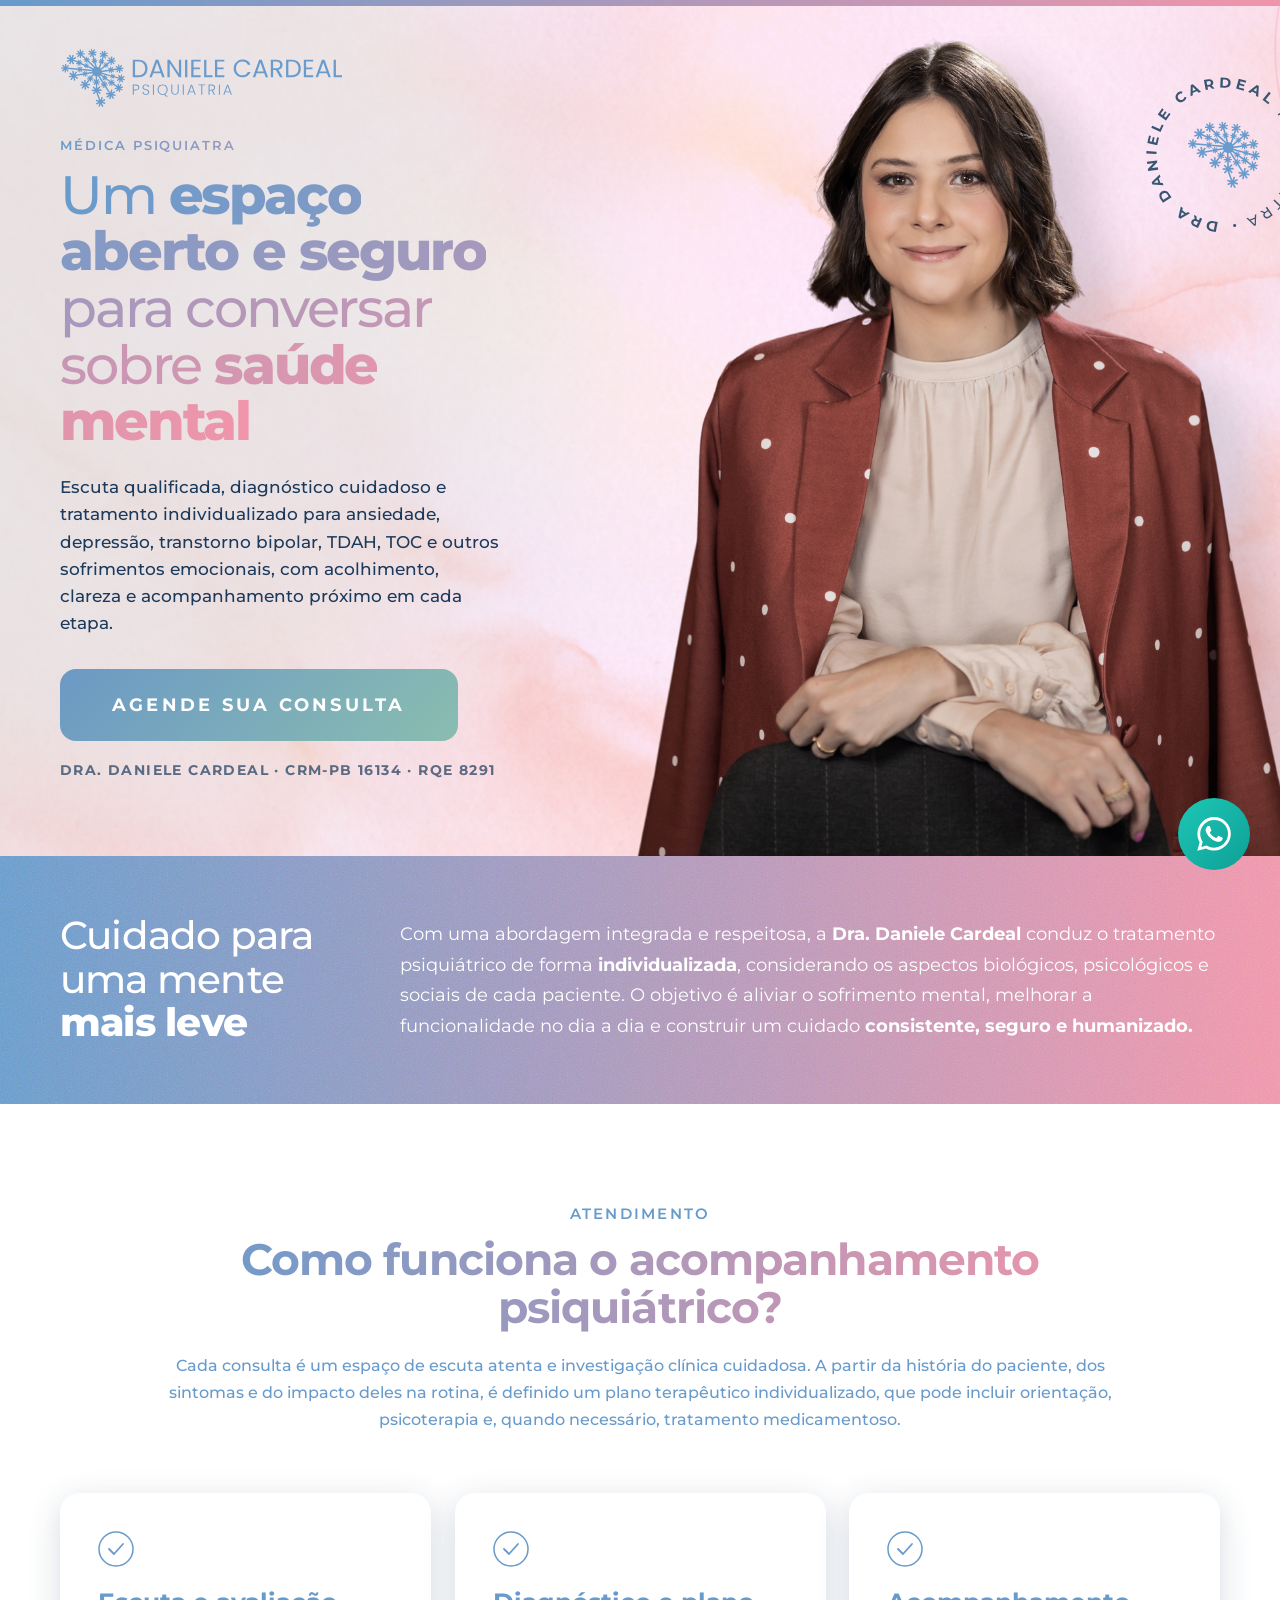
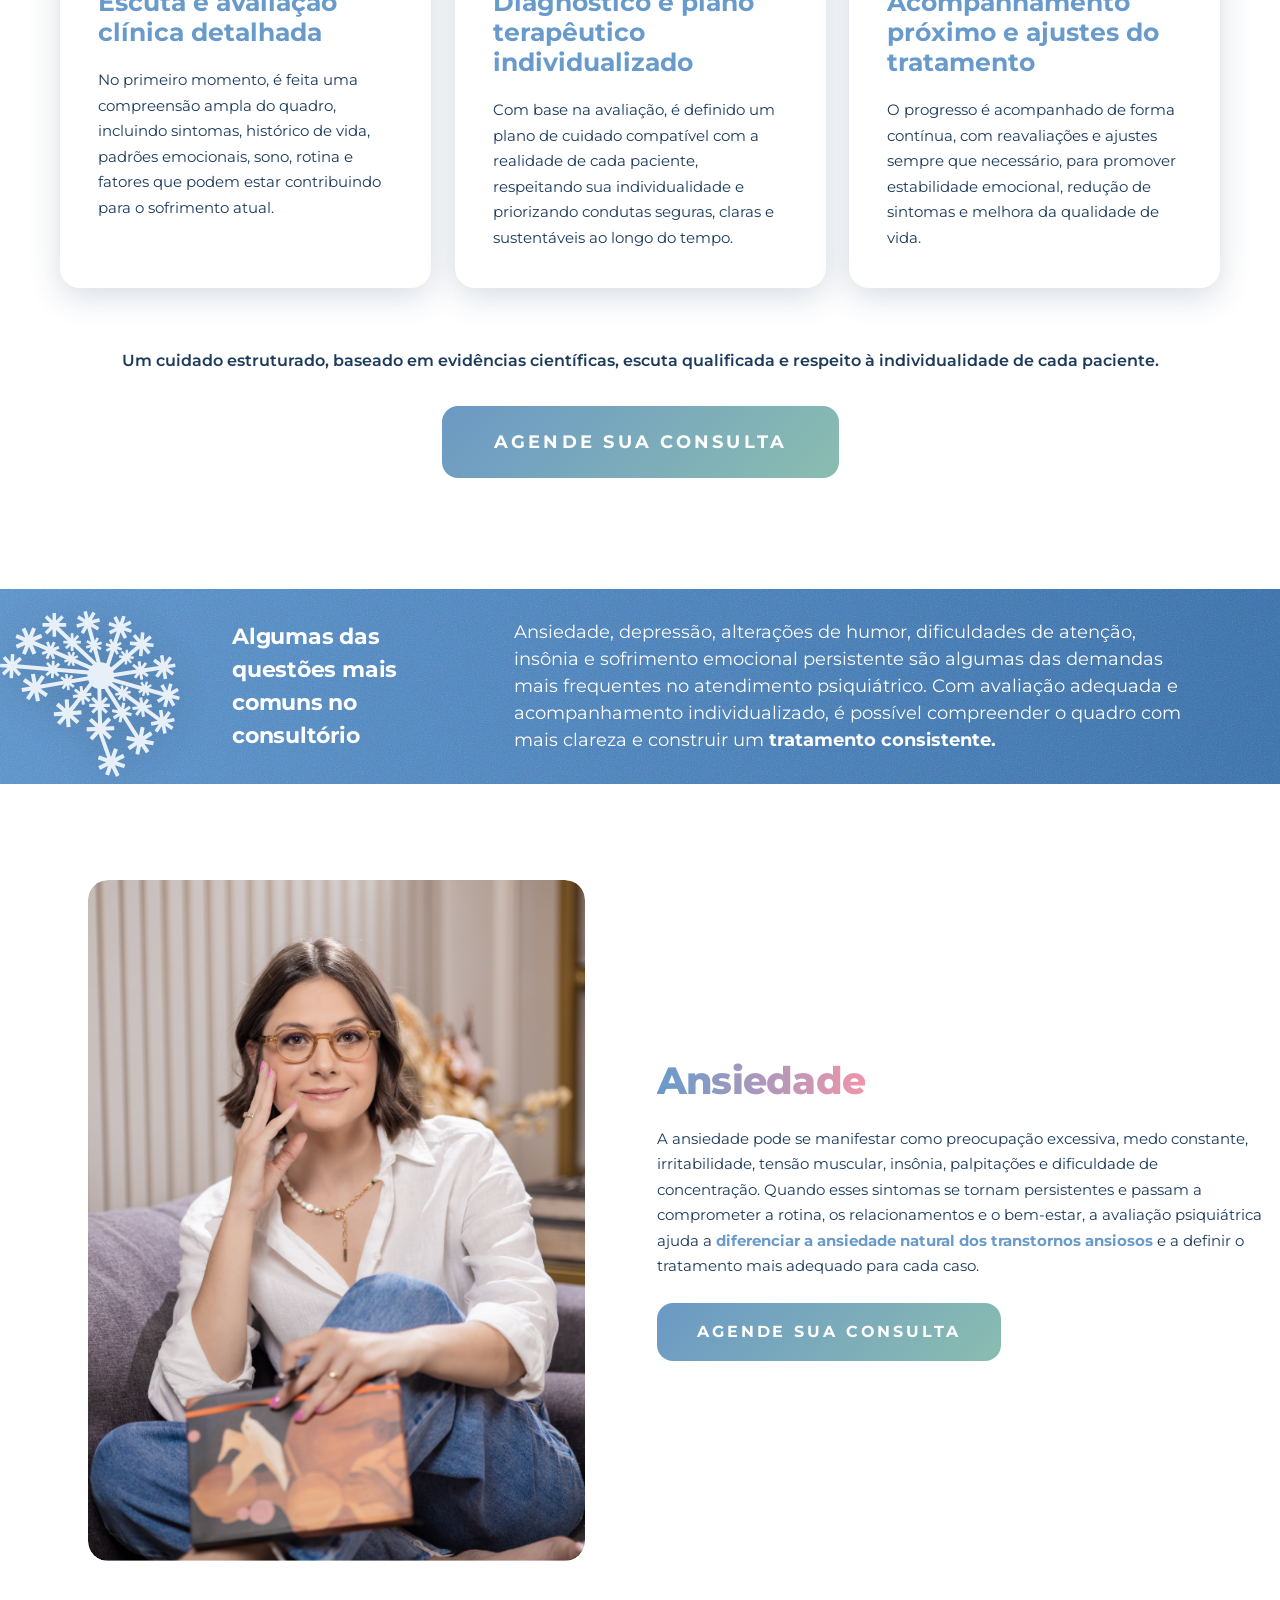
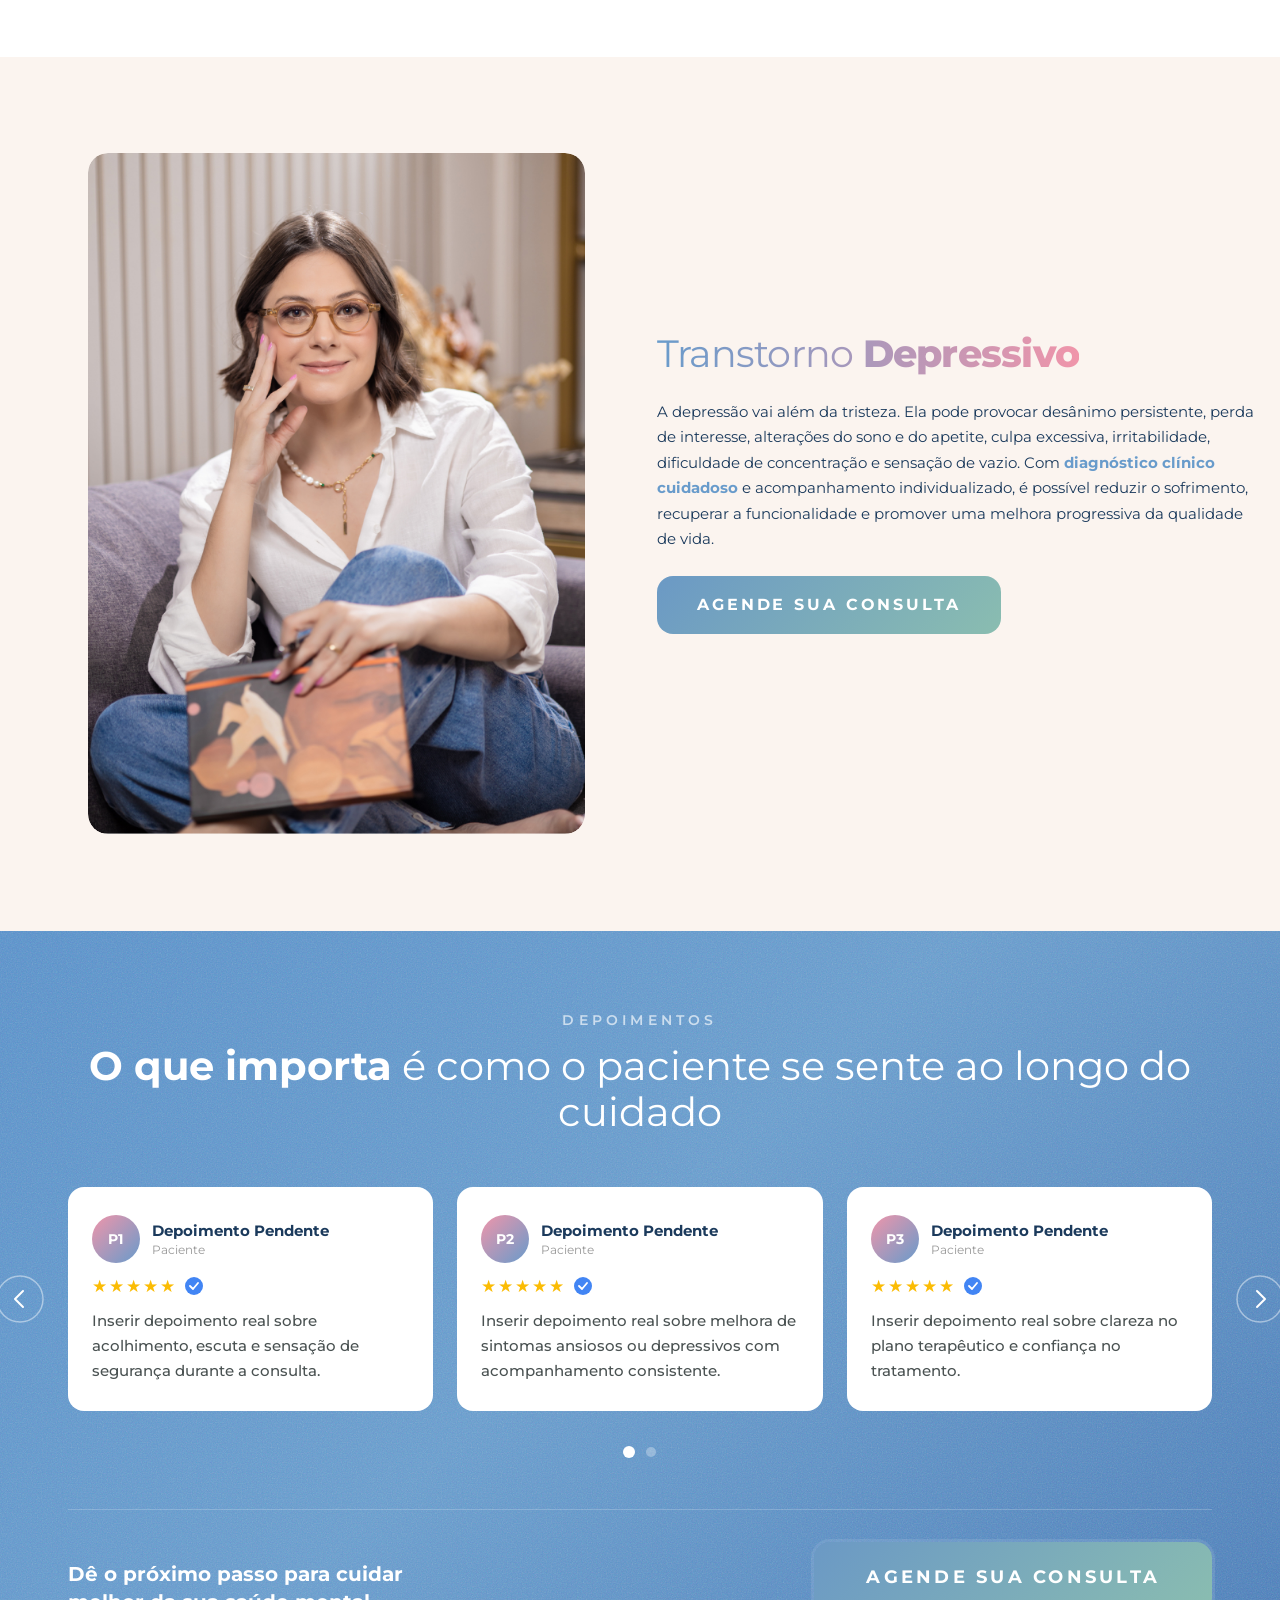
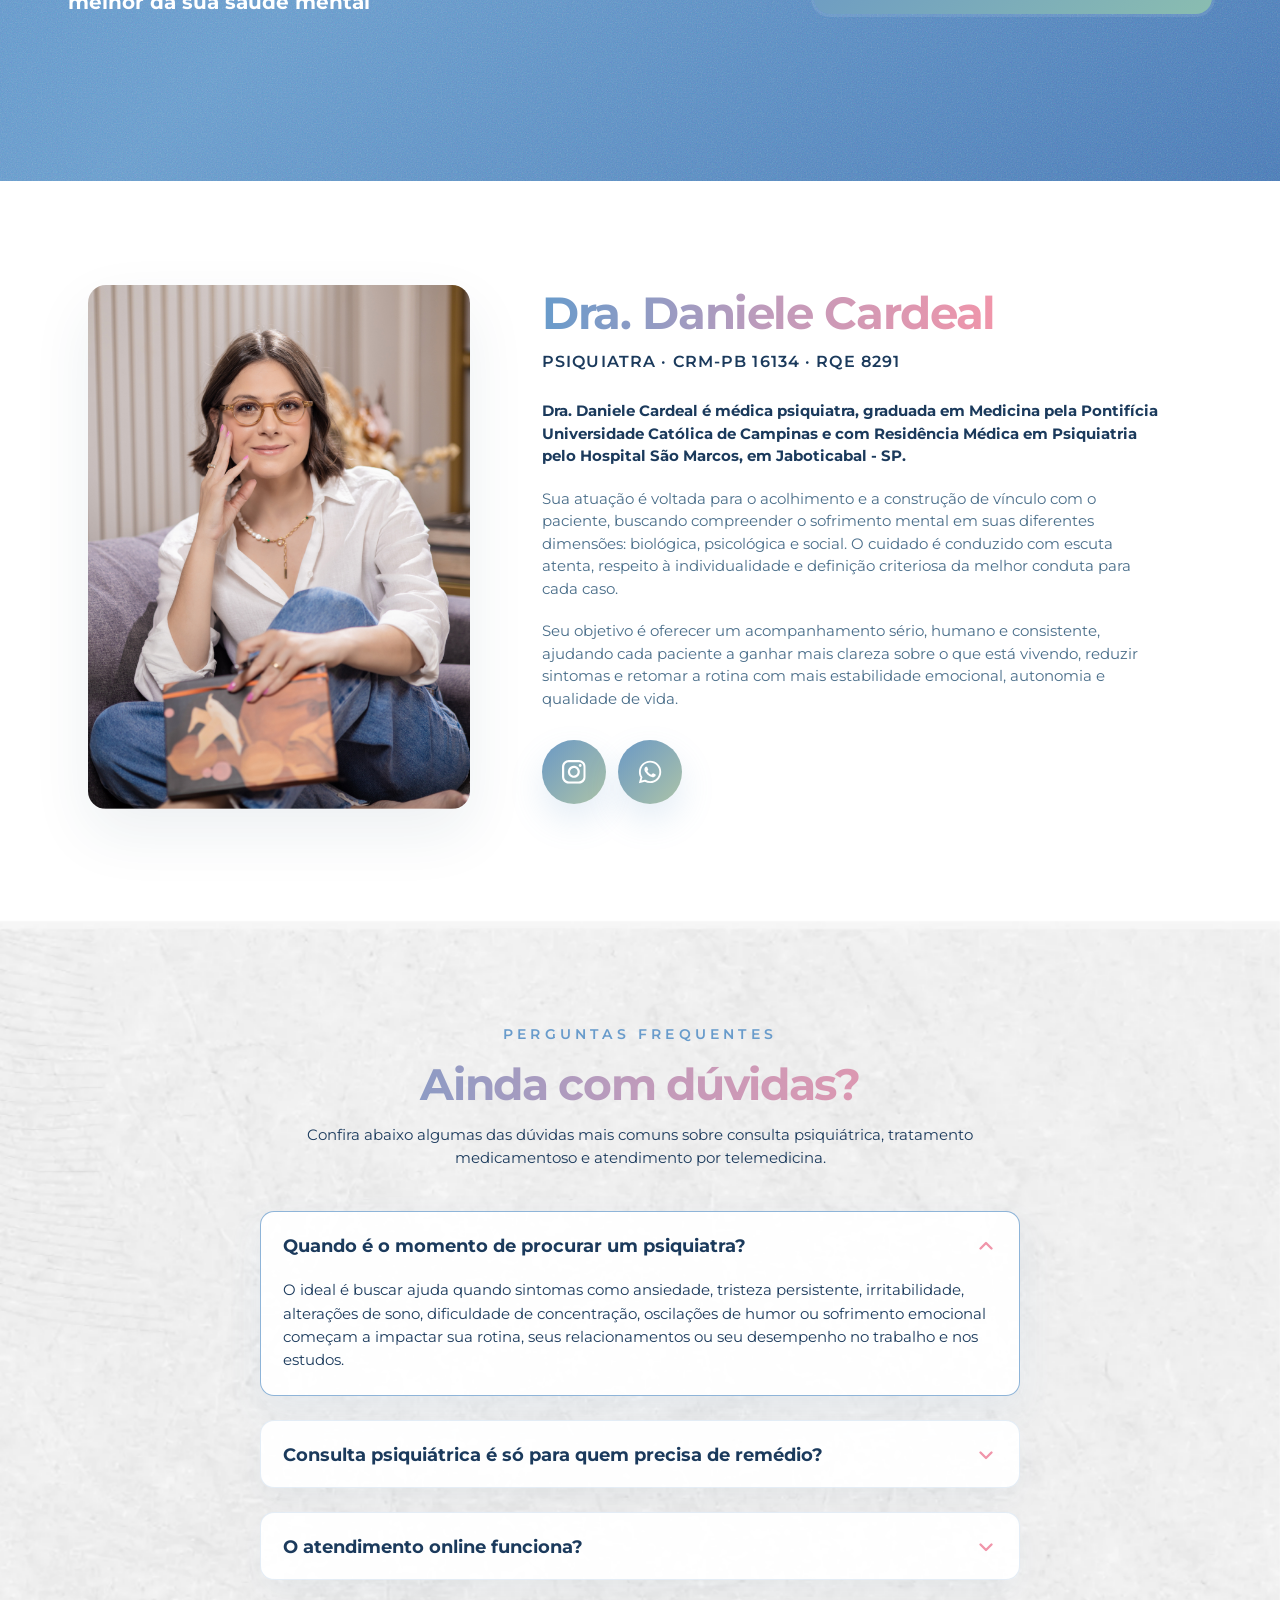
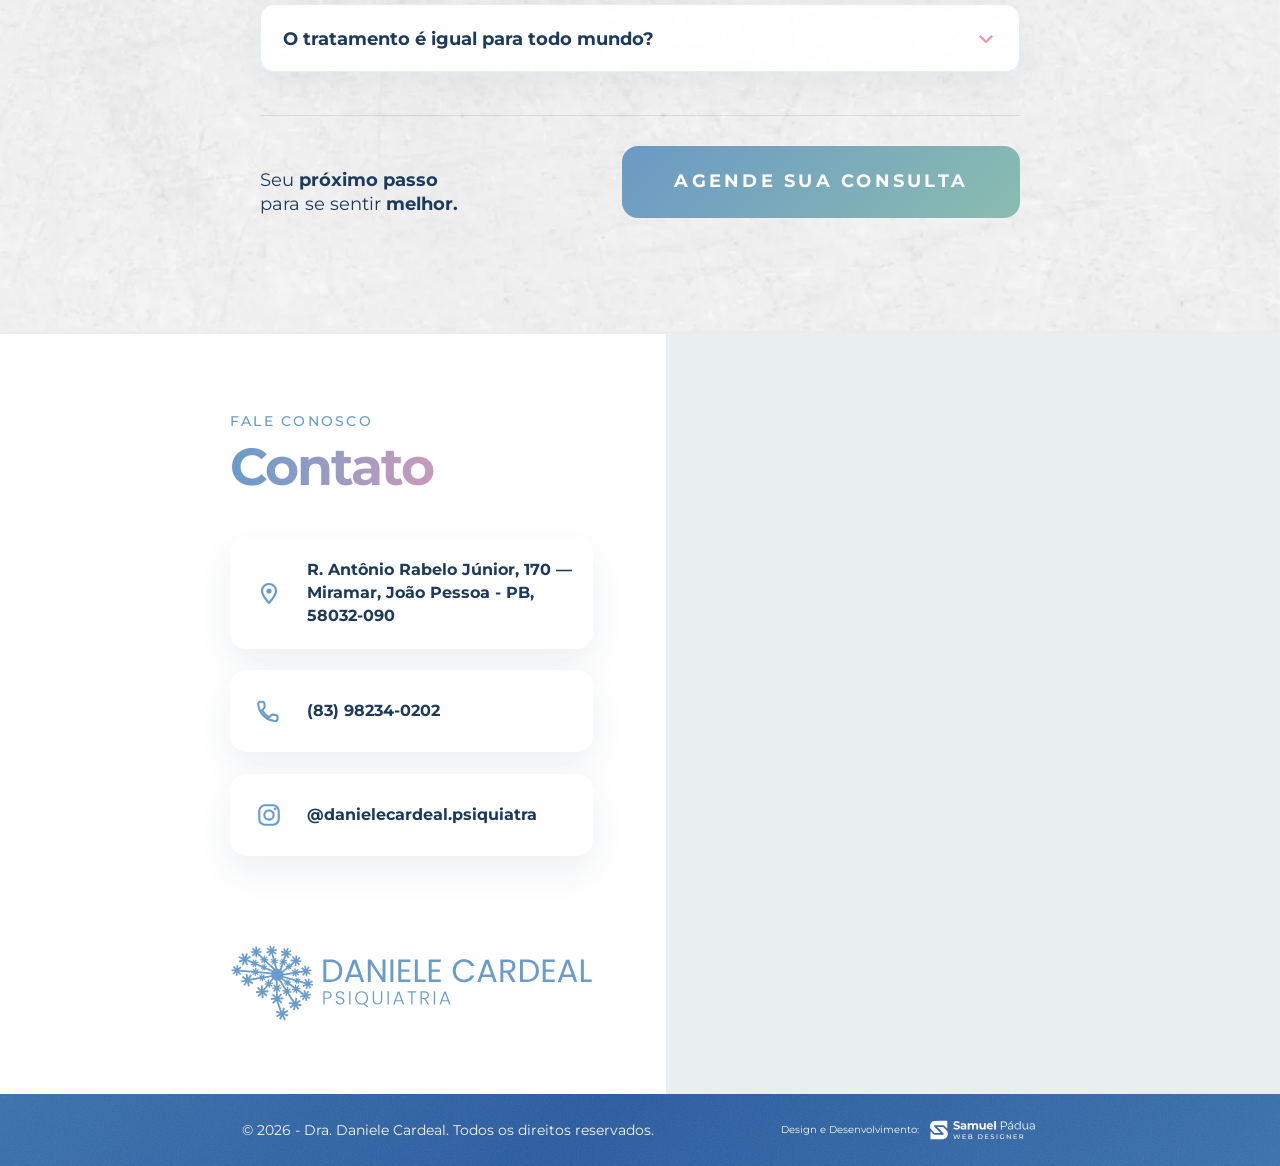
==== index.html @ ac4277a4 "fix: intro title — Cuidado para uma mente mais leve (3 linhas)" ====
<!DOCTYPE html>
<html lang="pt-BR">
<head>
  <meta charset="UTF-8">
  <meta name="viewport" content="width=device-width, initial-scale=1.0">
  <title>Dra. Daniele Cardeal | Psiquiatra em João Pessoa e Telemedicina para todo o Brasil</title>
  <meta name="description" content="Psiquiatra com atendimento presencial em João Pessoa - PB e telemedicina para todo o Brasil. Tratamento individualizado para ansiedade, depressão, transtorno bipolar, TDAH, TOC e outros sofrimentos emocionais.">
  <meta name="robots" content="index,follow">
  <link rel="canonical" href="https://danielepsiquiatra.com.br/">
  <meta property="og:locale" content="pt_BR">
  <meta property="og:type" content="website">
  <meta property="og:url" content="https://danielepsiquiatra.com.br/">
  <meta property="og:site_name" content="Dra. Daniele Cardeal">
  <meta property="og:title" content="Dra. Daniele Cardeal - Psiquiatra em João Pessoa e Telemedicina">
  <meta property="og:description" content="Psiquiatra com atendimento presencial em João Pessoa - PB e telemedicina para todo o Brasil. Tratamento individualizado para ansiedade, depressão, transtorno bipolar, TDAH, TOC e outros sofrimentos emocionais.">
  <meta name="twitter:card" content="summary_large_image">
  <meta name="twitter:title" content="Dra. Daniele Cardeal | Psiquiatra em João Pessoa e Telemedicina para todo o Brasil">
  <meta name="twitter:description" content="Psiquiatra com atendimento presencial em João Pessoa - PB e telemedicina para todo o Brasil. Tratamento individualizado para ansiedade, depressão e outros sofrimentos emocionais.">
  <script type="application/ld+json">
    {
      "@context": "https://schema.org",
      "@graph": [
        {
          "@type": "MedicalBusiness",
          "@id": "#business",
          "name": "Dra. Daniele Cardeal — Psiquiatra",
          "telephone": "+55-83-98234-0202",
          "priceRange": "$$",
          "address": {
            "@type": "PostalAddress",
            "streetAddress": "R. Antônio Rabelo Júnior, 170",
            "addressLocality": "João Pessoa",
            "addressRegion": "PB",
            "postalCode": "58032-090",
            "addressCountry": "BR"
          },
          "sameAs": [
            "https://www.instagram.com/danielecardeal.psiquiatra/"
          ]
        },
        {
          "@type": "Physician",
          "@id": "#physician",
          "name": "Dra. Daniele Cardeal",
          "medicalSpecialty": "Psychiatry",
          "description": "Médica psiquiatra com atendimento presencial em João Pessoa - PB e telemedicina para todo o Brasil. Tratamento individualizado para ansiedade, depressão, transtorno bipolar, TDAH, TOC e outros sofrimentos emocionais.",
          "identifier": {
            "@type": "PropertyValue",
            "propertyID": "CRM",
            "value": "CRM-PB 16134 / RQE 8291"
          },
          "worksFor": {
            "@id": "#business"
          }
        },
        {
          "@type": "FAQPage",
          "@id": "#faq",
          "mainEntity": [
            {
              "@type": "Question",
              "name": "Quando é o momento de procurar um psiquiatra?",
              "acceptedAnswer": {
                "@type": "Answer",
                "text": "O ideal é buscar ajuda quando sintomas como ansiedade, tristeza persistente, irritabilidade, alterações de sono, dificuldade de concentração, oscilações de humor ou sofrimento emocional começam a impactar sua rotina, seus relacionamentos ou seu desempenho no trabalho e nos estudos."
              }
            },
            {
              "@type": "Question",
              "name": "Consulta psiquiátrica é só para quem precisa de remédio?",
              "acceptedAnswer": {
                "@type": "Answer",
                "text": "Não. A consulta psiquiátrica serve para avaliar o quadro de forma ampla, orientar, esclarecer dúvidas, definir hipóteses diagnósticas e indicar o melhor plano terapêutico. Em alguns casos, a medicação é recomendada. Em outros, o cuidado pode envolver principalmente acompanhamento clínico e psicoterapia."
              }
            },
            {
              "@type": "Question",
              "name": "O atendimento online funciona?",
              "acceptedAnswer": {
                "@type": "Answer",
                "text": "Sim. A telemedicina permite acompanhamento psiquiátrico com segurança, praticidade e continuidade de cuidado para pacientes de todo o Brasil, sempre respeitando critérios clínicos, éticos e regulatórios."
              }
            },
            {
              "@type": "Question",
              "name": "O tratamento é igual para todo mundo?",
              "acceptedAnswer": {
                "@type": "Answer",
                "text": "Não. Cada pessoa tem uma história, sintomas, rotina e necessidades diferentes. Por isso, o tratamento precisa ser individualizado, com avaliação cuidadosa e ajustes ao longo do acompanhamento."
              }
            }
          ]
        }
      ]
    }
  </script>
  <link rel="icon" type="image/svg+xml" href="stamp-iso.svg">
  <link rel="preconnect" href="https://fonts.googleapis.com">
  <link rel="preconnect" href="https://fonts.gstatic.com" crossorigin>
  <link rel="preload" href="https://fonts.googleapis.com/css2?family=Montserrat:wght@400;500;600;700;800&display=swap" as="style" onload="this.onload=null;this.rel='stylesheet'">
  <noscript><link rel="stylesheet" href="https://fonts.googleapis.com/css2?family=Montserrat:wght@400;500;600;700;800&display=swap"></noscript>
  <link rel="stylesheet" href="style.css">
</head>
<body>

  <!-- Borda superior gradiente -->
  <div class="top-bar"></div>

  <!-- ======================== HERO ======================== -->
  <section class="hero">
    <div class="hero-bg"></div>

    <div class="hero-inner">
      <!-- Logo -->
      <header class="hero-header">
        <img src="logo.svg" class="logo" alt="Dra. Daniele Cardeal Psiquiatra">
      </header>

      <!-- Conteúdo principal -->
      <div class="hero-content">

        <!-- Coluna esquerda: texto + CTA -->
        <div class="hero-left">
          <p class="hero-tagline">Médica psiquiatra</p>
          <h1>
            <span class="gradient-text">Um <strong>espaço aberto e seguro</strong> para conversar sobre <strong>saúde mental</strong></span>
          </h1>

          <p class="subtext">
            Escuta qualificada, diagnóstico cuidadoso e tratamento individualizado para ansiedade, depressão, transtorno bipolar, TDAH, TOC e outros sofrimentos emocionais, com acolhimento, clareza e acompanhamento próximo em cada etapa.
          </p>

          <a href="https://wa.me/5583982340202" class="btn-cta" target="_blank" rel="noopener">
            Agende sua consulta
          </a>

          <p class="crefito">DRA. DANIELE CARDEAL &middot; CRM-PB 16134 &middot; RQE 8291</p>
        </div>

        <!-- Coluna direita: foto -->
        <div class="hero-right">
          <div class="stamp-wrapper">
            <img src="stamp-txt.svg" class="stamp-txt" alt="">
            <img src="stamp-iso.svg" class="stamp-iso" alt="">
          </div>
          <picture>
            <img src="dra-daniele.png" class="doctor-img" alt="Dra. Daniele Cardeal Psiquiatra">
          </picture>
        </div>

      </div>
    </div>
  </section>
  <!-- ======================== /HERO ======================== -->

  <!-- ======================== INTRO BLOCK ======================== -->
  <section class="intro-block">
    <div class="intro-inner">

      <div class="intro-left">
        <h2>Cuidado para<br>uma mente<br><strong>mais leve</strong></h2>
      </div>

      <div class="intro-right">
        <p>
          Com uma abordagem integrada e respeitosa, a <strong>Dra. Daniele Cardeal</strong> conduz o tratamento psiquiátrico de forma <strong>individualizada</strong>, considerando os aspectos biológicos, psicológicos e sociais de cada paciente. O objetivo é aliviar o sofrimento mental, melhorar a funcionalidade no dia a dia e construir um cuidado <strong>consistente, seguro e humanizado.</strong>
        </p>
      </div>

    </div>
  </section>
  <!-- ======================== /INTRO BLOCK ======================== -->

  <!-- ======================== TREATMENT BLOCK ======================== -->
  <section class="treatment-block">
    <div class="treatment-inner">

      <div class="treatment-header">
        <span class="tagline">Atendimento</span>
        <h2 class="treatment-title">Como funciona o acompanhamento psiquiátrico?</h2>
        <p class="treatment-desc">Cada consulta é um espaço de escuta atenta e investigação clínica cuidadosa. A partir da história do paciente, dos sintomas e do impacto deles na rotina, é definido um plano terapêutico individualizado, que pode incluir orientação, psicoterapia e, quando necessário, tratamento medicamentoso.</p>
      </div>

      <div class="cards-grid">

        <div class="card">
          <div class="card-icon">
            <svg width="36" height="36" viewBox="0 0 36 36" fill="none" xmlns="http://www.w3.org/2000/svg">
              <circle cx="18" cy="18" r="17" stroke="#689BCB" stroke-width="1.5"/>
              <path d="M11 18l5 5 9-10" stroke="#689BCB" stroke-width="1.8" stroke-linecap="round" stroke-linejoin="round"/>
            </svg>
          </div>
          <h3>Escuta e avaliação clínica detalhada</h3>
          <p>No primeiro momento, é feita uma compreensão ampla do quadro, incluindo sintomas, histórico de vida, padrões emocionais, sono, rotina e fatores que podem estar contribuindo para o sofrimento atual.</p>
        </div>

        <div class="card">
          <div class="card-icon">
            <svg width="36" height="36" viewBox="0 0 36 36" fill="none" xmlns="http://www.w3.org/2000/svg">
              <circle cx="18" cy="18" r="17" stroke="#689BCB" stroke-width="1.5"/>
              <path d="M11 18l5 5 9-10" stroke="#689BCB" stroke-width="1.8" stroke-linecap="round" stroke-linejoin="round"/>
            </svg>
          </div>
          <h3>Diagnóstico e plano terapêutico individualizado</h3>
          <p>Com base na avaliação, é definido um plano de cuidado compatível com a realidade de cada paciente, respeitando sua individualidade e priorizando condutas seguras, claras e sustentáveis ao longo do tempo.</p>
        </div>

        <div class="card">
          <div class="card-icon">
            <svg width="36" height="36" viewBox="0 0 36 36" fill="none" xmlns="http://www.w3.org/2000/svg">
              <circle cx="18" cy="18" r="17" stroke="#689BCB" stroke-width="1.5"/>
              <path d="M11 18l5 5 9-10" stroke="#689BCB" stroke-width="1.8" stroke-linecap="round" stroke-linejoin="round"/>
            </svg>
          </div>
          <h3>Acompanhamento próximo e ajustes do tratamento</h3>
          <p>O progresso é acompanhado de forma contínua, com reavaliações e ajustes sempre que necessário, para promover estabilidade emocional, redução de sintomas e melhora da qualidade de vida.</p>
        </div>

      </div>

      <div class="treatment-footer">
        <p>Um cuidado estruturado, baseado em evidências científicas, escuta qualificada e respeito à individualidade de cada paciente.</p>
        <a href="https://wa.me/5583982340202" class="btn-cta btn-cta--center" target="_blank" rel="noopener">
          Agende sua consulta
        </a>
      </div>

    </div>
  </section>
  <!-- ======================== /TREATMENT BLOCK ======================== -->

  <!-- ======================== PROBLEMS BLOCK ======================== -->
  <section class="problems-block">
    <div class="problems-grain"></div>

    <div class="problems-inner">
      <div class="problems-img-col">
        <img src="stamp-iso.svg" class="problems-stamp" alt="Dra. Daniele Cardeal Psiquiatra">
      </div>

      <h2 class="problems-headline">Algumas das<br>questões mais<br>comuns no consultório</h2>

      <p class="problems-body">Ansiedade, depressão, alterações de humor, dificuldades de atenção, insônia e sofrimento emocional persistente são algumas das demandas mais frequentes no atendimento psiquiátrico. Com avaliação adequada e acompanhamento individualizado, é possível compreender o quadro com mais clareza e construir um <strong>tratamento consistente.</strong></p>
    </div>
  </section>
  <!-- ======================== /PROBLEMS BLOCK ======================== -->

  <!-- ======================== ANSIEDADE BLOCK ======================== -->
  <section class="condition-block">
    <div class="condition-inner">

      <div class="condition-media">
        <picture>
          <img src="quem-sou-eu.jpg" class="condition-img" alt="Tratamento para Ansiedade">
        </picture>
      </div>

      <div class="condition-text">
        <h2 class="condition-title"><strong>Ansiedade</strong></h2>
        <p class="condition-body">A ansiedade pode se manifestar como preocupação excessiva, medo constante, irritabilidade, tensão muscular, insônia, palpitações e dificuldade de concentração. Quando esses sintomas se tornam persistentes e passam a comprometer a rotina, os relacionamentos e o bem-estar, a avaliação psiquiátrica ajuda a <strong>diferenciar a ansiedade natural dos transtornos ansiosos</strong> e a definir o tratamento mais adequado para cada caso.</p>
        <a href="https://wa.me/5583982340202" class="btn-cta btn-cta--center" target="_blank" rel="noopener">
          Agende sua consulta
        </a>
      </div>

    </div>
  </section>
  <!-- ======================== /ANSIEDADE BLOCK ======================== -->

  <!-- ======================== DEPRESSÃO BLOCK ======================== -->
  <section class="condition-block condition-block--gray">
    <div class="condition-inner">

      <div class="condition-media">
        <picture>
          <img src="quem-sou-eu.jpg" class="condition-img" alt="Tratamento para Depressão">
        </picture>
      </div>

      <div class="condition-text">
        <h2 class="condition-title">Transtorno <strong>Depressivo</strong></h2>
        <p class="condition-body">A depressão vai além da tristeza. Ela pode provocar desânimo persistente, perda de interesse, alterações do sono e do apetite, culpa excessiva, irritabilidade, dificuldade de concentração e sensação de vazio. Com <strong>diagnóstico clínico cuidadoso</strong> e acompanhamento individualizado, é possível reduzir o sofrimento, recuperar a funcionalidade e promover uma melhora progressiva da qualidade de vida.</p>
        <a href="https://wa.me/5583982340202" class="btn-cta" target="_blank" rel="noopener">
          Agende sua consulta
        </a>
      </div>

    </div>
  </section>
  <!-- ======================== /DEPRESSÃO BLOCK ======================== -->

  <!-- ======================== REVIEWS BLOCK ======================== -->
  <section class="reviews-block">
    <div class="reviews-grain"></div>
    <div class="reviews-inner">

      <div class="reviews-header">
        <span class="reviews-tagline">Depoimentos</span>
        <h2 class="reviews-title"><strong>O que importa</strong> é como o paciente se sente ao longo do cuidado</h2>
      </div>

      <div class="reviews-carousel">
        <button class="carousel-btn carousel-btn--prev" aria-label="Anterior">
          <svg width="48" height="48" viewBox="0 0 48 48" fill="none" xmlns="http://www.w3.org/2000/svg">
            <circle cx="24" cy="24" r="23" stroke="rgba(255,255,255,0.45)" stroke-width="1.5"/>
            <path d="M27 16l-8 8 8 8" stroke="white" stroke-width="2" stroke-linecap="round" stroke-linejoin="round"/>
          </svg>
        </button>

        <div class="carousel-viewport">
          <div class="reviews-track">

            <div class="review-card">
              <div class="rc-header">
                <div class="rc-avatar">P1</div>
                <div class="rc-info">
                  <strong class="rc-name">Depoimento Pendente</strong>
                  <span class="rc-count">Paciente</span>
                </div>
              </div>
              <div class="rc-stars">
                <span class="rc-stars-icons">★★★★★</span>
                <span class="rc-badge"><svg width="10" height="8" viewBox="0 0 10 8" fill="none"><path d="M1 4l3 3 5-6" stroke="white" stroke-width="1.8" stroke-linecap="round" stroke-linejoin="round"/></svg></span>
              </div>
              <p class="rc-text">Inserir depoimento real sobre acolhimento, escuta e sensação de segurança durante a consulta.</p>
            </div>

            <div class="review-card">
              <div class="rc-header">
                <div class="rc-avatar">P2</div>
                <div class="rc-info">
                  <strong class="rc-name">Depoimento Pendente</strong>
                  <span class="rc-count">Paciente</span>
                </div>
              </div>
              <div class="rc-stars">
                <span class="rc-stars-icons">★★★★★</span>
                <span class="rc-badge"><svg width="10" height="8" viewBox="0 0 10 8" fill="none"><path d="M1 4l3 3 5-6" stroke="white" stroke-width="1.8" stroke-linecap="round" stroke-linejoin="round"/></svg></span>
              </div>
              <p class="rc-text">Inserir depoimento real sobre melhora de sintomas ansiosos ou depressivos com acompanhamento consistente.</p>
            </div>

            <div class="review-card">
              <div class="rc-header">
                <div class="rc-avatar">P3</div>
                <div class="rc-info">
                  <strong class="rc-name">Depoimento Pendente</strong>
                  <span class="rc-count">Paciente</span>
                </div>
              </div>
              <div class="rc-stars">
                <span class="rc-stars-icons">★★★★★</span>
                <span class="rc-badge"><svg width="10" height="8" viewBox="0 0 10 8" fill="none"><path d="M1 4l3 3 5-6" stroke="white" stroke-width="1.8" stroke-linecap="round" stroke-linejoin="round"/></svg></span>
              </div>
              <p class="rc-text">Inserir depoimento real sobre clareza no plano terapêutico e confiança no tratamento.</p>
            </div>

            <div class="review-card">
              <div class="rc-header">
                <div class="rc-avatar">P4</div>
                <div class="rc-info">
                  <strong class="rc-name">Depoimento Pendente</strong>
                  <span class="rc-count">Paciente</span>
                </div>
              </div>
              <div class="rc-stars">
                <span class="rc-stars-icons">★★★★★</span>
                <span class="rc-badge"><svg width="10" height="8" viewBox="0 0 10 8" fill="none"><path d="M1 4l3 3 5-6" stroke="white" stroke-width="1.8" stroke-linecap="round" stroke-linejoin="round"/></svg></span>
              </div>
              <p class="rc-text">Inserir depoimento real sobre experiência positiva em telemedicina ou atendimento presencial.</p>
            </div>

          </div>
        </div>

        <button class="carousel-btn carousel-btn--next" aria-label="Próximo">
          <svg width="48" height="48" viewBox="0 0 48 48" fill="none" xmlns="http://www.w3.org/2000/svg">
            <circle cx="24" cy="24" r="23" stroke="rgba(255,255,255,0.45)" stroke-width="1.5"/>
            <path d="M21 16l8 8-8 8" stroke="white" stroke-width="2" stroke-linecap="round" stroke-linejoin="round"/>
          </svg>
        </button>
      </div>

      <div class="reviews-pagination" aria-label="Navegação dos depoimentos"></div>

      <div class="reviews-footer">
        <div class="reviews-divider"></div>
        <div class="reviews-cta-row">
          <p class="reviews-cta-text">Dê o próximo passo para cuidar<br>melhor da sua saúde mental</p>
          <a href="https://wa.me/5583982340202" class="btn-cta" target="_blank" rel="noopener">
            Agende sua consulta
          </a>
        </div>
      </div>

    </div>
  </section>
  <!-- ======================== /REVIEWS BLOCK ======================== -->

  <!-- ======================== PROFILE BLOCK ======================== -->
  <section class="profile-block">
    <div class="profile-inner">
      <div class="profile-media">
        <picture>
          <img src="profile.jpg" alt="Dra. Daniele Cardeal" class="profile-image">
        </picture>
      </div>

      <div class="profile-content">
        <h2 class="profile-title">Dra. Daniele Cardeal</h2>
        <p class="profile-meta">PSIQUIATRA &middot; CRM-PB 16134 &middot; RQE 8291</p>

        <div class="profile-body">
          <p><strong>Dra. Daniele Cardeal é médica psiquiatra, graduada em Medicina pela Pontifícia Universidade Católica de Campinas e com Residência Médica em Psiquiatria pelo Hospital São Marcos, em Jaboticabal - SP.</strong></p>

          <p>Sua atuação é voltada para o acolhimento e a construção de vínculo com o paciente, buscando compreender o sofrimento mental em suas diferentes dimensões: biológica, psicológica e social. O cuidado é conduzido com escuta atenta, respeito à individualidade e definição criteriosa da melhor conduta para cada caso.</p>

          <p>Seu objetivo é oferecer um acompanhamento sério, humano e consistente, ajudando cada paciente a ganhar mais clareza sobre o que está vivendo, reduzir sintomas e retomar a rotina com mais estabilidade emocional, autonomia e qualidade de vida.</p>
        </div>

        <div class="profile-socials" aria-label="Redes sociais da Dra. Daniele Cardeal">
          <a href="https://www.instagram.com/danielecardeal.psiquiatra/" class="profile-social-btn" target="_blank" rel="noopener" aria-label="Instagram da Dra. Daniele Cardeal">
            <img src="ig-icon.svg" alt="" class="profile-social-icon" aria-hidden="true">
          </a>

          <a href="https://wa.me/5583982340202" class="profile-social-btn" target="_blank" rel="noopener" aria-label="WhatsApp da Dra. Daniele Cardeal">
            <img src="wpp-icon.svg" alt="" class="profile-social-icon" aria-hidden="true">
          </a>
        </div>
      </div>
    </div>
  </section>
  <!-- ======================== /PROFILE BLOCK ======================== -->

  <!-- ======================== FAQ BLOCK ======================== -->
  <section class="faq-block">
    <div class="faq-inner">
      <div class="faq-header">
        <span class="faq-tagline">Perguntas Frequentes</span>
        <h2 class="faq-title">Ainda com dúvidas?</h2>
        <p class="faq-subtitle">Confira abaixo algumas das dúvidas mais comuns sobre consulta psiquiátrica, tratamento medicamentoso e atendimento por telemedicina.</p>
      </div>

      <div class="faq-list">
        <article class="faq-item is-open">
          <button class="faq-question" type="button" aria-expanded="true">
            <span>Quando é o momento de procurar um psiquiatra?</span>
            <span class="faq-icon" aria-hidden="true">
              <svg width="22" height="22" viewBox="0 0 22 22" fill="none" xmlns="http://www.w3.org/2000/svg">
                <path d="M5.5 8.5L11 14L16.5 8.5" stroke="currentColor" stroke-width="2.4" stroke-linecap="round" stroke-linejoin="round"/>
              </svg>
            </span>
          </button>
          <div class="faq-answer">
            <p>O ideal é buscar ajuda quando sintomas como ansiedade, tristeza persistente, irritabilidade, alterações de sono, dificuldade de concentração, oscilações de humor ou sofrimento emocional começam a impactar sua rotina, seus relacionamentos ou seu desempenho no trabalho e nos estudos.</p>
          </div>
        </article>

        <article class="faq-item">
          <button class="faq-question" type="button" aria-expanded="false">
            <span>Consulta psiquiátrica é só para quem precisa de remédio?</span>
            <span class="faq-icon" aria-hidden="true">
              <svg width="22" height="22" viewBox="0 0 22 22" fill="none" xmlns="http://www.w3.org/2000/svg">
                <path d="M5.5 8.5L11 14L16.5 8.5" stroke="currentColor" stroke-width="2.4" stroke-linecap="round" stroke-linejoin="round"/>
              </svg>
            </span>
          </button>
          <div class="faq-answer">
            <p>Não. A consulta psiquiátrica serve para avaliar o quadro de forma ampla, orientar, esclarecer dúvidas, definir hipóteses diagnósticas e indicar o melhor plano terapêutico. Em alguns casos, a medicação é recomendada. Em outros, o cuidado pode envolver principalmente acompanhamento clínico e psicoterapia.</p>
          </div>
        </article>

        <article class="faq-item">
          <button class="faq-question" type="button" aria-expanded="false">
            <span>O atendimento online funciona?</span>
            <span class="faq-icon" aria-hidden="true">
              <svg width="22" height="22" viewBox="0 0 22 22" fill="none" xmlns="http://www.w3.org/2000/svg">
                <path d="M5.5 8.5L11 14L16.5 8.5" stroke="currentColor" stroke-width="2.4" stroke-linecap="round" stroke-linejoin="round"/>
              </svg>
            </span>
          </button>
          <div class="faq-answer">
            <p>Sim. A telemedicina permite acompanhamento psiquiátrico com segurança, praticidade e continuidade de cuidado para pacientes de todo o Brasil, sempre respeitando critérios clínicos, éticos e regulatórios.</p>
          </div>
        </article>

        <article class="faq-item">
          <button class="faq-question" type="button" aria-expanded="false">
            <span>O tratamento é igual para todo mundo?</span>
            <span class="faq-icon" aria-hidden="true">
              <svg width="22" height="22" viewBox="0 0 22 22" fill="none" xmlns="http://www.w3.org/2000/svg">
                <path d="M5.5 8.5L11 14L16.5 8.5" stroke="currentColor" stroke-width="2.4" stroke-linecap="round" stroke-linejoin="round"/>
              </svg>
            </span>
          </button>
          <div class="faq-answer">
            <p>Não. Cada pessoa tem uma história, sintomas, rotina e necessidades diferentes. Por isso, o tratamento precisa ser individualizado, com avaliação cuidadosa e ajustes ao longo do acompanhamento.</p>
          </div>
        </article>
      </div>

      <div class="faq-footer">
        <div class="faq-divider"></div>
        <div class="faq-cta-row">
          <p class="faq-cta-text"><span class="faq-cta-line">Seu <strong>próximo passo</strong></span><span class="faq-cta-line">para se sentir <strong>melhor.</strong></span></p>
          <a href="https://wa.me/5583982340202" class="btn-cta" target="_blank" rel="noopener">
            Agende sua consulta
          </a>
        </div>
      </div>
    </div>
  </section>
  <!-- ======================== /FAQ BLOCK ======================== -->

  <!-- ======================== CONTACT BLOCK ======================== -->
  <section class="contact-block">
    <div class="contact-inner">
      <div class="contact-panel">
        <div class="contact-header">
          <span class="contact-tagline">Fale Conosco</span>
          <h2 class="contact-title">Contato</h2>
        </div>

        <div class="contact-cards">
          <a href="https://maps.google.com/?q=R.+Ant%C3%B4nio+Rabelo+J%C3%BAnior,+170,+Miramar,+Jo%C3%A3o+Pessoa+-+PB" class="contact-card contact-card--featured" target="_blank" rel="noopener" aria-label="Abrir endereço no mapa">
            <span class="contact-card-icon" aria-hidden="true">
              <svg width="28" height="28" viewBox="0 0 28 28" fill="none" xmlns="http://www.w3.org/2000/svg">
                <path d="M14 24C17.5 19.7 21 16.5 21 11.8C21 7.9 17.9 5 14 5C10.1 5 7 7.9 7 11.8C7 16.5 10.5 19.7 14 24Z" stroke="currentColor" stroke-width="2.2" stroke-linejoin="round"/>
                <circle cx="14" cy="12" r="2.6" fill="currentColor"/>
              </svg>
            </span>
            <span class="contact-card-text">R. Antônio Rabelo Júnior, 170 — Miramar, João Pessoa - PB, 58032-090</span>
          </a>

          <a href="https://wa.me/5583982340202" class="contact-card" target="_blank" rel="noopener" aria-label="Falar no WhatsApp">
            <span class="contact-card-icon" aria-hidden="true">
              <svg width="28" height="28" viewBox="0 0 28 28" fill="none" xmlns="http://www.w3.org/2000/svg">
                <path d="M20.7149 17.9587L17.9699 17.6454C17.3107 17.57 16.6624 17.7971 16.1849 18.263L14.1966 20.2514C11.1382 18.6952 8.62822 16.1966 7.07201 13.1267L9.07199 11.1267C9.53782 10.6608 9.76491 10.0126 9.68949 9.35339L9.37616 6.6317C9.24782 5.55628 8.34782 4.75 7.26074 4.75H5.38907C4.18574 4.75 3.18574 5.75 3.26074 6.95339C3.83066 16.1267 11.173 23.4574 20.3349 24.0273C21.5382 24.1027 22.5382 23.1027 22.5382 21.8993V20.0277C22.55 18.9523 21.7907 18.0871 20.7149 17.9587Z" stroke="currentColor" stroke-width="2.1" stroke-linejoin="round"/>
              </svg>
            </span>
            <span class="contact-card-text">(83) 98234-0202</span>
          </a>

          <a href="https://www.instagram.com/danielecardeal.psiquiatra/" class="contact-card" target="_blank" rel="noopener" aria-label="Abrir Instagram">
            <span class="contact-card-icon" aria-hidden="true">
              <svg width="28" height="28" viewBox="0 0 28 28" fill="none" xmlns="http://www.w3.org/2000/svg">
                <rect x="4.25" y="4.25" width="19.5" height="19.5" rx="5.75" stroke="currentColor" stroke-width="2.1"/>
                <circle cx="14" cy="14" r="4.65" stroke="currentColor" stroke-width="2.1"/>
                <circle cx="20.2" cy="7.8" r="1.4" fill="currentColor"/>
              </svg>
            </span>
            <span class="contact-card-text">@danielecardeal.psiquiatra</span>
          </a>
        </div>

        <div class="contact-brand">
          <img src="logo.svg" alt="Dra. Daniele Cardeal Psiquiatra" class="contact-logo">
        </div>
      </div>

      <div class="contact-map-wrap">
        <iframe
          class="contact-map"
          title="Mapa do consultório da Dra. Daniele Cardeal"
          loading="lazy"
          referrerpolicy="no-referrer-when-downgrade"
          src="https://www.google.com/maps?q=R.+Ant%C3%B4nio+Rabelo+J%C3%BAnior,+170,+Miramar,+Jo%C3%A3o+Pessoa,+PB&z=17&output=embed">
        </iframe>
      </div>
    </div>
  </section>
  <!-- ======================== /CONTACT BLOCK ======================== -->

  <!-- ======================== FOOTER ======================== -->
  <footer class="site-footer">
    <div class="site-footer-grain"></div>
    <div class="site-footer-inner">
      <p class="site-footer-copy">© <span id="footer-year"></span> - Dra. Daniele Cardeal. Todos os direitos reservados.</p>

      <a href="https://samuelpadua.com.br/" class="site-footer-credit" target="_blank" rel="noopener" aria-label="Design e Desenvolvimento por Samuel Pádua Web Designer">
        <span class="site-footer-credit-text">Design e Desenvolvimento:</span>
        <img src="logo-samuel.svg" alt="Samuel Pádua Web Designer" class="site-footer-credit-logo">
      </a>
    </div>
  </footer>
  <!-- ======================== /FOOTER ======================== -->

  <!-- WhatsApp flutuante -->
  <a href="https://wa.me/5583982340202" class="whatsapp-float" target="_blank" rel="noopener" aria-label="Fale pelo WhatsApp">
    <span class="wpp-badge">Fale comigo agora!</span>
    <svg width="30" height="30" viewBox="0 0 57 57" fill="none" xmlns="http://www.w3.org/2000/svg">
      <path fill-rule="evenodd" clip-rule="evenodd" d="M47.4216 9.51921C42.4222 4.51401 35.7735 1.75635 28.6904 1.75342C14.0949 1.75342 2.21626 13.6317 2.21039 28.2311C2.20844 32.8981 3.42761 37.4539 5.74495 41.4695L1.98828 55.1909L16.0257 51.5086C19.8936 53.6185 24.2481 54.7304 28.6796 54.7317H28.6907C43.2846 54.7317 55.1645 42.8524 55.1701 28.2523C55.173 21.1767 52.4212 14.5241 47.4216 9.51921ZM28.6904 50.2598H28.6813C24.7322 50.2581 20.8591 49.1968 17.4794 47.1919L16.6761 46.7148L8.34605 48.9L10.5695 40.7784L10.046 39.9457C7.84279 36.4415 6.67939 32.3913 6.68135 28.2328C6.68592 16.0981 16.5593 6.22568 28.6992 6.22568C34.5779 6.22763 40.1039 8.51986 44.2592 12.68C48.4144 16.8401 50.7014 22.3698 50.6994 28.2507C50.6942 40.3863 40.8215 50.2598 28.6904 50.2598ZM40.7628 33.7761C40.1013 33.4448 36.8482 31.8446 36.2416 31.6235C35.6356 31.4027 35.194 31.2928 34.7533 31.9549C34.312 32.617 33.0443 34.1075 32.6581 34.5488C32.2719 34.9904 31.8864 35.0459 31.2246 34.7145C30.5629 34.3834 28.4311 33.6845 25.9037 31.4304C23.937 29.676 22.6092 27.5094 22.223 26.8473C21.8375 26.1845 22.2198 25.861 22.5133 25.497C23.2296 24.6075 23.9468 23.6751 24.1673 23.2338C24.3881 22.7922 24.2775 22.4057 24.1118 22.0746C23.9468 21.7436 22.6236 18.4869 22.0724 17.1617C21.5348 15.8721 20.9898 16.0463 20.5834 16.026C20.1979 16.0068 19.7566 16.0029 19.3154 16.0029C18.8744 16.0029 18.1575 16.1682 17.5508 16.831C16.9445 17.4934 15.2355 19.0939 15.2355 22.3505C15.2355 25.6072 17.6063 28.7533 17.937 29.1949C18.2677 29.6365 22.6027 36.3195 29.2396 39.1851C30.8182 39.8674 32.0505 40.2741 33.0116 40.5791C34.5968 41.0827 36.0387 41.0116 37.1789 40.8413C38.4503 40.6512 41.0932 39.2406 41.645 37.6952C42.1962 36.1496 42.1962 34.825 42.0305 34.5488C41.8655 34.2729 41.4242 34.1075 40.7628 33.7761Z" fill="white"/>
    </svg>
  </a>

  <script>
    (function () {
      var track = document.querySelector('.reviews-track');
      if (!track) return;
      var originalCards = Array.from(track.querySelectorAll('.review-card')).map(function (card) {
        return card.cloneNode(true);
      });
      var viewport = track.closest('.carousel-viewport');
      var pagination = document.querySelector('.reviews-pagination');
      var prevBtn = document.querySelector('.carousel-btn--prev');
      var nextBtn = document.querySelector('.carousel-btn--next');
      var total = originalCards.length;
      var perView = 3;
      var gap = 24;
      var cloneCount = Math.min(perView, total);
      var autoPlayDelay = 8000;
      var current = 0;
      var virtualIndex = cloneCount;
      var cardWidth = 0;
      var renderedCards = [];
      var pageStops = [];
      var autoPlayId = null;
      var transitionMs = 420;

      function getMaxIndex() { return Math.max(0, total - perView); }
      function getPerView() {
        var w = window.innerWidth;
        if (w <= 680) return 1;
        if (w <= 1080) return 2;
        return 3;
      }
      function normalizeIndex(index) { return ((index % total) + total) % total; }
      function rebuildTrack() {
        track.innerHTML = '';
        originalCards.slice(total - cloneCount).forEach(function (c) { track.appendChild(c.cloneNode(true)); });
        originalCards.forEach(function (c) { track.appendChild(c.cloneNode(true)); });
        originalCards.slice(0, cloneCount).forEach(function (c) { track.appendChild(c.cloneNode(true)); });
        renderedCards = Array.from(track.querySelectorAll('.review-card'));
      }
      function buildPageStops() {
        var max = getMaxIndex(); pageStops = [];
        for (var i = 0; i <= max; i += perView) pageStops.push(i);
        if (!pageStops.length || pageStops[pageStops.length - 1] !== max) pageStops.push(max);
      }
      function renderPagination() {
        if (!pagination) return; pagination.innerHTML = '';
        pageStops.forEach(function (stop, idx) {
          var dot = document.createElement('button');
          dot.type = 'button'; dot.className = 'reviews-dot';
          dot.setAttribute('aria-label', 'Ir para o grupo ' + (idx + 1) + ' de depoimentos');
          dot.addEventListener('click', function () { goTo(stop); restartAutoPlay(); });
          pagination.appendChild(dot);
        });
      }
      function updatePagination() {
        if (!pagination) return;
        var dots = Array.from(pagination.querySelectorAll('.reviews-dot')), activeIndex = 0;
        pageStops.forEach(function (s, i) { if (current >= s) activeIndex = i; });
        dots.forEach(function (d, i) { var a = i === activeIndex; d.classList.toggle('is-active', a); d.setAttribute('aria-pressed', a ? 'true' : 'false'); });
      }
      function stopAutoPlay() { if (autoPlayId) { window.clearInterval(autoPlayId); autoPlayId = null; } }
      function startAutoPlay() { if (total <= perView) return; stopAutoPlay(); autoPlayId = window.setInterval(function () { stepBy(1); }, autoPlayDelay); }
      function restartAutoPlay() { startAutoPlay(); }
      function updateControls() { prevBtn.style.opacity = '1'; prevBtn.style.pointerEvents = 'auto'; nextBtn.style.opacity = '1'; nextBtn.style.pointerEvents = 'auto'; }
      function applyTransform(animate) {
        track.style.transition = animate === false ? 'none' : 'transform ' + transitionMs + 'ms cubic-bezier(0.4, 0, 0.2, 1)';
        track.style.transform = 'translateX(-' + (virtualIndex * (cardWidth + gap)) + 'px)';
      }
      function snapToCurrent() { virtualIndex = current + cloneCount; applyTransform(false); }
      function init() {
        perView = Math.min(getPerView(), total); cloneCount = Math.min(perView, total);
        current = normalizeIndex(current); rebuildTrack();
        cardWidth = (viewport.offsetWidth - gap * (perView - 1)) / perView;
        renderedCards.forEach(function (c) { c.style.width = cardWidth + 'px'; c.style.flex = '0 0 ' + cardWidth + 'px'; });
        buildPageStops(); renderPagination(); snapToCurrent(); updateControls(); updatePagination(); startAutoPlay();
      }
      function goTo(index, animate) { current = normalizeIndex(index); virtualIndex = current + cloneCount; applyTransform(animate); updateControls(); updatePagination(); }
      function stepBy(delta) { current = normalizeIndex(current + delta); virtualIndex += delta; applyTransform(true); updateControls(); updatePagination(); }
      prevBtn.addEventListener('click', function () { stepBy(-1); restartAutoPlay(); });
      nextBtn.addEventListener('click', function () { stepBy(1); restartAutoPlay(); });
      track.addEventListener('transitionend', function () { if (virtualIndex < cloneCount || virtualIndex >= total + cloneCount) snapToCurrent(); });
      window.addEventListener('resize', init);
      track.addEventListener('mouseenter', stopAutoPlay);
      track.addEventListener('mouseleave', startAutoPlay);
      var touchStartX = 0, touchStartY = 0, isDragging = false;
      viewport.addEventListener('touchstart', function (e) { touchStartX = e.touches[0].clientX; touchStartY = e.touches[0].clientY; isDragging = true; stopAutoPlay(); }, { passive: true });
      viewport.addEventListener('touchend', function (e) {
        if (!isDragging) return; isDragging = false;
        var dx = e.changedTouches[0].clientX - touchStartX, dy = e.changedTouches[0].clientY - touchStartY;
        if (Math.abs(dx) > Math.abs(dy) && Math.abs(dx) > 40) stepBy(dx < 0 ? 1 : -1);
        restartAutoPlay();
      }, { passive: true });
      init();
    })();

    (function () {
      var items = Array.from(document.querySelectorAll('.faq-item'));
      if (!items.length) return;
      function setOpenState(item, shouldOpen) {
        var button = item.querySelector('.faq-question');
        item.classList.toggle('is-open', shouldOpen);
        button.setAttribute('aria-expanded', shouldOpen ? 'true' : 'false');
      }
      items.forEach(function (item) {
        item.querySelector('.faq-question').addEventListener('click', function () {
          var willOpen = !item.classList.contains('is-open');
          items.forEach(function (i) { setOpenState(i, false); });
          setOpenState(item, willOpen);
        });
      });
    })();

    (function () {
      var revealGroups = [
        { selector: '.intro-left', effect: 'left' },
        { selector: '.intro-right', effect: 'right' },
        { selector: '.treatment-header', effect: 'up' },
        { selector: '.cards-grid .card', effect: 'zoom', stagger: 90 },
        { selector: '.treatment-footer', effect: 'up', delay: 140 },
        { selector: '.problems-img-col', effect: 'left' },
        { selector: '.problems-headline', effect: 'up', delay: 60 },
        { selector: '.problems-body', effect: 'right', delay: 120 },
        { selector: '.reviews-header', effect: 'up' },
        { selector: '.reviews-carousel', effect: 'zoom', delay: 80 },
        { selector: '.reviews-pagination', effect: 'up', delay: 140 },
        { selector: '.reviews-footer', effect: 'up', delay: 180 },
        { selector: '.profile-media', effect: 'left' },
        { selector: '.profile-content', effect: 'right', delay: 70 },
        { selector: '.faq-header', effect: 'up' },
        { selector: '.faq-item', effect: 'up', stagger: 80 },
        { selector: '.faq-footer', effect: 'up', delay: 140 },
        { selector: '.contact-header', effect: 'up' },
        { selector: '.contact-cards .contact-card', effect: 'zoom', stagger: 90 },
        { selector: '.contact-brand', effect: 'up', delay: 150 },
        { selector: '.contact-map-wrap', effect: 'right', delay: 80 },
        { selector: '.site-footer-inner', effect: 'up' }
      ];
      var elements = [];
      var prefersReducedMotion = window.matchMedia('(prefers-reduced-motion: reduce)').matches;

      function registerReveal(node, effect, delay) {
        if (!node || node.classList.contains('reveal-item')) return;
        node.classList.add('reveal-item');
        node.setAttribute('data-reveal', effect || 'up');
        node.style.setProperty('--reveal-delay', (delay || 0) + 'ms');
        elements.push(node);
      }

      revealGroups.forEach(function (group) {
        Array.from(document.querySelectorAll(group.selector)).forEach(function (node, index) {
          registerReveal(node, group.effect, (group.delay || 0) + ((group.stagger || 0) * index));
        });
      });

      Array.from(document.querySelectorAll('.condition-block')).forEach(function (block, index) {
        registerReveal(block.querySelector('.condition-media'), index % 2 === 0 ? 'left' : 'right', 0);
        registerReveal(block.querySelector('.condition-text'), index % 2 === 0 ? 'right' : 'left', 70);
      });

      if (!elements.length) return;

      if (prefersReducedMotion || !('IntersectionObserver' in window)) {
        elements.forEach(function (el) { el.classList.add('is-visible'); });
        return;
      }

      window.requestAnimationFrame(function () {
        window.requestAnimationFrame(function () {
          var observer = new IntersectionObserver(function (entries) {
            entries.forEach(function (entry) {
              if (!entry.isIntersecting) return;
              entry.target.classList.add('is-visible');
              observer.unobserve(entry.target);
            });
          }, { threshold: 0.16, rootMargin: '0px 0px -10% 0px' });

          elements.forEach(function (el) { observer.observe(el); });

          function revealNearBottom() {
            var scrollBottom = window.scrollY + window.innerHeight;
            var docHeight = document.documentElement.scrollHeight;
            if (docHeight - scrollBottom < 80) {
              elements.forEach(function (el) {
                if (!el.classList.contains('is-visible')) {
                  el.classList.add('is-visible');
                  observer.unobserve(el);
                }
              });
            }
          }
          window.addEventListener('scroll', revealNearBottom, { passive: true });
          revealNearBottom();
        });
      });
    })();

    (function () {
      var yearEl = document.getElementById('footer-year');
      if (!yearEl) return;
      yearEl.textContent = new Date().getFullYear();
    })();
  </script>
</body>
</html>
---- style.css ----
﻿/* ===== RESET & BASE ===== */
*, *::before, *::after { box-sizing: border-box; margin: 0; padding: 0; }

:root {
  --dark:       #1B3A5C;
  --primary:    #689BCB;
  --teal:       #F095AA;
  --white:      #FFFFFF;
  --gray-bg:    #EEF4FA;
  --grad-start: #689BCB;
  --grad-end:   #F095AA;
  --gradient:   linear-gradient(to right, #689BCB, #F095AA);
}

html { scroll-behavior: smooth; overflow-x: hidden; }

html {
  scrollbar-color: #689BCB rgba(27, 58, 92, 0.12);
  scrollbar-width: thin;
}

body {
  font-family: 'Montserrat', sans-serif;
  color: var(--dark);
  background: var(--white);
  overflow-x: hidden;
}

body::-webkit-scrollbar {
  width: 12px;
}

body::-webkit-scrollbar-track {
  background: rgba(27, 58, 92, 0.08);
}

body::-webkit-scrollbar-thumb {
  background: linear-gradient(180deg, #F095AA 0%, #689BCB 100%);
  border-radius: 999px;
  border: 2px solid rgba(255, 255, 255, 0.75);
}

body::-webkit-scrollbar-thumb:hover {
  background: linear-gradient(180deg, #E8809A 0%, #4A7AB5 100%);
}

/* ===== SCROLL REVEAL ===== */
.reveal-item {
  --reveal-x: 0px;
  --reveal-y: 28px;
  --reveal-scale: 1;
  --reveal-blur: 0px;
  opacity: 0;
  filter: blur(var(--reveal-blur));
  transform: translate3d(var(--reveal-x), var(--reveal-y), 0) scale(var(--reveal-scale));
  transition:
    opacity 0.8s cubic-bezier(0.22, 1, 0.36, 1),
    transform 0.8s cubic-bezier(0.22, 1, 0.36, 1),
    filter 0.8s cubic-bezier(0.22, 1, 0.36, 1);
  transition-delay: var(--reveal-delay, 0ms);
  will-change: opacity, transform, filter;
}

.reveal-item[data-reveal="left"] {
  --reveal-x: -42px;
  --reveal-y: 0px;
}

.reveal-item[data-reveal="right"] {
  --reveal-x: 42px;
  --reveal-y: 0px;
}

.reveal-item[data-reveal="up"] {
  --reveal-y: 34px;
}

.reveal-item[data-reveal="zoom"] {
  --reveal-y: 20px;
  --reveal-scale: 0.965;
  --reveal-blur: 3px;
}

.reveal-item.is-visible {
  opacity: 1;
  filter: blur(0);
  transform: translate3d(0, 0, 0) scale(1);
}

@media (prefers-reduced-motion: reduce) {
  html {
    scroll-behavior: auto;
  }

  .reveal-item {
    opacity: 1;
    filter: none;
    transform: none;
    transition: none;
    will-change: auto;
  }
}

/* ===== TOP BAR ===== */
.top-bar {
  height: 6px;
  background: linear-gradient(to right, #689BCB, #F095AA);
  width: 100%;
}

/* ===== HERO SECTION ===== */
.hero {
  position: relative;
  height: 850px;
  display: flex;
  align-items: stretch;
  overflow: hidden;
}

.hero-bg {
  position: absolute;
  inset: 0;
  background-image: url('bg-hero.jpg');
  background-size: cover;
  background-position: center;
  z-index: 0;
}

.hero-inner {
  position: relative;
  z-index: 1;
  width: 100%;
  max-width: 1280px;
  margin: 0 auto;
  padding: 0 60px;
  display: flex;
  flex-direction: column;
}

/* ===== HEADER / LOGO ===== */
.hero-header {
  padding: 40px 0 0;
  flex: 0 0 auto;
}

.logo {
  height: 64px;
  width: auto;
  display: block;
}

/* ===== HERO CONTENT ===== */
.hero-content {
  display: flex;
  align-items: stretch;
  gap: 40px;
  flex: 1;
}

/* ===== LEFT COLUMN ===== */
.hero-left {
  flex: 0 0 490px;
  display: flex;
  flex-direction: column;
  justify-content: center;
  padding-bottom: 50px;
}

.hero-tagline {
  font-size: 13px;
  font-weight: 600;
  letter-spacing: 0.15em;
  text-transform: uppercase;
  background: var(--gradient);
  -webkit-background-clip: text;
  -webkit-text-fill-color: transparent;
  background-clip: text;
  margin-bottom: 14px;
}

.hero-left h1 {
  font-size: 54px;
  font-weight: 500;
  line-height: 1.05;
  letter-spacing: -0.04em;
  color: var(--dark);
  margin-bottom: 24px;
}

.gradient-text {
  background: var(--gradient);
  -webkit-background-clip: text;
  -webkit-text-fill-color: transparent;
  background-clip: text;
  display: inline;
  font-weight: 500;
}

.gradient-text strong {
  font-weight: 800;
}

.subtext {
  font-size: 17px;
  font-weight: 500;
  line-height: 1.6;
  color: var(--dark);
  max-width: 440px;
  margin-bottom: 32px;
}

.subtext-highlight {
  font-weight: 700;
  color: #689BCB;
}

.btn-cta {
  display: inline-flex;
  align-items: center;
  background: linear-gradient(135deg, #6B99C5, #8ABDB0, #ACC3A8, #8ABDB0, #6B99C5);
  background-size: 400% 400%;
  animation: cta-gradient 10s linear infinite;
  overflow: hidden;
  position: relative;
  color: var(--white);
  font-family: 'Montserrat', sans-serif;
  font-size: 18px;
  font-weight: 700;
  line-height: 1.28;
  letter-spacing: 0.18em;
  text-transform: uppercase;
  text-decoration: none;
  height: 72px;
  padding: 0 52px;
  border-radius: 16px;
  align-self: flex-start;
  transition: opacity 0.25s, transform 0.2s;
  margin-bottom: 20px;
}

.btn-cta::after {
  content: '';
  position: absolute;
  top: -50%;
  left: -80%;
  width: 45%;
  height: 200%;
  background: linear-gradient(
    to right,
    transparent,
    rgba(255, 255, 255, 0.22),
    transparent
  );
  transform: skewX(-18deg);
  animation: btn-shine 5s ease-in-out infinite;
  pointer-events: none;
}

.btn-cta:hover {
  opacity: 0.88;
  transform: translateY(-2px);
}

.crefito {
  font-size: 14px;
  font-weight: 700;
  letter-spacing: 0.1em;
  color: var(--dark);
  text-transform: uppercase;
  opacity: 0.7;
}

/* ===== RIGHT COLUMN ===== */
.hero-right {
  flex: 1;
  align-self: stretch;
  position: relative;
  display: flex;
  align-items: flex-end;
  justify-content: center;
}

.doctor-img {
  position: absolute;
  bottom: 0;
  left: 50%;
  transform: translateX(-40%);
  z-index: 2;
  height: 820px;
  width: auto;
  display: block;
  object-fit: contain;
  object-position: bottom;
}

/* ===== STAMP ANIMADO ===== */
.stamp-wrapper {
  position: absolute;
  top: -36px;
  right: -85px;
  width: 162px;
  height: 162px;
  z-index: 3;
}

.stamp-txt {
  position: absolute;
  inset: 0;
  width: 162px;
  height: 162px;
  animation: spin-stamp 18s linear infinite;
  transform-origin: center center;
}

.stamp-iso {
  position: absolute;
  top: 50%;
  left: 50%;
  transform: translate(-50%, -50%);
  width: 72px;
  height: 72px;
}

@keyframes cta-gradient {
  0%   { background-position: 0% 0%; }
  50%  { background-position: 100% 100%; }
  100% { background-position: 0% 0%; }
}

@keyframes btn-shine {
  0%        { left: -80%; opacity: 0; }
  10%       { opacity: 1; }
  50%       { left: 130%; opacity: 0; }
  100%      { left: 130%; opacity: 0; }
}

@keyframes spin-stamp {
  from { transform: rotate(0deg); }
  to   { transform: rotate(360deg); }
}

/* ===== INTRO BLOCK ===== */
.intro-block {
  position: relative;
  height: 248px;
  display: flex;
  align-items: center;
  background: linear-gradient(to right, #689BCB 0%, #F095AA 100%);
  overflow: hidden;
}

/* Grain visível sobre o gradient */
.intro-block::after {
  content: '';
  position: absolute;
  inset: 0;
  background-image: url("data:image/svg+xml,%3Csvg xmlns='http://www.w3.org/2000/svg' width='200' height='200'%3E%3Cfilter id='n'%3E%3CfeTurbulence type='fractalNoise' baseFrequency='0.8' numOctaves='4' stitchTiles='stitch'/%3E%3C/filter%3E%3Crect width='200' height='200' filter='url(%23n)'/%3E%3C/svg%3E");
  background-repeat: repeat;
  background-size: 200px 200px;
  mix-blend-mode: soft-light;
  opacity: 0.65;
  pointer-events: none;
  z-index: 2;
}

.intro-inner {
  position: relative;
  z-index: 3;
  width: 100%;
  max-width: 1280px;
  margin: 0 auto;
  padding: 0 60px;
  display: flex;
  align-items: center;
  gap: 60px;
}

.intro-left {
  flex: 0 0 280px;
}

.intro-left h2 {
  font-size: 39px;
  font-weight: 500;
  line-height: 1.12;
  letter-spacing: -0.02em;
  color: var(--white);
}

.intro-left h2 strong {
  font-weight: 800;
  display: block;
}

.intro-right {
  flex: 1;
}

.intro-right p {
  font-size: 18px;
  font-weight: 400;
  line-height: 1.7;
  color: var(--white);
}

.intro-right p strong {
  font-weight: 700;
}

/* Responsivo intro */
@media (max-width: 820px) {
  .intro-block { height: auto; padding: 56px 0; }

  .intro-inner {
    flex-direction: column;
    gap: 28px;
    padding: 0 32px;
  }

  .intro-left { flex: none; width: 100%; }

  .intro-left h2 { font-size: 32px; }

  .intro-right p { font-size: 16px; }
}

@media (max-width: 480px) {
  .intro-block { height: auto; padding: 48px 0; }

  .intro-inner { padding: 0 24px; gap: 20px; }

  .intro-left h2 { font-size: 28px; }

  .intro-right p { font-size: 15px; }
}

/* ===== TREATMENT BLOCK ===== */
.treatment-block {
  background: var(--white);
  padding: 100px 0 90px;
}

.treatment-inner {
  max-width: 1280px;
  margin: 0 auto;
  padding: 0 60px;
  display: flex;
  flex-direction: column;
  align-items: center;
  gap: 60px;
}

/* Header */
.treatment-header {
  text-align: center;
  max-width: 960px;
}

.tagline {
  display: block;
  font-size: 15px;
  font-weight: 600;
  letter-spacing: 0.15em;
  text-transform: uppercase;
  color: #689BCB;
  margin-bottom: 12px;
}

.treatment-title {
  font-size: 44px;
  font-weight: 700;
  line-height: 1.1;
  letter-spacing: -0.02em;
  background: var(--gradient);
  -webkit-background-clip: text;
  -webkit-text-fill-color: transparent;
  background-clip: text;
  margin-bottom: 20px;
}

.treatment-desc {
  font-size: 16px;
  font-weight: 500;
  line-height: 1.7;
  color: var(--primary);
}

/* Cards grid */
.cards-grid {
  display: grid;
  grid-template-columns: repeat(3, 1fr);
  gap: 24px;
  width: 100%;
}

.card {
  background: var(--white);
  border-radius: 20px;
  padding: 36px;
  box-shadow: 0 8px 32px 0 rgba(27, 58, 92, 0.18);
  border: 2px solid transparent;
  transition: border-color 0.3s ease, box-shadow 0.3s ease, transform 0.3s ease;
  display: flex;
  flex-direction: column;
  gap: 20px;
}

.card:hover {
  border-color: #F095AA;
  box-shadow: none;
  transform: translateY(-4px);
}

.card-icon svg {
  display: block;
}

.card h3 {
  font-size: 25px;
  font-weight: 700;
  line-height: 1.2;
  color: var(--primary);
}

.card p {
  font-size: 15px;
  font-weight: 400;
  line-height: 1.7;
  color: var(--dark);
}

/* Footer */
.treatment-footer {
  display: flex;
  flex-direction: column;
  align-items: center;
  gap: 32px;
  text-align: center;
}

.treatment-footer > p {
  font-size: 16px;
  font-weight: 600;
  line-height: 1.65;
  color: var(--dark);
}

.btn-cta--center {
  align-self: center;
}

/* Responsivo treatment */
@media (max-width: 900px) {
  .cards-grid { grid-template-columns: 1fr; gap: 20px; }
  .treatment-title { font-size: 36px; }
  .treatment-block { padding: 72px 0; }
  .treatment-inner { padding: 0 32px; gap: 44px; }
}

@media (max-width: 480px) {
  .treatment-title { font-size: 30px; }
  .treatment-block { padding: 56px 0; }
  .treatment-inner { padding: 0 24px; gap: 36px; }
  .card { padding: 28px; }
}

/* ===== PROBLEMS BLOCK ===== */
.problems-block {
  position: relative;
  height: 195px;
  background: linear-gradient(to right, #5A90C8 0%, #3A6FA8 100%);
  overflow: visible;
  clip-path: inset(-400px 0 0 0); /* permite sangrar acima, clipa abaixo */
  z-index: 2;
}

/* Grain confinado ao bloco */
.problems-grain {
  position: absolute;
  inset: 0;
  background-image: url("data:image/svg+xml,%3Csvg xmlns='http://www.w3.org/2000/svg' width='200' height='200'%3E%3Cfilter id='n'%3E%3CfeTurbulence type='fractalNoise' baseFrequency='0.8' numOctaves='4' stitchTiles='stitch'/%3E%3C/filter%3E%3Crect width='200' height='200' filter='url(%23n)'/%3E%3C/svg%3E");
  background-repeat: repeat;
  background-size: 200px 200px;
  mix-blend-mode: soft-light;
  opacity: 0.65;
  pointer-events: none;
  z-index: 0;
}

.problems-inner {
  position: relative;
  z-index: 1;
  max-width: 1280px;
  margin: 0 auto;
  padding: 0 80px 0 0;
  height: 100%;
  display: flex;
  align-items: center;
  gap: 52px;
}

/* Coluna da imagem */
.problems-img-col {
  flex: 0 0 auto;
  position: relative;
  height: 100%;
  display: flex;
  align-items: flex-end;
}

.problems-img {
  display: block;
  height: 240px;
  width: auto;
  filter: drop-shadow(0 0 30px rgba(104, 155, 203, 0.2));
}

.problems-stamp {
  display: block;
  width: 180px;
  height: 180px;
  object-fit: contain;
  filter: brightness(0) invert(1) drop-shadow(0 4px 20px rgba(0,0,0,0.2));
  opacity: 0.85;
}

/* Headline */
.problems-headline {
  flex: 0 0 230px;
  font-size: 22px;
  font-weight: 700;
  line-height: 1.5;
  color: var(--white);
  letter-spacing: -0.01em;
}

/* Body text */
.problems-body {
  flex: 1;
  font-size: 18px;
  font-weight: 400;
  line-height: 1.5;
  color: var(--white);
}

.problems-body strong {
  font-weight: 700;
}

/* Responsivo problems */
@media (max-width: 900px) {
  .problems-block { height: auto; padding: 48px 0; overflow: hidden; }
  .problems-inner { flex-direction: column; align-items: flex-start; gap: 24px; padding: 0 32px; height: auto; }
  .problems-img-col { display: none; }
  .problems-headline { flex: none; font-size: 20px; }
  .problems-body { font-size: 16px; }
}

@media (max-width: 480px) {
  .problems-block { padding: 40px 0; }
  .problems-inner { padding: 0 24px; gap: 16px; }
  .problems-headline { font-size: 18px; }
  .problems-body { font-size: 15px; }
}

/* ===== RESPONSIVO ===== */

/* Laptop menor / tablet landscape */
@media (max-width: 1100px) {
  .hero-inner { padding: 0 40px; }

  .hero-left {
    flex: 0 0 420px;
  }

  .hero-left h1 {
    font-size: 52px;
  }

  .subtext {
    font-size: 16px;
    max-width: 380px;
  }

  .doctor-img {
    height: 700px;
  }

  .stamp-wrapper { width: 124px; height: 124px; top: -68px; right: -16px; }
  .stamp-txt    { width: 124px; height: 124px; }
  .stamp-iso    { width: 70px;  height: 70px; }
}

/* Tablet portrait */
@media (max-width: 820px) {
  .hero {
    height: auto;
    min-height: 100svh;
  }

  .hero-inner { padding: 0 32px; }

  .hero-content {
    flex-direction: column;
    align-items: flex-start;
    gap: 0;
    padding-bottom: 0;
  }

  .hero-left {
    flex: none;
    width: 100%;
    max-width: 560px;
    padding-bottom: 40px;
    justify-content: flex-start;
    padding-top: 32px;
  }

  .hero-left h1 { font-size: 46px; }

  .subtext { font-size: 15px; max-width: 100%; }

  /* Ancora pelo topo — mostra cabeça + torso, pés cortam embaixo */
  .hero-right {
    width: 100%;
    height: 460px;
    align-self: auto;
    justify-content: center;
    overflow: hidden;
    margin-top: 16px;
  }

  .doctor-img {
    position: absolute;
    top: 0;
    left: 50%;
    transform: translateX(-50%);
    height: 560px;
  }

  .stamp-wrapper { top: 220px; right: 16px; width: 110px; height: 110px; }
  .stamp-txt    { width: 110px; height: 110px; }
  .stamp-iso    { width: 62px; height: 62px; }
}

/* Mobile */
@media (max-width: 480px) {
  .hero-inner { padding: 0 24px; }

  .logo { height: 52px; }

  .hero-left {
    padding-top: 24px;
    padding-bottom: 36px;
  }

  .hero-left h1 { font-size: 36px; }

  .subtext { font-size: 14px; }

  .btn-cta {
    height: 60px;
    padding: 0 24px;
    font-size: 13px;
    letter-spacing: 0.12em;
    align-self: stretch;
    justify-content: center;
    text-align: center;
  }

  /* Ancora pelo topo — mostra cabeça + torso */
  .hero-right {
    height: 380px;
    overflow: hidden;
    margin-top: 12px;
  }

  .doctor-img {
    top: 0;
    bottom: auto;
    height: 460px;
    transform: translateX(-50%);
  }

  .stamp-wrapper { width: 86px; height: 86px; top: 30px; bottom: auto; right: 12px; }
  .stamp-txt    { width: 86px; height: 86px; }
  .stamp-iso    { width: 48px; height: 48px; }

  .whatsapp-float { bottom: 20px; right: 20px; width: 60px; height: 60px; }
}

/* ===== WHATSAPP FLUTUANTE ===== */
@keyframes wpp-pulse {
  0%   { box-shadow: 0 0 0 0 rgba(20, 184, 166, 0.5), 0 0 0 0 rgba(15, 118, 110, 0.28); }
  50%  { box-shadow: 0 0 0 14px rgba(20, 184, 166, 0.14), 0 0 0 28px rgba(15, 118, 110, 0.05); }
  100% { box-shadow: 0 0 0 0 rgba(20, 184, 166, 0), 0 0 0 0 rgba(15, 118, 110, 0); }
}

.whatsapp-float {
  position: fixed;
  bottom: 30px;
  right: 30px;
  width: 72px;
  height: 72px;
  background: linear-gradient(135deg, #1cc7b5, #0f9f97);
  border-radius: 50%;
  display: flex;
  align-items: center;
  justify-content: center;
  z-index: 1000;
  text-decoration: none;
  transition: transform 0.2s;
  animation: wpp-pulse 2.4s ease-out infinite;
}

.whatsapp-float:hover {
  transform: scale(1.05);
  animation: none;
  box-shadow: 0 6px 28px rgba(15, 118, 110, 0.38);
}

.whatsapp-float:hover .wpp-badge {
  opacity: 1;
  transform: translateY(-50%) translateX(0) scale(1);
  pointer-events: auto;
}

.whatsapp-float svg {
  width: 36px;
  height: 36px;
  position: relative;
  z-index: 1;
}

/* Badge balão de chat */
.wpp-badge {
  position: absolute;
  right: calc(100% + 14px);
  top: 50%;
  transform: translateY(-50%) translateX(10px) scale(0.92);
  white-space: nowrap;
  background: #ffffff;
  color: #1B3A5C;
  font-family: 'Montserrat', sans-serif;
  font-size: 13px;
  font-weight: 700;
  letter-spacing: 0.02em;
  padding: 10px 18px;
  border-radius: 50px;
  box-shadow: 0 4px 20px rgba(27, 58, 92, 0.18), 0 1px 4px rgba(0,0,0,0.08);
  opacity: 0;
  pointer-events: none;
  transition: opacity 0.22s ease, transform 0.22s ease;
}

/* Setinha apontando para o botão */
.wpp-badge::after {
  content: '';
  position: absolute;
  top: 50%;
  right: -7px;
  transform: translateY(-50%);
  border-width: 6px 0 6px 8px;
  border-style: solid;
  border-color: transparent transparent transparent #ffffff;
  filter: drop-shadow(2px 0 2px rgba(30,82,80,0.08));
}

/* ===== REVIEWS BLOCK ===== */
.reviews-block {
  position: relative;
  background: linear-gradient(135deg, #5A90C8 0%, #689BCB 45%, #4A7AB5 100%);
  min-height: 850px;
  padding: 80px 0 72px;
  display: flex;
  flex-direction: column;
  overflow: hidden;
}

.reviews-grain {
  position: absolute;
  inset: 0;
  background-image: url("data:image/svg+xml,%3Csvg xmlns='http://www.w3.org/2000/svg' width='200' height='200'%3E%3Cfilter id='n'%3E%3CfeTurbulence type='fractalNoise' baseFrequency='0.8' numOctaves='4' stitchTiles='stitch'/%3E%3C/filter%3E%3Crect width='200' height='200' filter='url(%23n)'/%3E%3C/svg%3E");
  mix-blend-mode: soft-light;
  opacity: 0.65;
  pointer-events: none;
  z-index: 1;
}

.reviews-inner {
  position: relative;
  z-index: 2;
  max-width: 1240px;
  margin: 0 auto;
  width: 100%;
  padding: 0 48px;
  display: flex;
  flex-direction: column;
  gap: 52px;
}

.reviews-header {
  text-align: center;
}

.reviews-tagline {
  display: block;
  font-size: 14px;
  font-weight: 600;
  letter-spacing: 0.3em;
  text-transform: uppercase;
  color: rgba(255, 255, 255, 0.65);
  margin-bottom: 14px;
}

.reviews-title {
  font-size: 40px;
  font-weight: 400;
  color: var(--white);
  line-height: 1.15;
}

.reviews-title strong {
  font-weight: 700;
}

/* Carousel */
.reviews-carousel {
  position: relative;
  width: 100%;
  overflow: visible;
}

.carousel-viewport {
  overflow: hidden;
  width: 100%;
}

.reviews-track {
  display: flex;
  gap: 24px;
}

/* Review card */
.review-card {
  background: var(--white);
  border-radius: 16px;
  padding: 28px 24px;
  display: flex;
  flex-direction: column;
  gap: 14px;
  flex-shrink: 0;
}

.rc-header {
  display: flex;
  align-items: center;
  gap: 12px;
}

.rc-avatar {
  width: 48px;
  height: 48px;
  border-radius: 50%;
  background: linear-gradient(135deg, #F095AA, #689BCB);
  display: flex;
  align-items: center;
  justify-content: center;
  font-size: 14px;
  font-weight: 700;
  color: var(--white);
  flex-shrink: 0;
  overflow: hidden;
}

.rc-avatar img {
  width: 100%;
  height: 100%;
  object-fit: cover;
}

.rc-name {
  font-size: 15px;
  font-weight: 700;
  color: var(--dark);
  display: block;
}

.rc-count {
  font-size: 12px;
  color: #999;
  display: block;
  margin-top: 2px;
}

.rc-stars {
  display: flex;
  align-items: center;
  gap: 8px;
}

.rc-stars-icons {
  color: #FBBC04;
  font-size: 17px;
  letter-spacing: 2px;
  line-height: 1;
}

.rc-badge {
  width: 18px;
  height: 18px;
  border-radius: 50%;
  background: #4285F4;
  display: flex;
  align-items: center;
  justify-content: center;
  flex-shrink: 0;
}

.rc-text {
  font-size: 15px;
  font-weight: 500;
  color: #4A5252;
  line-height: 1.65;
}

/* Carousel buttons */
.carousel-btn {
  position: absolute;
  top: 50%;
  transform: translateY(-50%);
  background: none;
  border: none;
  cursor: pointer;
  padding: 0;
  display: flex;
  align-items: center;
  justify-content: center;
  transition: opacity 0.2s;
  z-index: 2;
  width: 48px;
  height: 48px;
}

.carousel-btn--prev {
  left: -72px;
}

.carousel-btn--next {
  right: -72px;
}

.carousel-btn:hover circle {
  stroke: rgba(255, 255, 255, 0.8);
}

.reviews-pagination {
  display: flex;
  justify-content: center;
  align-items: center;
  gap: 12px;
  margin-top: -16px;
}

.reviews-dot {
  width: 10px;
  height: 10px;
  border-radius: 50%;
  border: none;
  padding: 0;
  cursor: pointer;
  background: rgba(255, 255, 255, 0.3);
  transition: transform 0.22s ease, background-color 0.22s ease, opacity 0.22s ease;
}

.reviews-dot:hover {
  background: rgba(255, 255, 255, 0.6);
}

.reviews-dot.is-active {
  background: var(--white);
  transform: scale(1.2);
}

/* Footer */
.reviews-footer {
  display: flex;
  flex-direction: column;
  gap: 0;
}

.reviews-divider {
  height: 1px;
  background: rgba(255, 255, 255, 0.2);
  margin-bottom: 32px;
}

.reviews-cta-row {
  display: flex;
  align-items: center;
  justify-content: space-between;
}

.reviews-cta-text {
  font-size: 20px;
  font-weight: 700;
  color: var(--white);
  line-height: 1.4;
}

.reviews-footer .btn-cta {
  box-shadow: 0 0 0 3px rgba(255, 255, 255, 0.1);
}

/* ===== RESPONSIVE: REVIEWS ===== */
@media (max-width: 820px) {
  .reviews-block { min-height: unset; padding: 64px 0 56px; }
  .reviews-inner { padding: 0 20px; gap: 36px; }
  .reviews-carousel { padding: 0 44px; }
  .carousel-btn--prev { left: 0; }
  .carousel-btn--next { right: 0; }
  .reviews-pagination { margin-top: -8px; }
  .reviews-title { font-size: 30px; }
  .reviews-cta-row { flex-direction: column; align-items: flex-start; gap: 24px; }
  .reviews-cta-text { font-size: 18px; }
}

@media (max-width: 480px) {
  .reviews-title { font-size: 26px; }
  .reviews-carousel { padding: 0 34px; }
  .reviews-pagination { gap: 10px; }
  .carousel-btn { display: none; }
  .rc-text { text-align: left; }
  .carousel-btn svg { width: 36px; height: 36px; }
}

/* ===== CONDITION BLOCK (HÉRNIA, etc.) ===== */
.condition-block {
  background: var(--white);
  padding: 96px 0;
}

.condition-inner {
  max-width: 1200px;
  margin: 0 auto;
  padding: 0 48px;
  display: grid;
  grid-template-columns: 45% 55%;
  gap: 72px;
  align-items: center;
}

.condition-block--gray {
  background: #FBF4EF;
}

.condition-media {
  position: relative;
  border-radius: 20px;
  overflow: hidden;
  line-height: 0;
  isolation: isolate;
}

.condition-media video,
.condition-media .condition-img {
  width: 100%;
  height: auto;
  display: block;
  border-radius: 20px;
}

.condition-media--video video {
  filter: saturate(0.9) contrast(0.93) brightness(0.97);
}

.condition-media--video::after {
  content: '';
  position: absolute;
  inset: 0;
  border-radius: 20px;
  pointer-events: none;
  opacity: 0.34;
  mix-blend-mode: soft-light;
  background-image:
    url("data:image/svg+xml,%3Csvg xmlns='http://www.w3.org/2000/svg' width='160' height='160' viewBox='0 0 160 160'%3E%3Cfilter id='n'%3E%3CfeTurbulence type='fractalNoise' baseFrequency='1.35' numOctaves='3' stitchTiles='stitch'/%3E%3C/filter%3E%3Crect width='160' height='160' filter='url(%23n)' opacity='1'/%3E%3C/svg%3E");
  background-size: 160px 160px;
}

.condition-text {
  display: flex;
  flex-direction: column;
  align-items: flex-start;
  gap: 24px;
}

.condition-text .btn-cta {
  align-self: flex-start;
  font-size: 16px;
  height: 58px;
  padding: 0 40px;
}

.condition-title {
  font-size: 38px;
  font-weight: 400;
  line-height: 1.1;
  letter-spacing: -0.02em;
  background: linear-gradient(to right, #689BCB, #F095AA);
  -webkit-background-clip: text;
  -webkit-text-fill-color: transparent;
  background-clip: text;
}

.condition-title strong {
  font-weight: 800;
}

.condition-body {
  font-size: 15px;
  font-weight: 400;
  line-height: 1.7;
  color: var(--dark);
}

.condition-body strong {
  color: #689BCB;
}

/* ===== RESPONSIVE: CONDITION BLOCK ===== */
@media (max-width: 820px) {
  .condition-inner {
    grid-template-columns: 1fr;
    gap: 36px;
    padding: 0 28px;
  }

  .condition-block {
    padding: 64px 0;
  }

  .condition-title {
    font-size: 30px;
  }
}

@media (max-width: 480px) {
  .condition-title {
    font-size: 26px;
  }

  .condition-body {
    font-size: 15px;
  }
}

/* ===== PROFILE BLOCK ===== */
.profile-block {
  background: var(--white);
  padding: 104px 0 112px;
}

.profile-inner {
  max-width: 1200px;
  margin: 0 auto;
  padding: 0 48px;
  display: grid;
  grid-template-columns: minmax(320px, 382px) minmax(0, 1fr);
  gap: 72px;
  align-items: center;
}

.profile-media {
  width: 100%;
}

.profile-image {
  width: 100%;
  display: block;
  border-radius: 18px;
  object-fit: cover;
  box-shadow: 0 24px 60px rgba(27, 58, 92, 0.08);
}

.profile-content {
  max-width: 620px;
  display: flex;
  flex-direction: column;
  align-items: flex-start;
}

.profile-title {
  font-size: 45px;
  font-weight: 700;
  line-height: 1.06;
  letter-spacing: -0.03em;
  margin-bottom: 14px;
  background: linear-gradient(90deg, #689BCB 0%, #C09BBB 50%, #F095AA 100%);
  -webkit-background-clip: text;
  -webkit-text-fill-color: transparent;
  background-clip: text;
}

.profile-meta {
  font-size: 16px;
  font-weight: 600;
  line-height: 1.35;
  letter-spacing: 0.07em;
  color: #1B3A5C;
  margin-bottom: 28px;
}

.profile-body {
  display: flex;
  flex-direction: column;
  gap: 20px;
}

.profile-body p {
  margin: 0;
  font-size: 15px;
  font-weight: 400;
  line-height: 1.5;
  color: #4A6E8A;
}

.profile-body strong {
  font-weight: 700;
  color: #1B3A5C;
}

.profile-socials {
  display: flex;
  align-items: center;
  gap: 12px;
  margin-top: 30px;
}

.profile-social-btn {
  width: 64px;
  height: 64px;
  border-radius: 50%;
  background: linear-gradient(135deg, #6B99C5 0%, #ACC3A8 100%);
  display: inline-flex;
  align-items: center;
  justify-content: center;
  text-decoration: none;
  box-shadow: 0 16px 34px rgba(104, 155, 203, 0.18);
  transition: transform 0.22s ease, box-shadow 0.22s ease;
}

.profile-social-btn:hover {
  transform: translateY(-2px);
  box-shadow: 0 20px 40px rgba(104, 155, 203, 0.24);
}

.profile-social-btn--cv {
  width: auto;
  border-radius: 100px;
  padding: 0 32px;
  gap: 8px;
  font-size: 16px;
  font-weight: 700;
  color: #1B3A5C;
  white-space: nowrap;
  letter-spacing: 0.01em;
  background: transparent;
  border: 2px solid #1B3A5C;
  transition: background 0.22s ease, color 0.22s ease, transform 0.22s ease, box-shadow 0.22s ease;
}

.profile-social-btn--cv:hover {
  background: var(--gradient);
  border-color: transparent;
  color: #fff;
}

.profile-social-icon {
  width: 24px;
  height: 24px;
  object-fit: contain;
}

/* ===== RESPONSIVE: PROFILE BLOCK ===== */
@media (max-width: 980px) {
  .profile-block {
    padding: 80px 0 88px;
  }

  .profile-inner {
    grid-template-columns: 1fr;
    gap: 40px;
    padding: 0 28px;
  }

  .profile-media {
    max-width: 420px;
    margin: 0 auto;
  }

  .profile-content {
    max-width: 100%;
  }

  .profile-title {
    font-size: 38px;
  }
}

@media (max-width: 480px) {
  .profile-block {
    padding: 64px 0 72px;
  }

  .profile-inner {
    padding: 0 24px;
    gap: 28px;
  }

  .profile-title {
    font-size: 32px;
    margin-bottom: 12px;
  }

  .profile-meta {
    font-size: 14px;
    margin-bottom: 22px;
  }

  .profile-body {
    gap: 18px;
  }

  .profile-socials {
    flex-wrap: wrap;
    gap: 12px;
    margin-top: 24px;
  }

  .profile-social-btn {
    width: 58px;
    height: 58px;
  }

  .profile-social-btn--cv {
    width: 100%;
    justify-content: center;
    padding: 0 24px;
  }

  .profile-social-btn svg,
  .profile-social-icon {
    width: 22px;
    height: 22px;
  }
}

/* ===== FAQ BLOCK ===== */
.faq-block {
  position: relative;
  background: url("bg-faq.jpg") center/cover no-repeat;
  background-image: image-set(url('bg-faq.webp') type('image/webp'), url('bg-faq.jpg') type('image/jpeg'));
  padding: 104px 0 96px;
}

.faq-inner {
  max-width: 1200px;
  margin: 0 auto;
  padding: 0 48px;
  display: flex;
  flex-direction: column;
  align-items: center;
}

.faq-header {
  text-align: center;
  max-width: 760px;
  margin-bottom: 42px;
}

.faq-tagline {
  display: block;
  font-size: 14px;
  font-weight: 600;
  letter-spacing: 0.3em;
  text-transform: uppercase;
  color: #689BCB;
  margin-bottom: 18px;
}

.faq-title {
  font-size: 44px;
  font-weight: 700;
  line-height: 1.08;
  letter-spacing: -0.03em;
  margin-bottom: 14px;
  background: linear-gradient(90deg, #689BCB 0%, #C09BBB 50%, #F095AA 100%);
  -webkit-background-clip: text;
  -webkit-text-fill-color: transparent;
  background-clip: text;
}

.faq-subtitle {
  margin: 0;
  font-size: 15px;
  font-weight: 400;
  line-height: 1.55;
  color: #1B3A5C;
}

.faq-list {
  width: 100%;
  max-width: 760px;
  display: flex;
  flex-direction: column;
  gap: 24px;
}

.faq-item {
  background: rgba(255, 255, 255, 0.94);
  border: 1px solid rgba(104, 155, 203, 0.18);
  border-radius: 14px;
  box-shadow: 0 12px 32px rgba(27, 58, 92, 0.05);
  overflow: hidden;
  transition: border-color 0.22s ease, box-shadow 0.22s ease;
}

.faq-item.is-open {
  border-color: rgba(104, 155, 203, 0.75);
  box-shadow: 0 14px 36px rgba(104, 155, 203, 0.08);
}

.faq-question {
  width: 100%;
  border: none;
  background: transparent;
  display: flex;
  align-items: center;
  justify-content: space-between;
  gap: 20px;
  text-align: left;
  padding: 22px 22px 20px;
  cursor: pointer;
  font-family: inherit;
  font-size: 18px;
  font-weight: 700;
  line-height: 1.35;
  color: #1B3A5C;
}

.faq-icon {
  color: #F095AA;
  flex-shrink: 0;
  display: inline-flex;
  align-items: center;
  justify-content: center;
  transition: transform 0.22s ease;
}

.faq-item.is-open .faq-icon {
  transform: rotate(180deg);
}

.faq-item:not(.is-open) .faq-icon {
  transform: rotate(0deg);
}

.faq-answer {
  max-height: 0;
  overflow: hidden;
  transition: max-height 0.28s ease;
}

.faq-item.is-open .faq-answer {
  max-height: 220px;
}

.faq-answer p {
  margin: 0;
  padding: 0 22px 24px;
  font-size: 15px;
  font-weight: 400;
  line-height: 1.55;
  color: #1B3A5C;
}

.faq-footer {
  width: 100%;
  max-width: 760px;
  margin-top: 42px;
}

.faq-divider {
  height: 1px;
  background: rgba(27, 58, 92, 0.12);
  margin-bottom: 30px;
}

.faq-cta-row {
  display: flex;
  align-items: center;
  justify-content: space-between;
  gap: 32px;
}

.faq-cta-text {
  margin: 0;
  font-size: 18px;
  font-weight: 400;
  line-height: 1.35;
  color: #1B3A5C;
  max-width: 360px;
  flex: 0 1 360px;
}

.faq-cta-line {
  display: block;
}

.faq-cta-text strong {
  font-weight: 700;
  color: #1B3A5C;
}

.faq-footer .btn-cta {
  min-width: 356px;
  white-space: nowrap;
  text-align: center;
  flex-shrink: 0;
}

/* ===== RESPONSIVE: FAQ BLOCK ===== */
@media (max-width: 900px) {
  .faq-block {
    padding: 80px 0 76px;
  }

  .faq-inner {
    padding: 0 28px;
  }

  .faq-title {
    font-size: 36px;
  }

  .faq-question {
    font-size: 17px;
  }

  .faq-cta-row {
    flex-direction: column;
    align-items: flex-start;
  }

  .faq-cta-text {
    max-width: 100%;
    flex-basis: auto;
  }

  .faq-cta-line {
    display: inline;
  }

  .faq-footer .btn-cta {
    min-width: 0;
    white-space: normal;
  }
}

@media (max-width: 480px) {
  .faq-block {
    padding: 64px 0 64px;
  }

  .faq-inner {
    padding: 0 24px;
  }

  .faq-header {
    margin-bottom: 30px;
  }

  .faq-title {
    font-size: 30px;
  }

  .faq-subtitle {
    font-size: 14px;
  }

  .faq-list {
    gap: 16px;
  }

  .faq-question {
    font-size: 16px;
    padding: 18px 18px 16px;
  }

  .faq-answer p {
    padding: 0 18px 20px;
    font-size: 14px;
  }

  .faq-footer {
    margin-top: 32px;
  }

  .faq-divider {
    margin-bottom: 24px;
  }

  .faq-cta-text {
    font-size: 16px;
  }
}

/* ===== CONTACT BLOCK ===== */
.contact-block {
  background: var(--white);
}

.contact-inner {
  max-width: 100%;
  min-height: 760px;
  display: grid;
  grid-template-columns: minmax(0, 52%) minmax(0, 48%);
  align-items: stretch;
}

.contact-panel {
  padding: 78px 72px 70px min(18vw, 320px);
  display: flex;
  flex-direction: column;
  justify-content: flex-start;
}

.contact-header {
  width: 100%;
  max-width: 524px;
  margin-bottom: 44px;
}

.contact-tagline {
  display: block;
  font-size: 14px;
  font-weight: 500;
  letter-spacing: 0.16em;
  text-transform: uppercase;
  color: #689BCB;
  margin-bottom: 10px;
}

.contact-title {
  font-size: 52px;
  font-weight: 700;
  line-height: 1.02;
  letter-spacing: -0.04em;
  background: linear-gradient(90deg, #689BCB 0%, #C09BBB 50%, #F095AA 100%);
  -webkit-background-clip: text;
  -webkit-text-fill-color: transparent;
  background-clip: text;
}

.contact-cards {
  width: 100%;
  max-width: 524px;
  display: flex;
  flex-direction: column;
  gap: 22px;
}

.contact-card {
  background: var(--white);
  border-radius: 16px;
  padding: 20px 18px;
  display: flex;
  align-items: center;
  gap: 18px;
  min-height: 78px;
  text-decoration: none;
  color: #1B3A5C;
  box-shadow: 0 16px 36px rgba(27, 58, 92, 0.08);
  transition: transform 0.22s ease, box-shadow 0.22s ease, border-color 0.22s ease;
  border: 1.5px solid transparent;
}

.contact-card:hover {
  transform: translateY(-2px);
  box-shadow: none;
  border-color: rgba(104, 155, 203, 0.75);
}

.contact-card-icon {
  width: 40px;
  height: 40px;
  border-radius: 50%;
  display: inline-flex;
  align-items: center;
  justify-content: center;
  color: #689BCB;
  flex-shrink: 0;
  flex: 0 0 40px;
}

.contact-card-icon-img {
  width: 28px;
  height: 28px;
  object-fit: contain;
  filter: brightness(0) saturate(100%) invert(58%) sepia(42%) saturate(700%) hue-rotate(181deg) brightness(95%) contrast(95%);
}

.contact-card-text {
  font-size: 16px;
  font-weight: 700;
  line-height: 1.45;
  color: #1B3A5C;
  max-width: 420px;
}

.contact-brand {
  width: 100%;
  max-width: 524px;
  margin-top: auto;
  padding-top: 72px;
}

.contact-logo {
  width: min(420px, 100%);
  display: block;
}

.contact-map-wrap {
  position: relative;
  min-height: 760px;
  background: #E9EEF0;
  overflow: hidden;
}

.contact-map {
  width: 100%;
  height: 100%;
  border: 0;
  display: block;
  filter: saturate(0.88) contrast(0.94) brightness(1.02);
}

@media (min-width: 1921px) {
  .contact-panel {
    padding-left: clamp(48px, 8vw, 140px);
    padding-right: clamp(56px, 6vw, 120px);
    align-items: flex-end;
  }

  .contact-header,
  .contact-cards,
  .contact-brand {
    max-width: 560px;
  }
}

/* ===== RESPONSIVE: CONTACT BLOCK ===== */
@media (max-width: 1180px) {
  .contact-inner {
    grid-template-columns: 1fr;
    min-height: unset;
  }

  .contact-panel {
    padding: 76px 40px 56px;
  }

  .contact-cards {
    max-width: 680px;
  }

  .contact-card-text {
    max-width: none;
  }

  .contact-brand {
    margin-top: 0;
    padding-top: 48px;
  }

  .contact-logo {
    width: min(360px, 100%);
  }

  .contact-map-wrap {
    min-height: 420px;
  }
}

@media (max-width: 680px) {
  .contact-panel {
    padding: 64px 24px 48px;
  }

  .contact-header {
    margin-bottom: 32px;
  }

  .contact-title {
    font-size: 40px;
  }

  .contact-cards {
    gap: 16px;
  }

  .contact-card {
    padding: 18px 16px;
    min-height: 72px;
    gap: 14px;
  }

  .contact-card-icon {
    width: 34px;
    height: 34px;
  }

  .contact-card-icon-img {
    width: 24px;
    height: 24px;
  }

  .contact-card-text {
    font-size: 15px;
  }

  .contact-brand {
    padding-top: 40px;
  }

  .contact-map-wrap {
    min-height: 340px;
  }
}

/* ===== FOOTER ===== */
.site-footer {
  position: relative;
  min-height: 72px;
  background: linear-gradient(135deg, #3A6FA8 0%, #2B5A9E 45%, #3A6FA8 100%);
  overflow: hidden;
}

.site-footer-grain {
  position: absolute;
  inset: 0;
  background-image: url("data:image/svg+xml,%3Csvg xmlns='http://www.w3.org/2000/svg' width='200' height='200'%3E%3Cfilter id='n'%3E%3CfeTurbulence type='fractalNoise' baseFrequency='0.8' numOctaves='4' stitchTiles='stitch'/%3E%3C/filter%3E%3Crect width='200' height='200' filter='url(%23n)'/%3E%3C/svg%3E");
  mix-blend-mode: soft-light;
  opacity: 0.42;
  pointer-events: none;
}

.site-footer-inner {
  position: relative;
  z-index: 1;
  max-width: 860px;
  min-height: 72px;
  margin: 0 auto;
  padding: 0 32px;
  display: flex;
  align-items: center;
  justify-content: space-between;
  gap: 24px;
}

.site-footer-copy {
  margin: 0;
  font-size: 14px;
  font-weight: 400;
  line-height: 1.3;
  color: rgba(255, 255, 255, 0.95);
}

.site-footer-credit {
  display: inline-flex;
  align-items: center;
  gap: 10px;
  text-decoration: none;
  color: inherit;
}

.site-footer-credit-text {
  font-size: 10px;
  font-weight: 400;
  line-height: 1.4;
  color: rgba(255, 255, 255, 0.95);
  white-space: nowrap;
}

.site-footer-credit-logo {
  height: 22px;
  width: auto;
  display: block;
}

@media (max-width: 760px) {
  .site-footer {
    min-height: unset;
  }

  .site-footer-inner {
    min-height: unset;
    padding: 14px 20px;
    flex-direction: column;
    justify-content: center;
    gap: 10px;
    text-align: center;
  }

  .site-footer-copy {
    font-size: 13px;
  }
}

/* ===== GLOBAL RESPONSIVE REFINEMENTS ===== */
@media (max-width: 820px) {
  .hero-header {
    display: flex;
    justify-content: center;
    padding-top: 28px;
  }

  .hero-content {
    align-items: center;
  }

  .hero-left {
    align-items: center;
    text-align: center;
    margin: 0 auto;
  }

  .subtext,
  .crefito {
    text-align: center;
    margin-left: auto;
    margin-right: auto;
  }

  .hero .btn-cta,
  .condition-text .btn-cta,
  .reviews-footer .btn-cta,
  .faq-footer .btn-cta {
    align-self: center;
    height: 64px;
    padding: 0 32px;
    font-size: 14px;
    letter-spacing: 0.15em;
  }

  .intro-inner,
  .problems-inner {
    align-items: center;
    text-align: center;
  }

  .intro-left,
  .intro-right,
  .problems-headline,
  .problems-body {
    text-align: center;
  }

  .intro-right p,
  .problems-body {
    max-width: 60ch;
  }

  .card {
    align-items: flex-start;
    text-align: left;
  }

  .condition-text {
    align-items: center;
    text-align: center;
  }

  .condition-body {
    max-width: 62ch;
    line-height: 1.65;
  }

  .reviews-cta-row,
  .faq-cta-row {
    align-items: center;
    text-align: center;
  }

  .reviews-block .carousel-btn {
    display: none !important;
  }

  .review-card {
    text-align: left;
    align-items: flex-start;
  }

  .rc-header,
  .rc-stars {
    justify-content: flex-start;
  }

  .rc-info,
  .rc-text {
    text-align: left;
  }

  .reviews-cta-text,
  .faq-cta-text {
    max-width: 30ch;
    text-align: center;
  }

  .profile-content {
    align-items: center;
  }

  .profile-title,
  .profile-meta {
    text-align: center;
  }

  .profile-body {
    width: 100%;
    align-items: center;
  }

  .profile-body p {
    text-align: center;
    max-width: 62ch;
  }

  .profile-socials {
    justify-content: center;
  }

  .faq-question {
    font-size: 16px;
  }

  .contact-panel {
    align-items: center;
    text-align: center;
  }

  .contact-header,
  .contact-cards,
  .contact-brand {
    width: 100%;
    max-width: 680px;
  }

  .contact-logo {
    margin: 0 auto;
  }

  .contact-card {
    text-align: left;
  }

  .contact-card-text {
    text-align: left;
  }
}

@media (max-width: 480px) {
  .logo {
    height: 48px;
  }

  .hero-left {
    padding-top: 10px;
    padding-bottom: 28px;
  }

  .hero-left h1 {
    font-size: 38px;
    line-height: 1;
    letter-spacing: -0.05em;
  }

  .subtext {
    max-width: 31ch;
    font-size: 14px;
    line-height: 1.65;
  }

  .btn-cta {
    height: 60px;
    width: 100%;
    justify-content: center;
    font-size: 13px;
    letter-spacing: 0.12em;
    border-radius: 14px;
    padding: 0 24px;
    margin-bottom: 16px;
  }

  .condition-text .btn-cta,
  .reviews-footer .btn-cta,
  .faq-footer .btn-cta {
    height: 60px;
    font-size: 13px;
    letter-spacing: 0.12em;
    padding: 0 24px;
  }

  .crefito {
    font-size: 12px;
    line-height: 1.45;
  }

  .intro-left h2,
  .treatment-title,
  .problems-headline,
  .condition-title,
  .profile-title,
  .faq-title,
  .contact-title {
    text-align: center;
    margin-left: auto;
    margin-right: auto;
  }

  .intro-left h2 {
    font-size: 30px;
    line-height: 1.08;
  }

  .tagline,
  .reviews-tagline,
  .faq-tagline,
  .contact-tagline {
    font-size: 12px;
    letter-spacing: 0.22em;
    text-align: center;
  }

  .treatment-title {
    font-size: 32px;
    line-height: 1.08;
  }

  .treatment-desc,
  .faq-subtitle {
    max-width: 34ch;
    margin-left: auto;
    margin-right: auto;
    font-size: 14px;
    line-height: 1.65;
    text-align: center;
  }

  .card {
    padding: 24px 22px;
    gap: 16px;
  }

  .card h3 {
    font-size: 22px;
  }

  .card p {
    font-size: 15px;
    line-height: 1.65;
  }

  .problems-headline {
    font-size: 30px;
    line-height: 1.12;
  }

  .problems-body {
    font-size: 15px;
    line-height: 1.65;
  }

  .condition-title {
    font-size: 31px;
    line-height: 1.08;
  }

  .condition-body {
    font-size: 15px;
    line-height: 1.7;
  }

  .reviews-title {
    font-size: 32px;
    line-height: 1.1;
  }

  .reviews-cta-text {
    font-size: 17px;
    line-height: 1.45;
  }

  .profile-title {
    font-size: 34px;
    line-height: 1.08;
  }

  .profile-meta {
    max-width: 28ch;
    font-size: 13px;
    line-height: 1.45;
  }

  .profile-body p { max-width: none; }

  .faq-title {
    font-size: 32px;
    line-height: 1.1;
  }

  .faq-question {
    font-size: 15px;
    line-height: 1.4;
  }

  .faq-cta-text {
    font-size: 15px;
    line-height: 1.5;
  }

  .contact-title {
    font-size: 38px;
    line-height: 1.04;
  }

  .contact-card {
    min-height: 70px;
    padding: 17px 16px;
  }

  .contact-card-text {
    font-size: 15px;
    line-height: 1.45;
  }

  .site-footer-credit {
    justify-content: center;
    flex-wrap: wrap;
  }
}
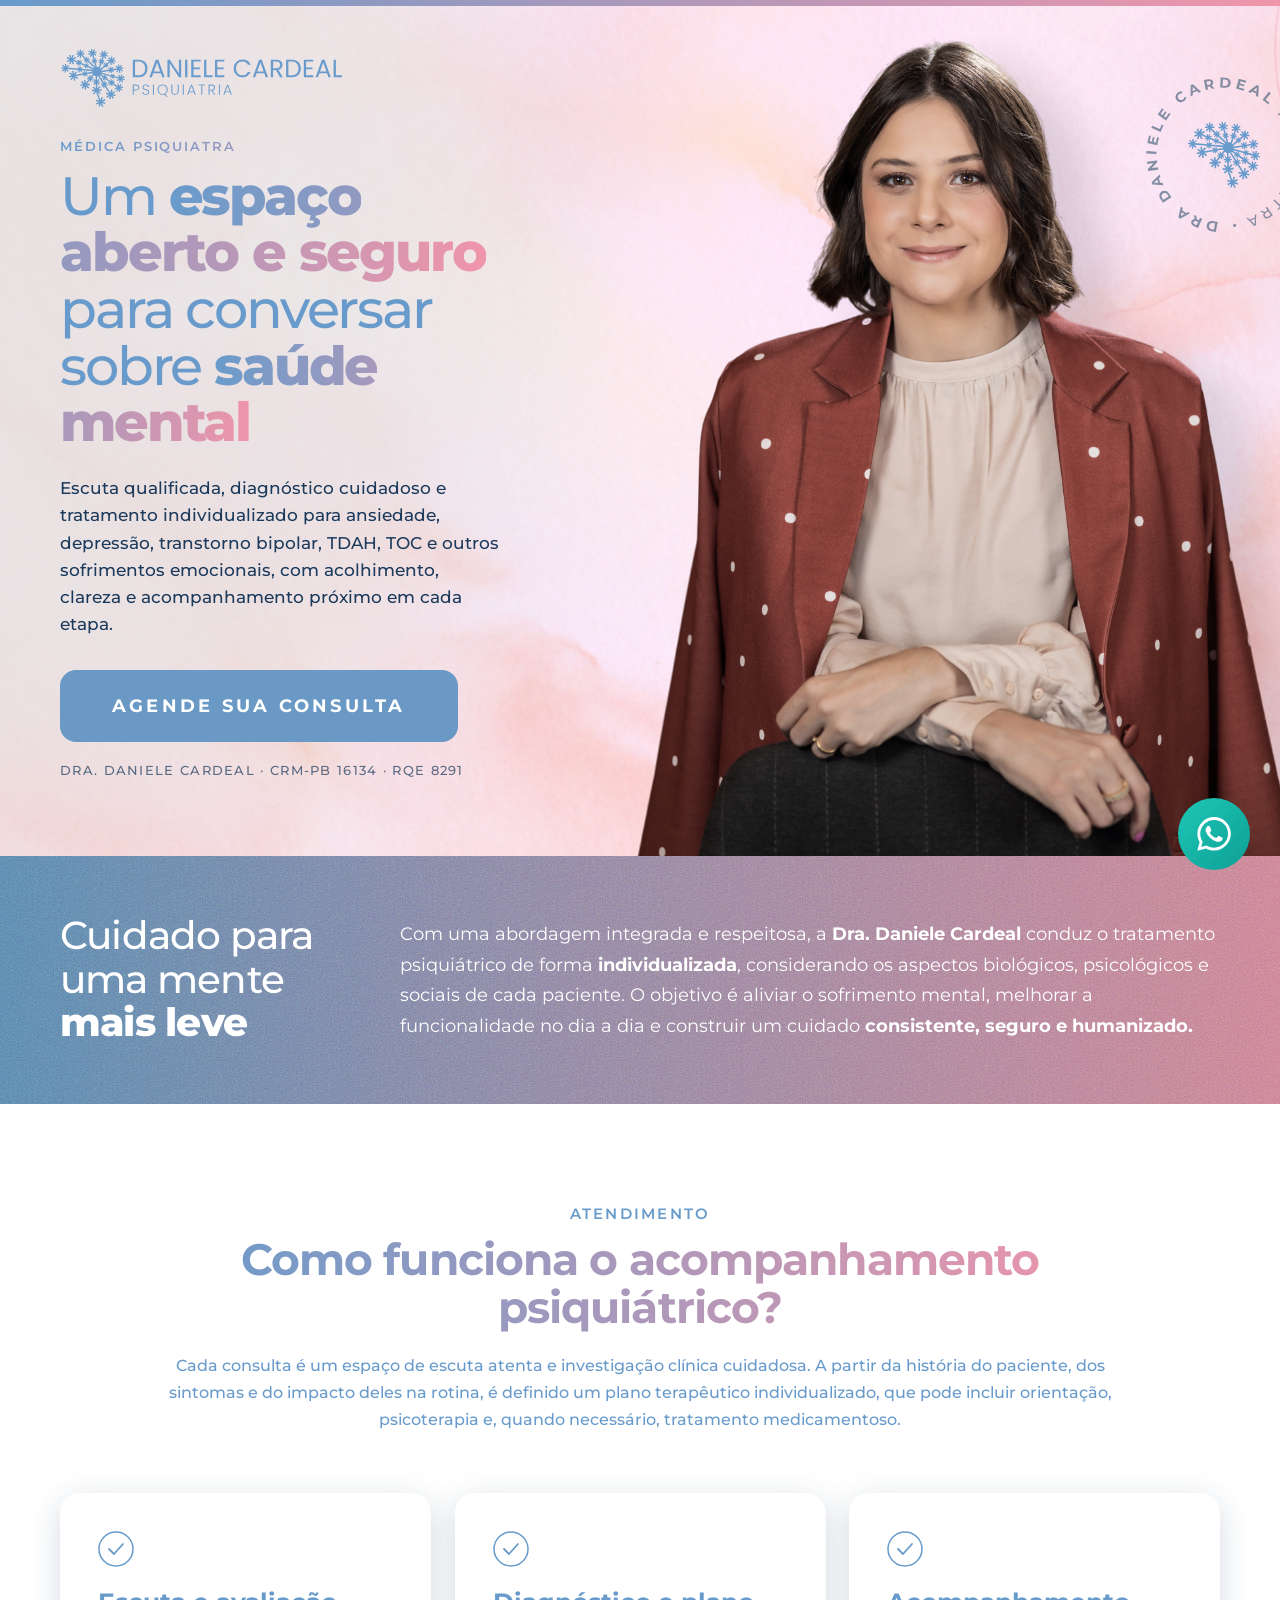
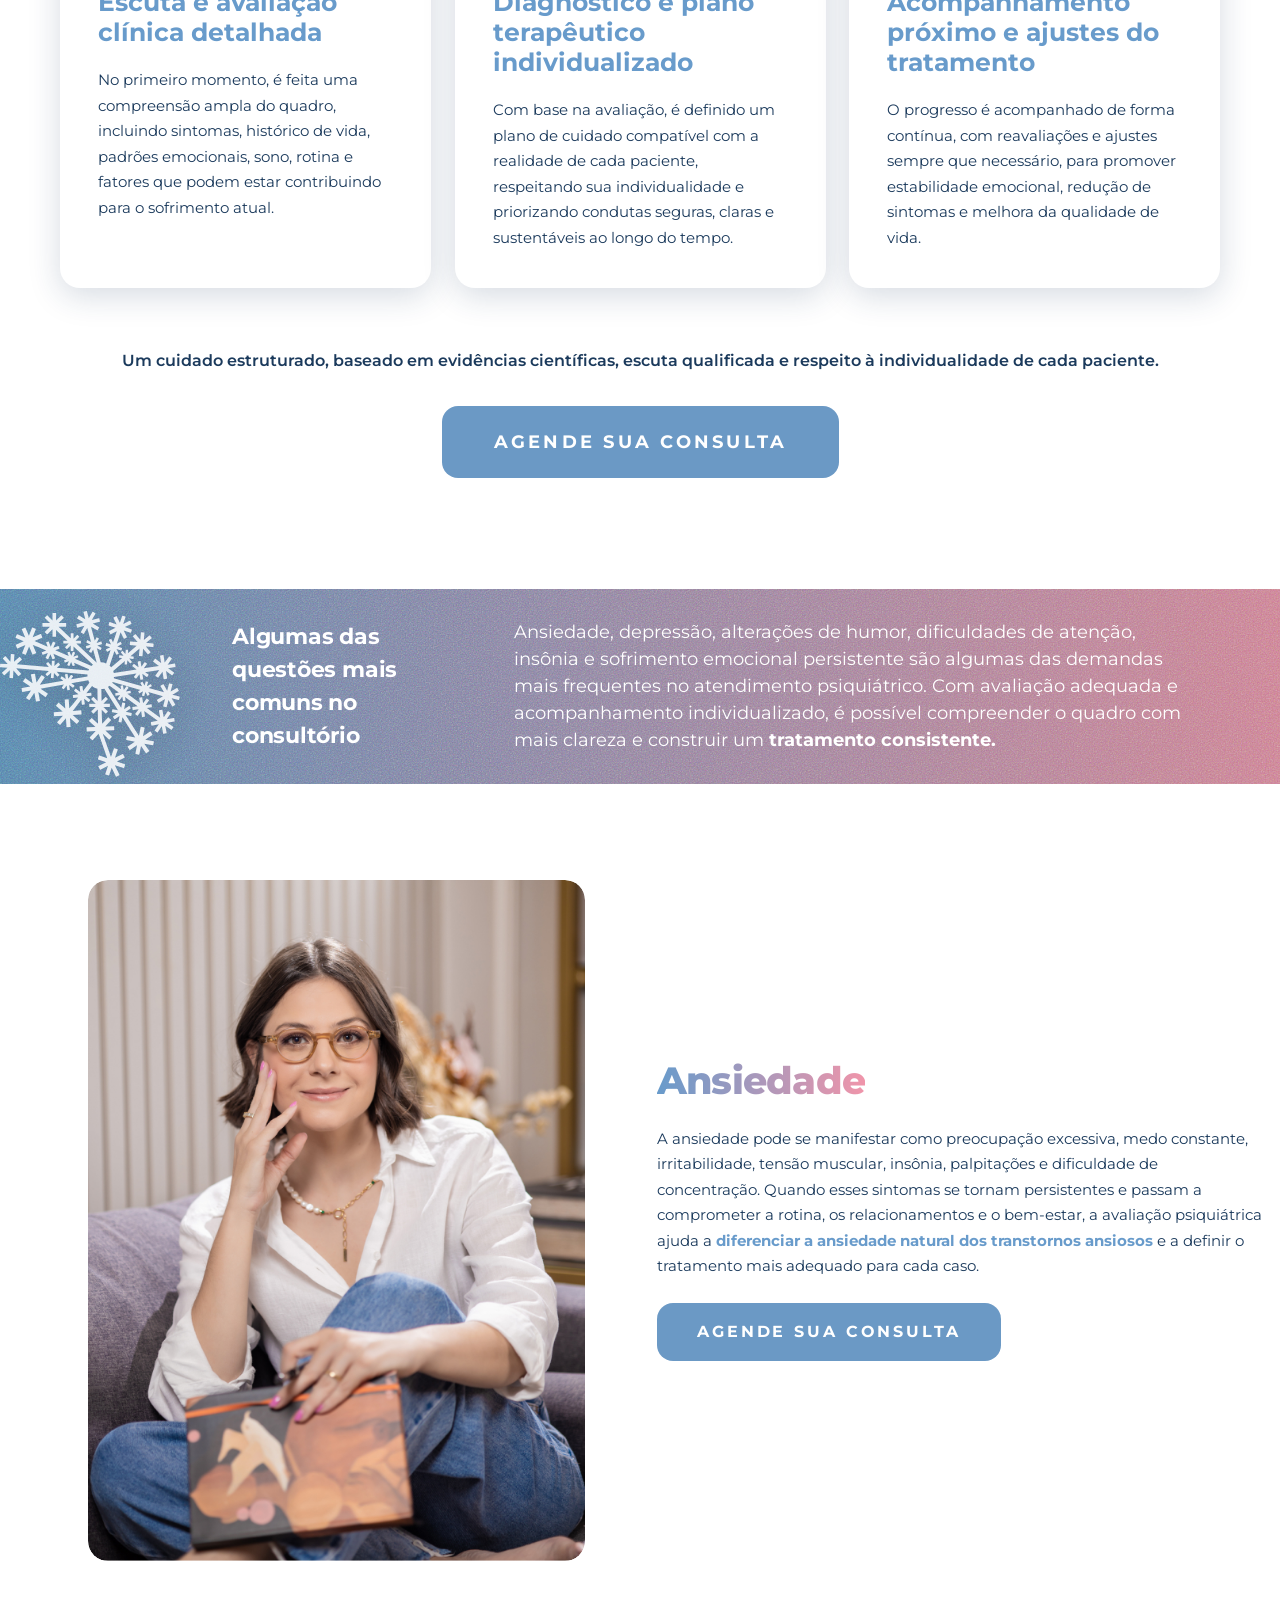
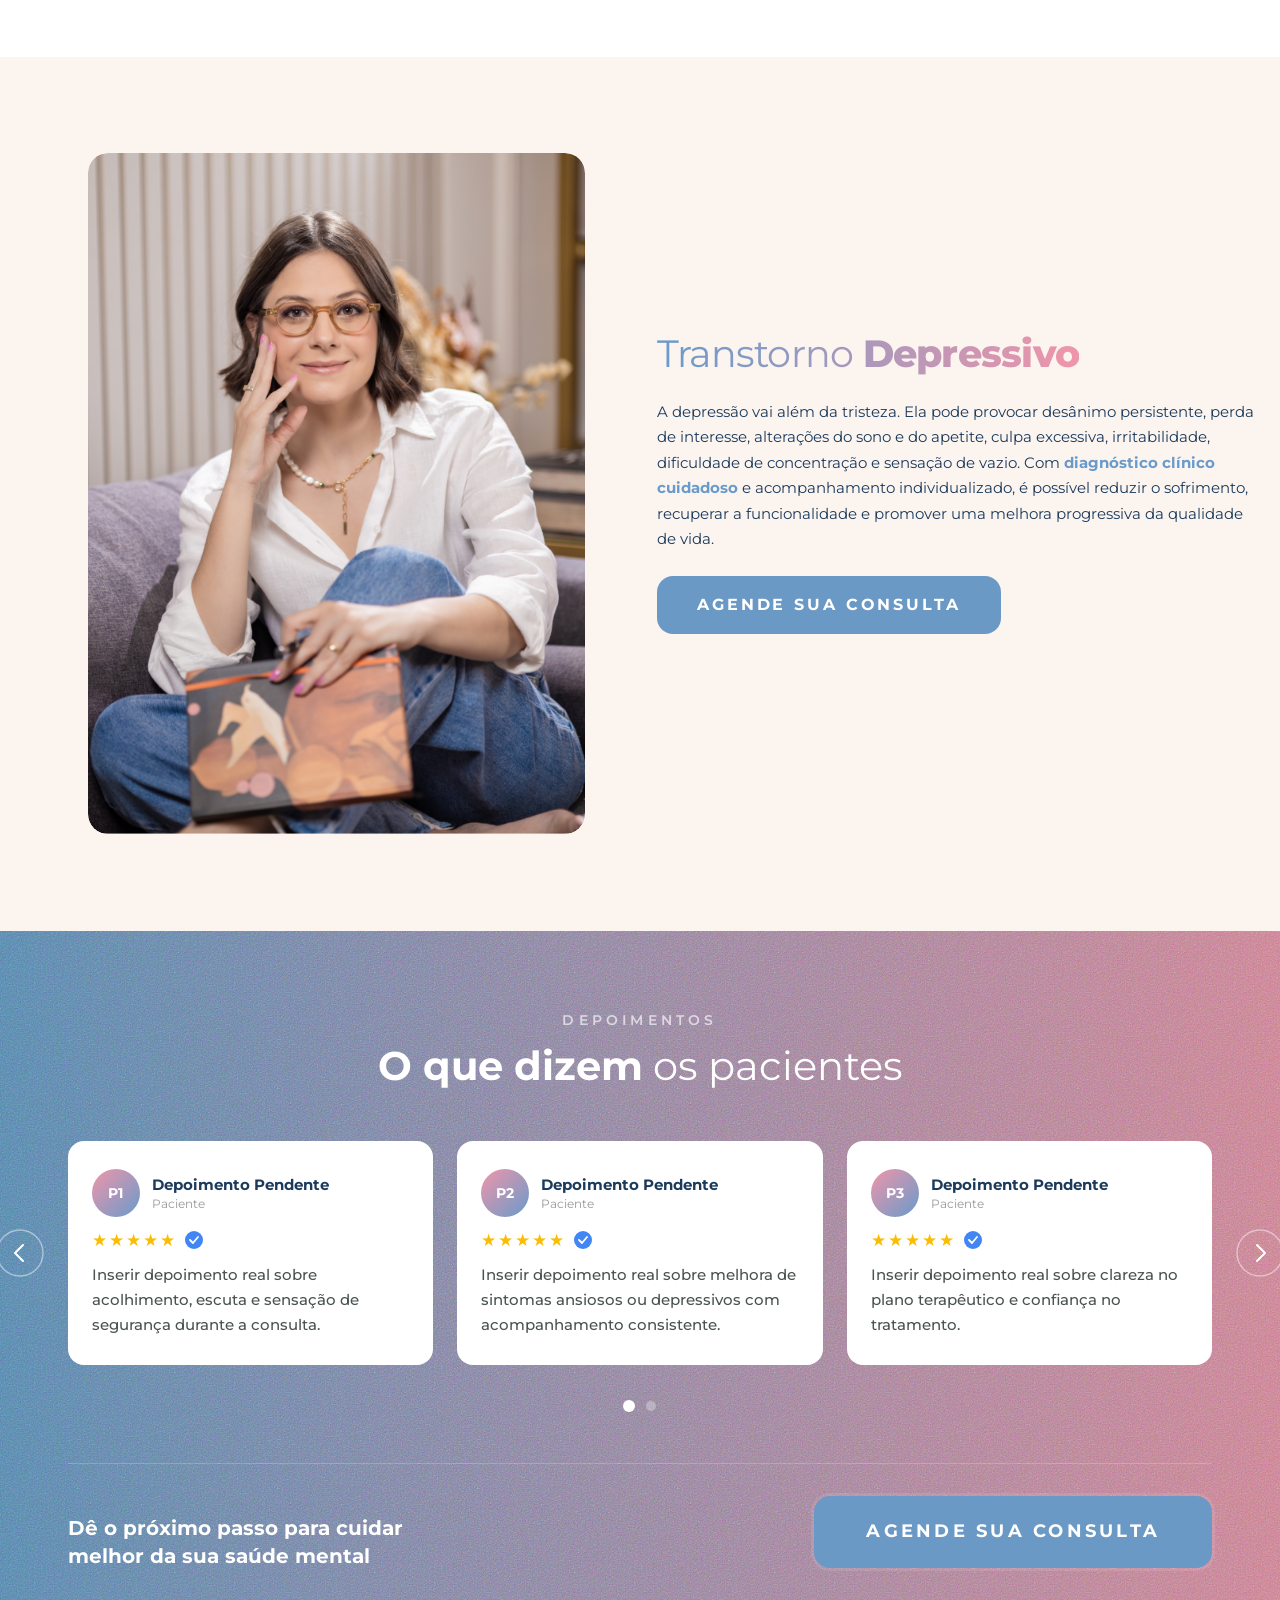
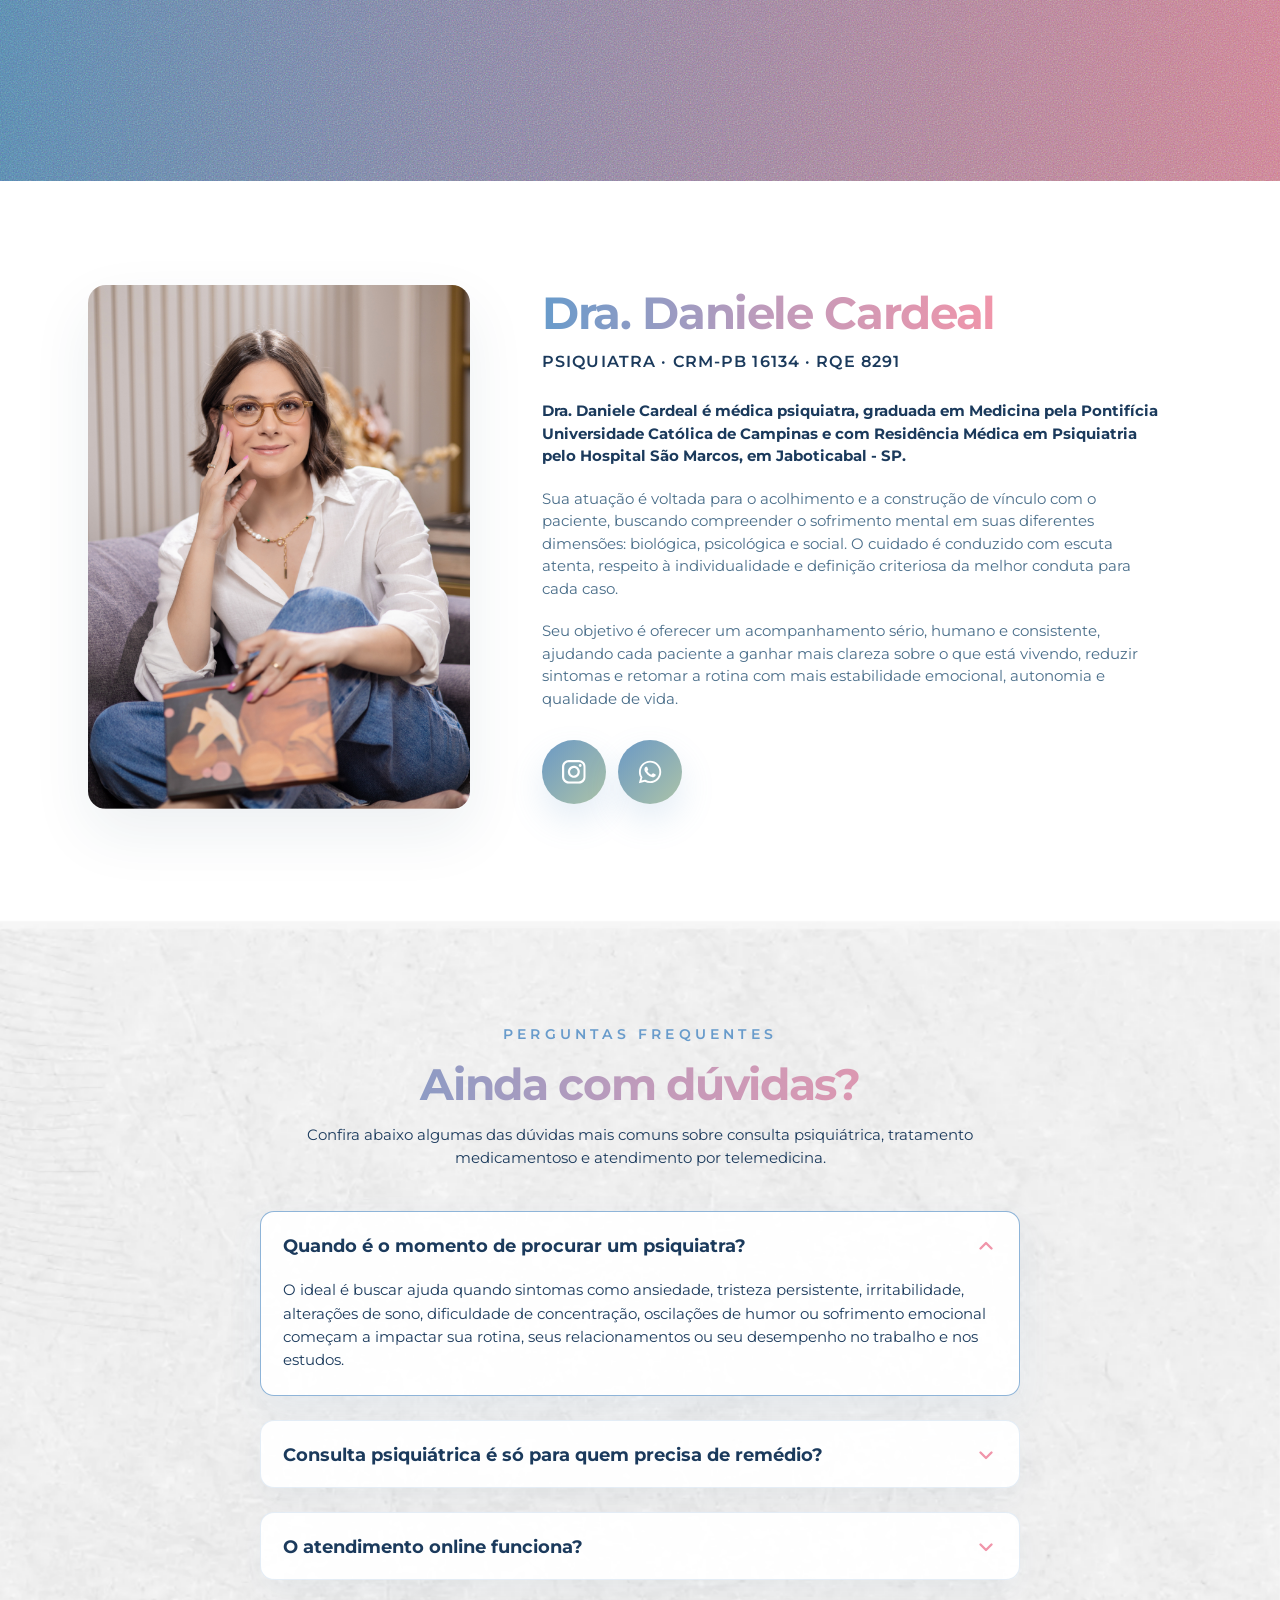
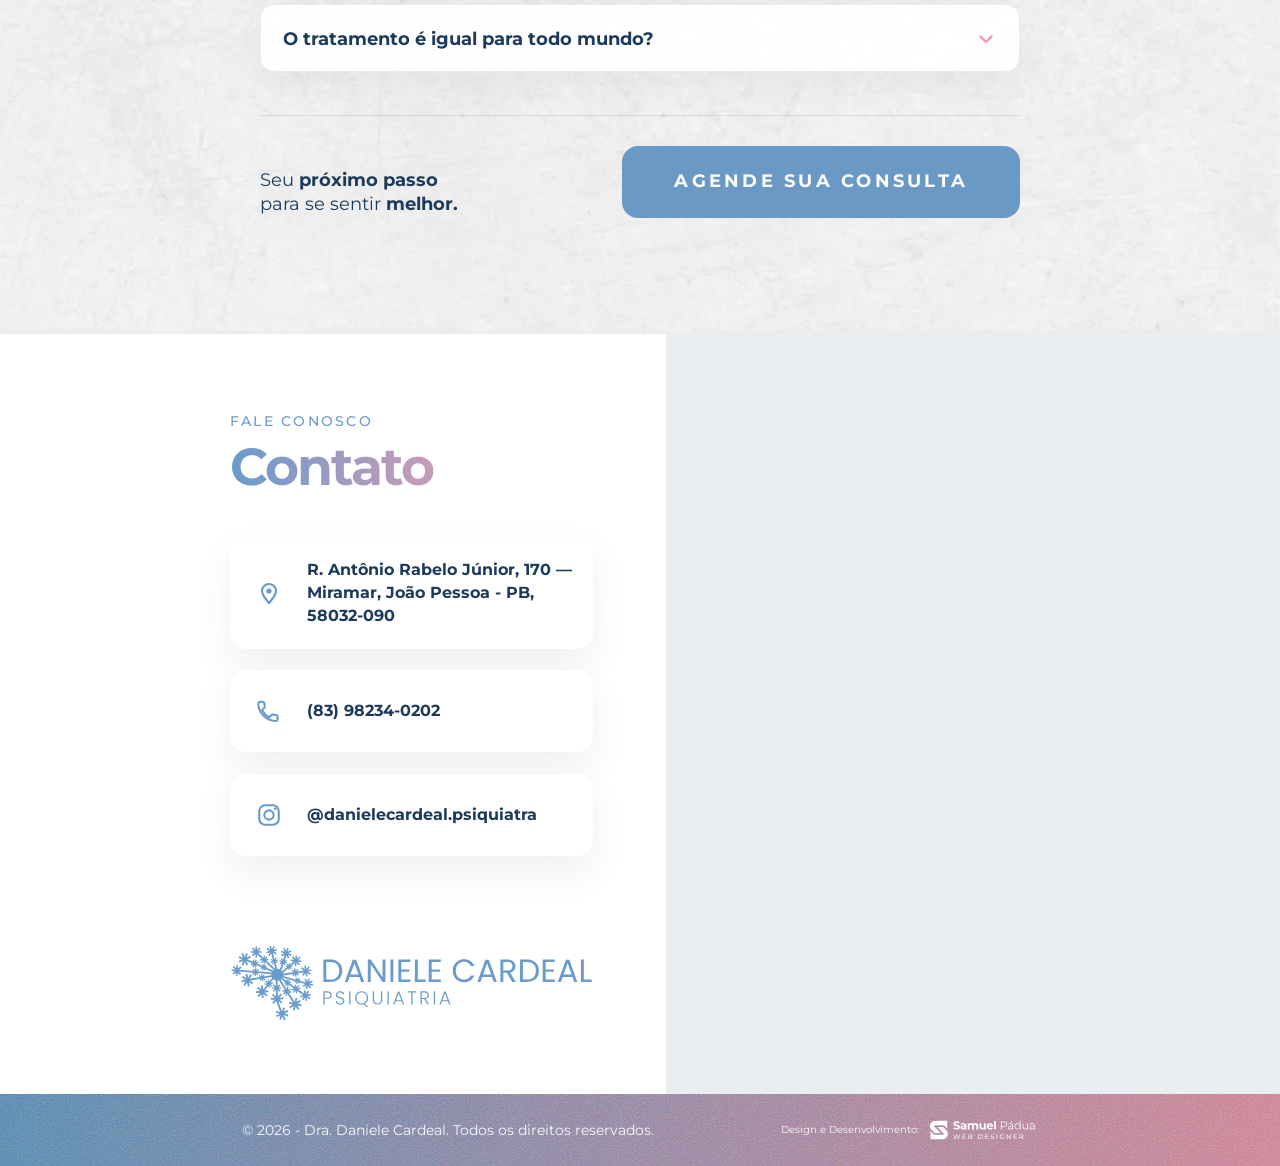
==== commit cbbde516: "content: reviews title -> "O que dizem os pacientes" Co-Authored-By: Claude Sonnet 4.6 <noreply@anth" ====
--- a/index.html
+++ b/index.html
@@ -296,7 +296,7 @@
 
       <div class="reviews-header">
         <span class="reviews-tagline">Depoimentos</span>
-        <h2 class="reviews-title"><strong>O que importa</strong> é como o paciente se sente ao longo do cuidado</h2>
+        <h2 class="reviews-title"><strong>O que dizem</strong> os pacientes</h2>
       </div>
 
       <div class="reviews-carousel">
--- a/style.css
+++ b/style.css
@@ -188,16 +188,18 @@
 }
 
 .gradient-text {
+  display: inline;
+  font-weight: 500;
+  color: var(--primary);
+  -webkit-text-fill-color: var(--primary);
+}
+
+.gradient-text strong {
+  font-weight: 800;
   background: var(--gradient);
   -webkit-background-clip: text;
   -webkit-text-fill-color: transparent;
   background-clip: text;
-  display: inline;
-  font-weight: 500;
-}
-
-.gradient-text strong {
-  font-weight: 800;
 }
 
 .subtext {
@@ -217,7 +219,7 @@
 .btn-cta {
   display: inline-flex;
   align-items: center;
-  background: linear-gradient(135deg, #6B99C5, #8ABDB0, #ACC3A8, #8ABDB0, #6B99C5);
+  background: linear-gradient(135deg, #6B99C5 0%, #6B99C5 35%, #ACC3A8 50%, #6B99C5 65%, #6B99C5 100%);
   background-size: 400% 400%;
   animation: cta-gradient 10s linear infinite;
   overflow: hidden;
@@ -262,8 +264,8 @@
 }
 
 .crefito {
-  font-size: 14px;
-  font-weight: 700;
+  font-size: 13px;
+  font-weight: 500;
   letter-spacing: 0.1em;
   color: var(--dark);
   text-transform: uppercase;
@@ -310,6 +312,7 @@
   height: 162px;
   animation: spin-stamp 18s linear infinite;
   transform-origin: center center;
+  opacity: 0.6;
 }
 
 .stamp-iso {
@@ -349,16 +352,26 @@
   overflow: hidden;
 }
 
-/* Grain visível sobre o gradient */
+/* Overlay preto 16% */
+.intro-block::before {
+  content: '';
+  position: absolute;
+  inset: 0;
+  background: rgba(0, 0, 0, 0.16);
+  pointer-events: none;
+  z-index: 1;
+}
+
+/* Grain sobre o gradient */
 .intro-block::after {
   content: '';
   position: absolute;
   inset: 0;
-  background-image: url("data:image/svg+xml,%3Csvg xmlns='http://www.w3.org/2000/svg' width='200' height='200'%3E%3Cfilter id='n'%3E%3CfeTurbulence type='fractalNoise' baseFrequency='0.8' numOctaves='4' stitchTiles='stitch'/%3E%3C/filter%3E%3Crect width='200' height='200' filter='url(%23n)'/%3E%3C/svg%3E");
+  background-image: url("data:image/svg+xml,%3Csvg xmlns='http://www.w3.org/2000/svg' width='200' height='200'%3E%3Cfilter id='n'%3E%3CfeTurbulence type='fractalNoise' baseFrequency='0.75' numOctaves='4' stitchTiles='stitch'/%3E%3C/filter%3E%3Crect width='200' height='200' filter='url(%23n)'/%3E%3C/svg%3E");
   background-repeat: repeat;
   background-size: 200px 200px;
-  mix-blend-mode: soft-light;
-  opacity: 0.65;
+  mix-blend-mode: overlay;
+  opacity: 0.55;
   pointer-events: none;
   z-index: 2;
 }
@@ -568,28 +581,37 @@
 .problems-block {
   position: relative;
   height: 195px;
-  background: linear-gradient(to right, #5A90C8 0%, #3A6FA8 100%);
+  background: linear-gradient(to right, #689BCB 0%, #F095AA 100%);
   overflow: visible;
   clip-path: inset(-400px 0 0 0); /* permite sangrar acima, clipa abaixo */
   z-index: 2;
+}
+
+.problems-block::before {
+  content: '';
+  position: absolute;
+  inset: 0;
+  background: rgba(0, 0, 0, 0.16);
+  pointer-events: none;
+  z-index: 1;
 }
 
 /* Grain confinado ao bloco */
 .problems-grain {
   position: absolute;
   inset: 0;
-  background-image: url("data:image/svg+xml,%3Csvg xmlns='http://www.w3.org/2000/svg' width='200' height='200'%3E%3Cfilter id='n'%3E%3CfeTurbulence type='fractalNoise' baseFrequency='0.8' numOctaves='4' stitchTiles='stitch'/%3E%3C/filter%3E%3Crect width='200' height='200' filter='url(%23n)'/%3E%3C/svg%3E");
+  background-image: url("data:image/svg+xml,%3Csvg xmlns='http://www.w3.org/2000/svg' width='200' height='200'%3E%3Cfilter id='n'%3E%3CfeTurbulence type='fractalNoise' baseFrequency='0.75' numOctaves='4' stitchTiles='stitch'/%3E%3C/filter%3E%3Crect width='200' height='200' filter='url(%23n)'/%3E%3C/svg%3E");
   background-repeat: repeat;
   background-size: 200px 200px;
-  mix-blend-mode: soft-light;
-  opacity: 0.65;
+  mix-blend-mode: overlay;
+  opacity: 0.55;
   pointer-events: none;
-  z-index: 0;
+  z-index: 2;
 }
 
 .problems-inner {
   position: relative;
-  z-index: 1;
+  z-index: 3;
   max-width: 1280px;
   margin: 0 auto;
   padding: 0 80px 0 0;
@@ -720,22 +742,38 @@
 
   .subtext { font-size: 15px; max-width: 100%; }
 
-  /* Ancora pelo topo — mostra cabeça + torso, pés cortam embaixo */
+  /* Foto em fluxo natural — cabeça sempre visível, pés cortam abaixo */
   .hero-right {
     width: 100%;
-    height: 460px;
+    height: auto;
+    min-height: 220px;
     align-self: auto;
+    align-items: flex-start;
     justify-content: center;
+    overflow: visible;
+    margin-top: 0;
+  }
+
+  /* Clip apenas na foto — stamp-wrapper não é afetada */
+  .hero-right picture {
+    display: block;
+    width: 100%;
+    max-height: 55vh;
+    max-height: 55svh;
     overflow: hidden;
-    margin-top: 16px;
   }
 
   .doctor-img {
-    position: absolute;
-    top: 0;
-    left: 50%;
-    transform: translateX(-50%);
-    height: 560px;
+    position: relative;
+    top: auto;
+    left: auto;
+    bottom: auto;
+    transform: none;
+    height: auto;
+    width: 62%;
+    max-width: 340px;
+    display: block;
+    margin: 0 auto;
   }
 
   .stamp-wrapper { top: 220px; right: 16px; width: 110px; height: 110px; }
@@ -768,18 +806,27 @@
     text-align: center;
   }
 
-  /* Ancora pelo topo — mostra cabeça + torso */
   .hero-right {
-    height: 380px;
-    overflow: hidden;
-    margin-top: 12px;
+    min-height: 180px;
+    margin-top: 0;
+    height: auto;
+    overflow: visible;
+  }
+
+  .hero-right picture {
+    max-height: 50vh;
+    max-height: 50svh;
   }
 
   .doctor-img {
-    top: 0;
+    position: relative;
+    top: auto;
+    left: auto;
     bottom: auto;
-    height: 460px;
-    transform: translateX(-50%);
+    transform: none;
+    height: auto;
+    width: 68%;
+    max-width: 300px;
   }
 
   .stamp-wrapper { width: 86px; height: 86px; top: 30px; bottom: auto; right: 12px; }
@@ -869,27 +916,36 @@
 /* ===== REVIEWS BLOCK ===== */
 .reviews-block {
   position: relative;
-  background: linear-gradient(135deg, #5A90C8 0%, #689BCB 45%, #4A7AB5 100%);
+  background: linear-gradient(to right, #689BCB 0%, #F095AA 100%);
   min-height: 850px;
   padding: 80px 0 72px;
   display: flex;
   flex-direction: column;
   overflow: hidden;
+}
+
+.reviews-block::before {
+  content: '';
+  position: absolute;
+  inset: 0;
+  background: rgba(0, 0, 0, 0.16);
+  pointer-events: none;
+  z-index: 1;
 }
 
 .reviews-grain {
   position: absolute;
   inset: 0;
-  background-image: url("data:image/svg+xml,%3Csvg xmlns='http://www.w3.org/2000/svg' width='200' height='200'%3E%3Cfilter id='n'%3E%3CfeTurbulence type='fractalNoise' baseFrequency='0.8' numOctaves='4' stitchTiles='stitch'/%3E%3C/filter%3E%3Crect width='200' height='200' filter='url(%23n)'/%3E%3C/svg%3E");
-  mix-blend-mode: soft-light;
-  opacity: 0.65;
+  background-image: url("data:image/svg+xml,%3Csvg xmlns='http://www.w3.org/2000/svg' width='200' height='200'%3E%3Cfilter id='n'%3E%3CfeTurbulence type='fractalNoise' baseFrequency='0.75' numOctaves='4' stitchTiles='stitch'/%3E%3C/filter%3E%3Crect width='200' height='200' filter='url(%23n)'/%3E%3C/svg%3E");
+  mix-blend-mode: overlay;
+  opacity: 0.55;
   pointer-events: none;
-  z-index: 1;
+  z-index: 2;
 }
 
 .reviews-inner {
   position: relative;
-  z-index: 2;
+  z-index: 3;
   max-width: 1240px;
   margin: 0 auto;
   width: 100%;
@@ -1942,22 +1998,32 @@
 .site-footer {
   position: relative;
   min-height: 72px;
-  background: linear-gradient(135deg, #3A6FA8 0%, #2B5A9E 45%, #3A6FA8 100%);
+  background: linear-gradient(to right, #689BCB 0%, #F095AA 100%);
   overflow: hidden;
+}
+
+.site-footer::before {
+  content: '';
+  position: absolute;
+  inset: 0;
+  background: rgba(0, 0, 0, 0.16);
+  pointer-events: none;
+  z-index: 1;
 }
 
 .site-footer-grain {
   position: absolute;
   inset: 0;
-  background-image: url("data:image/svg+xml,%3Csvg xmlns='http://www.w3.org/2000/svg' width='200' height='200'%3E%3Cfilter id='n'%3E%3CfeTurbulence type='fractalNoise' baseFrequency='0.8' numOctaves='4' stitchTiles='stitch'/%3E%3C/filter%3E%3Crect width='200' height='200' filter='url(%23n)'/%3E%3C/svg%3E");
-  mix-blend-mode: soft-light;
-  opacity: 0.42;
+  background-image: url("data:image/svg+xml,%3Csvg xmlns='http://www.w3.org/2000/svg' width='200' height='200'%3E%3Cfilter id='n'%3E%3CfeTurbulence type='fractalNoise' baseFrequency='0.75' numOctaves='4' stitchTiles='stitch'/%3E%3C/filter%3E%3Crect width='200' height='200' filter='url(%23n)'/%3E%3C/svg%3E");
+  mix-blend-mode: overlay;
+  opacity: 0.55;
   pointer-events: none;
+  z-index: 2;
 }
 
 .site-footer-inner {
   position: relative;
-  z-index: 1;
+  z-index: 3;
   max-width: 860px;
   min-height: 72px;
   margin: 0 auto;
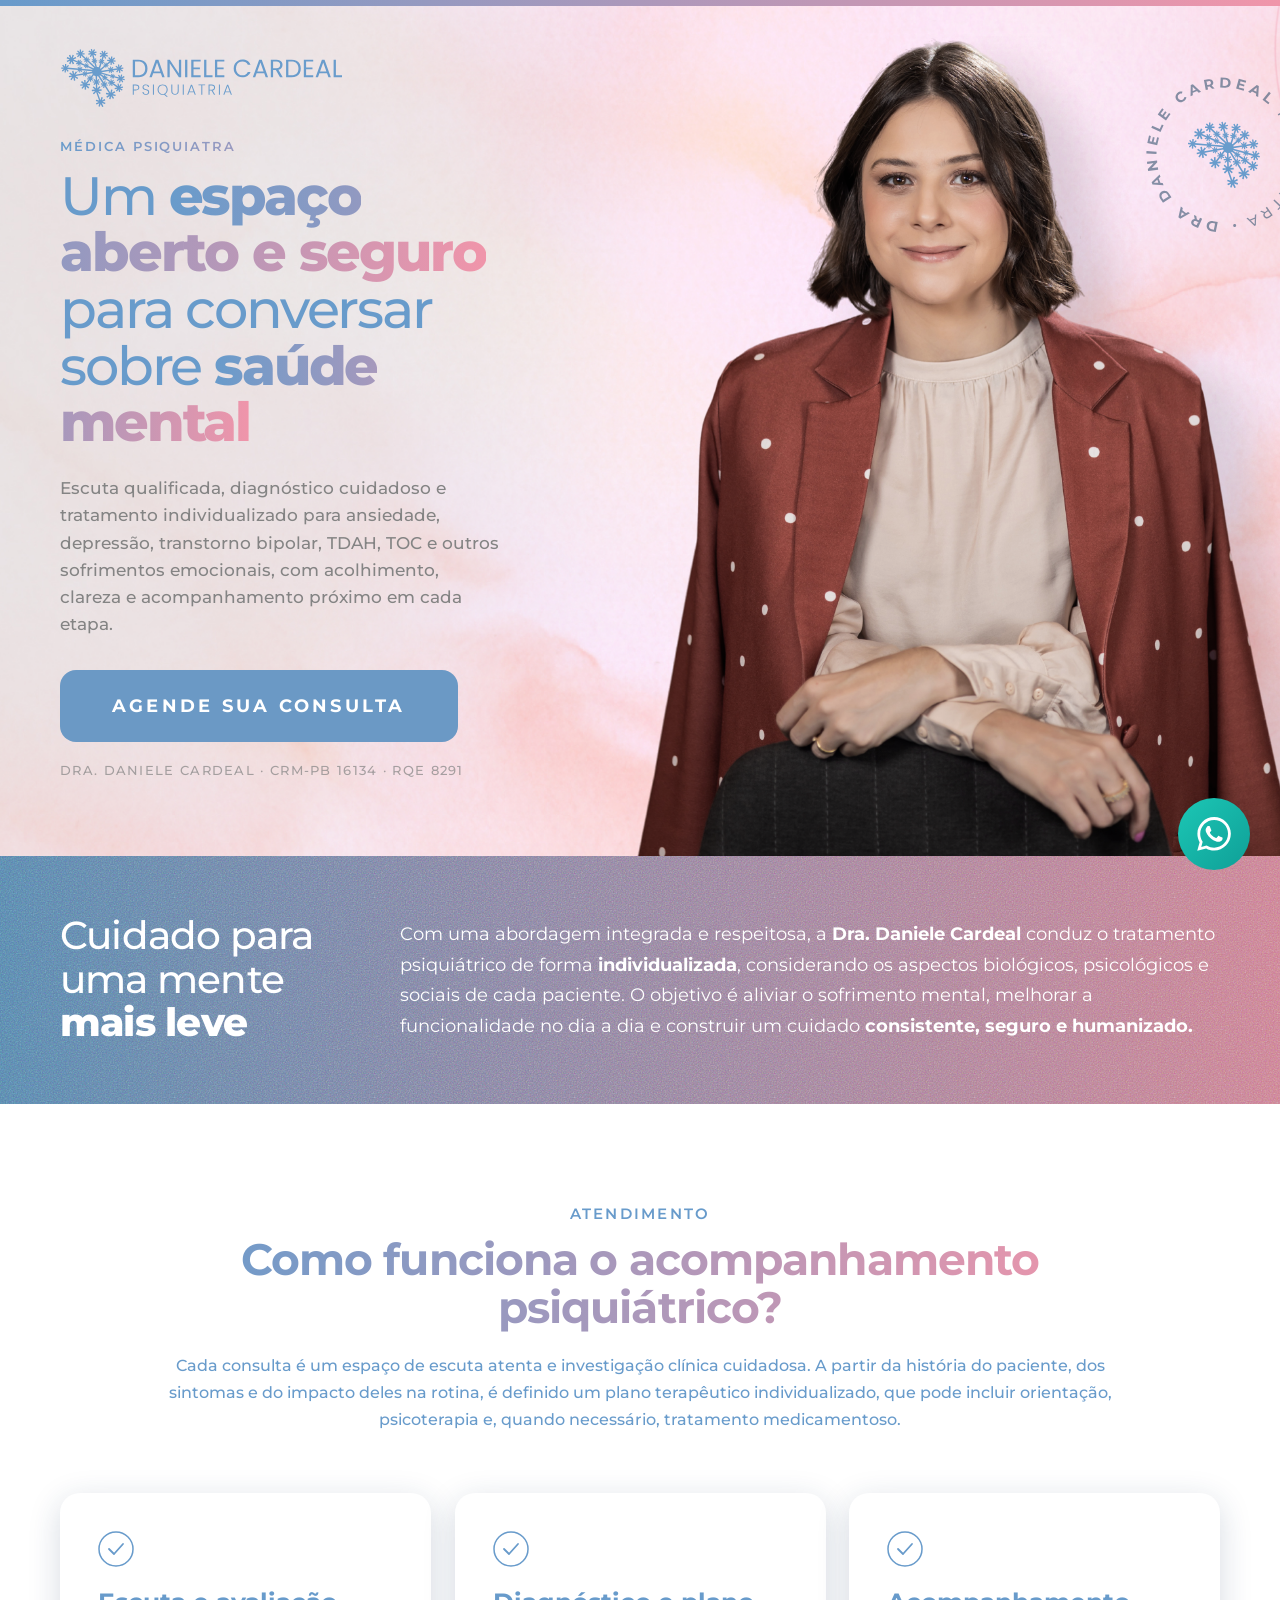
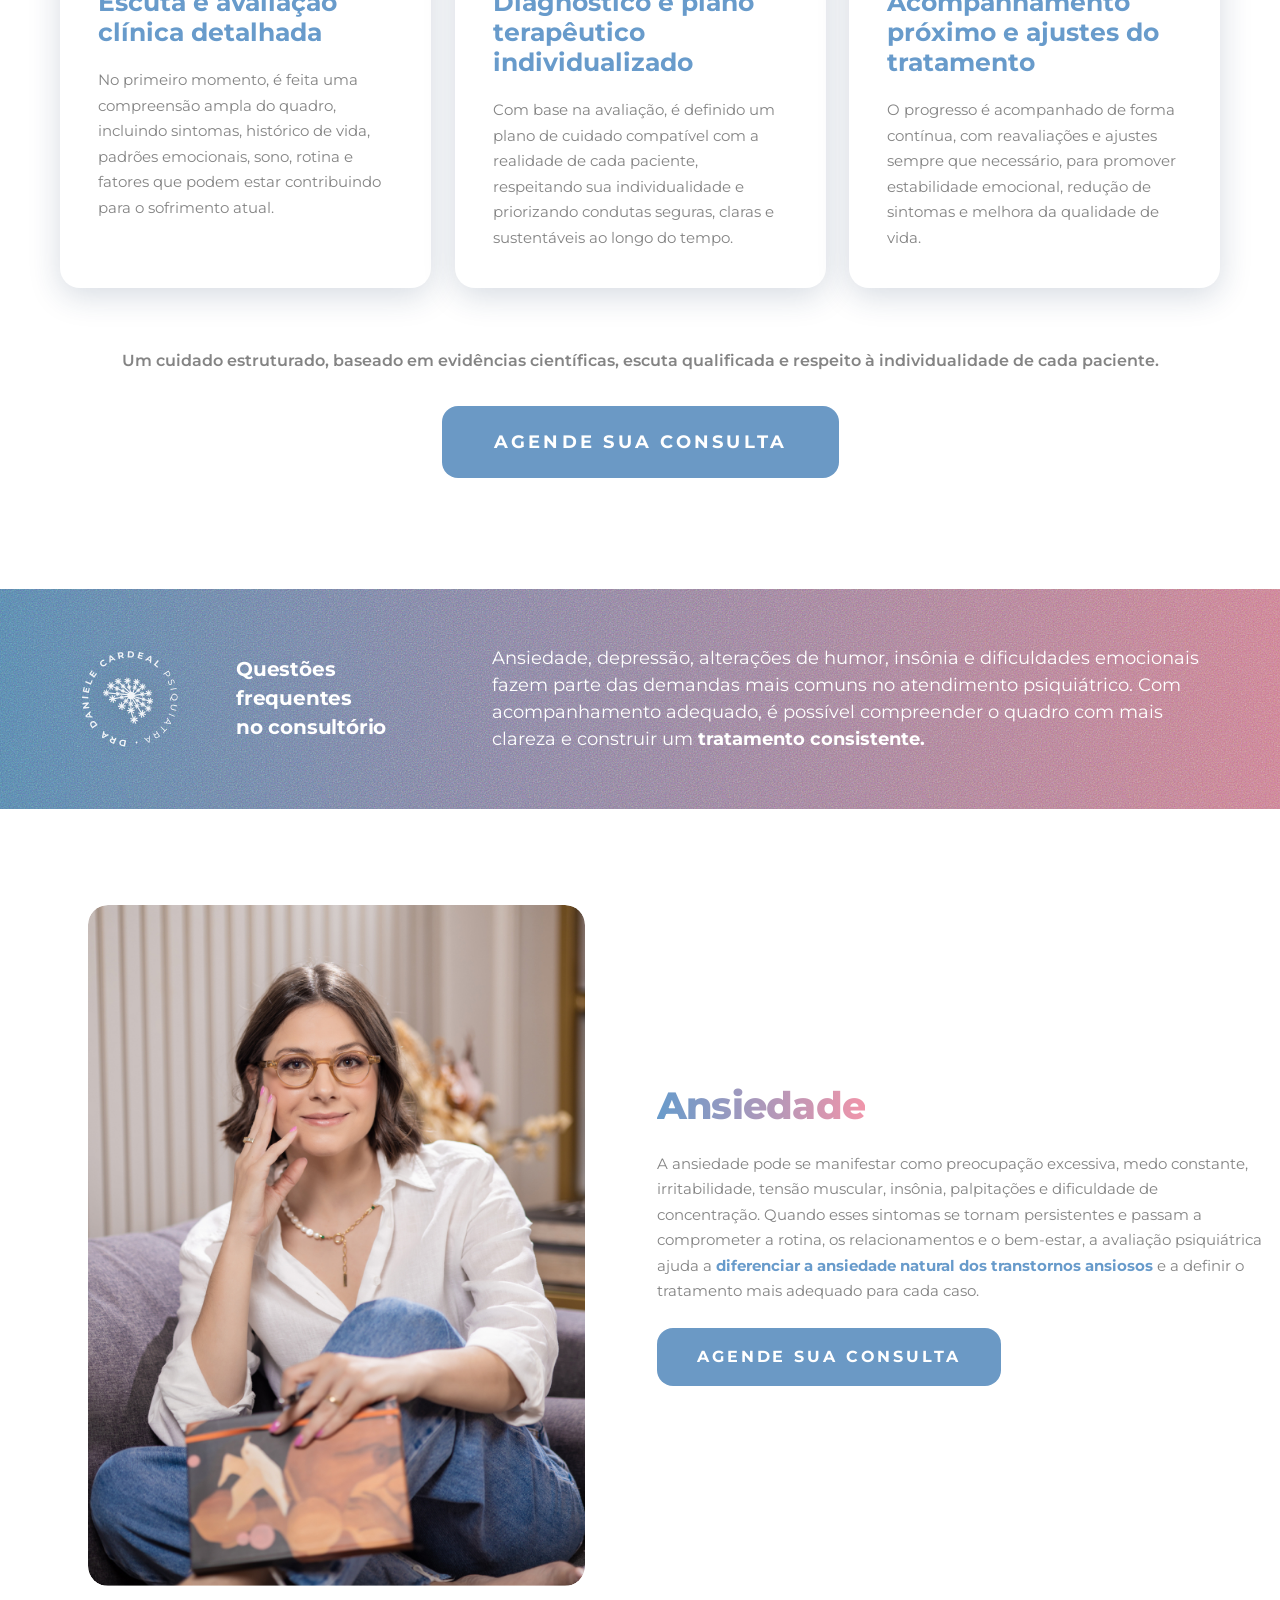
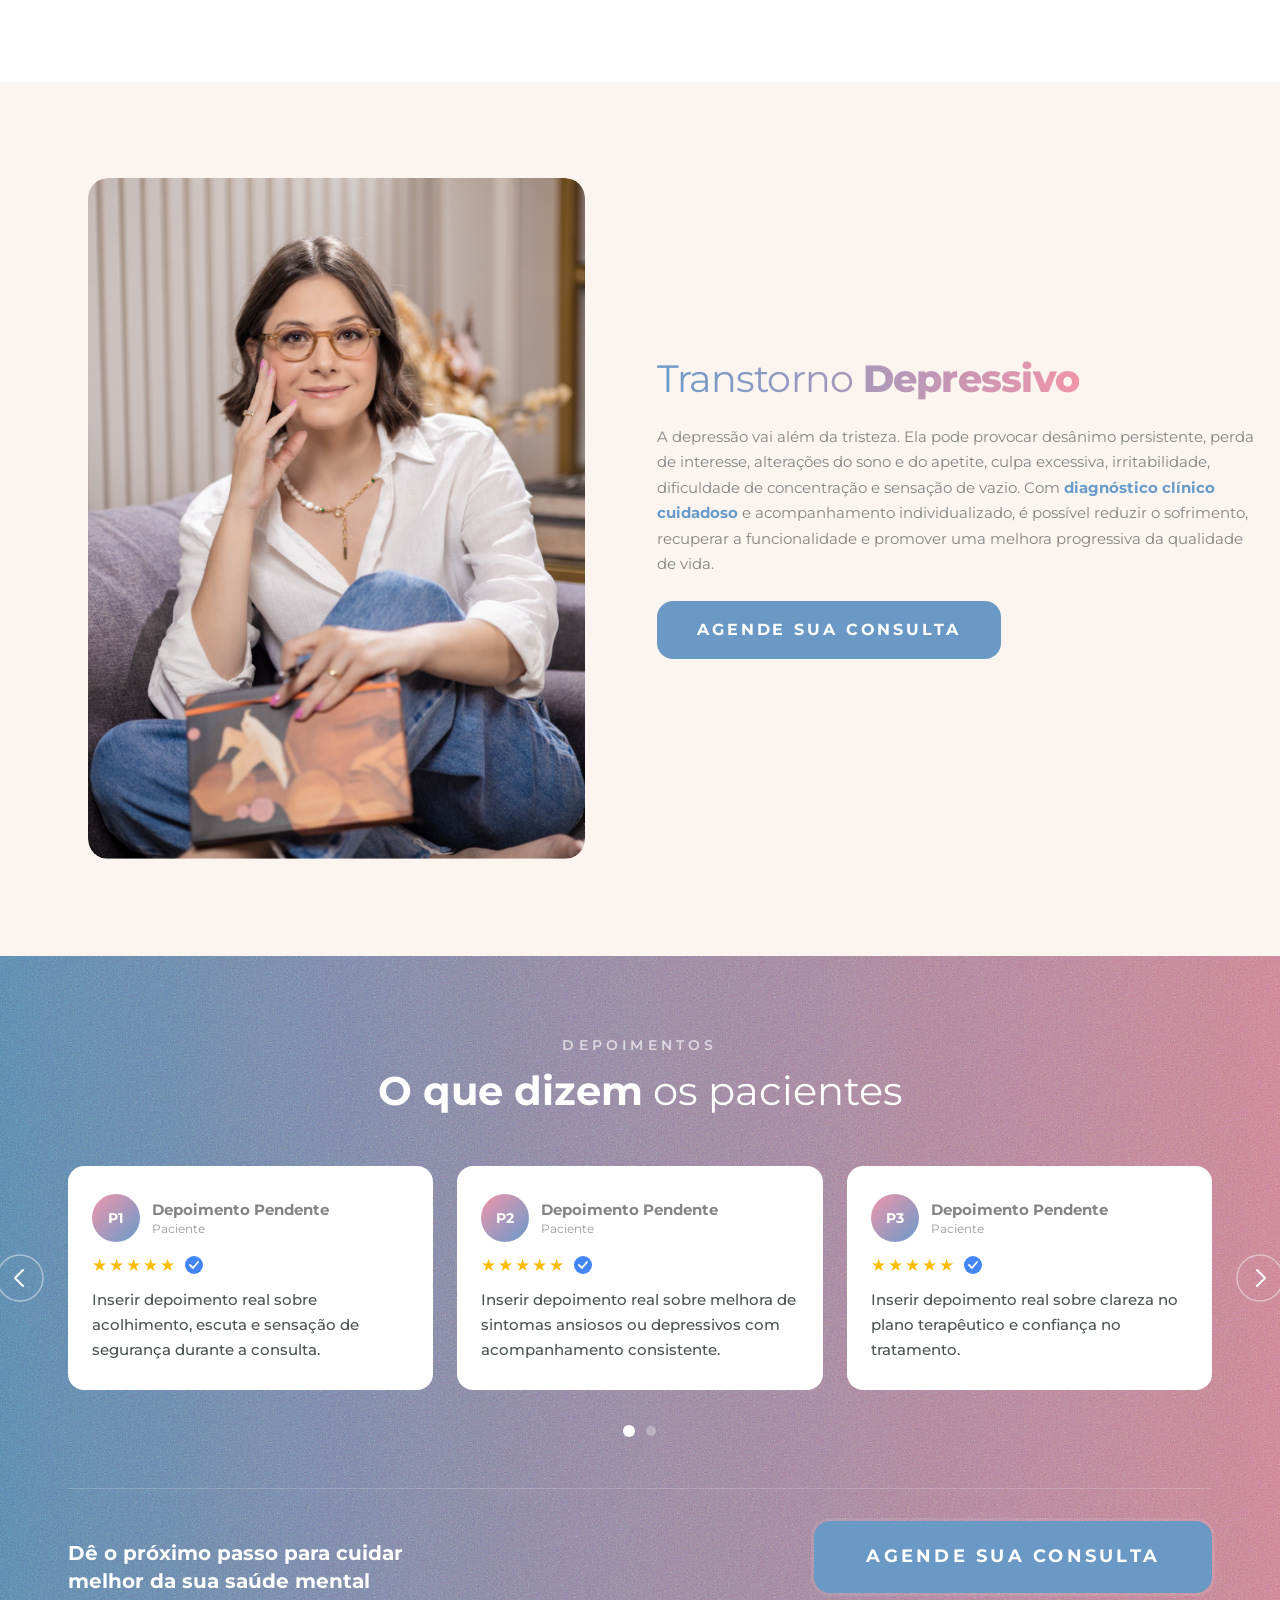
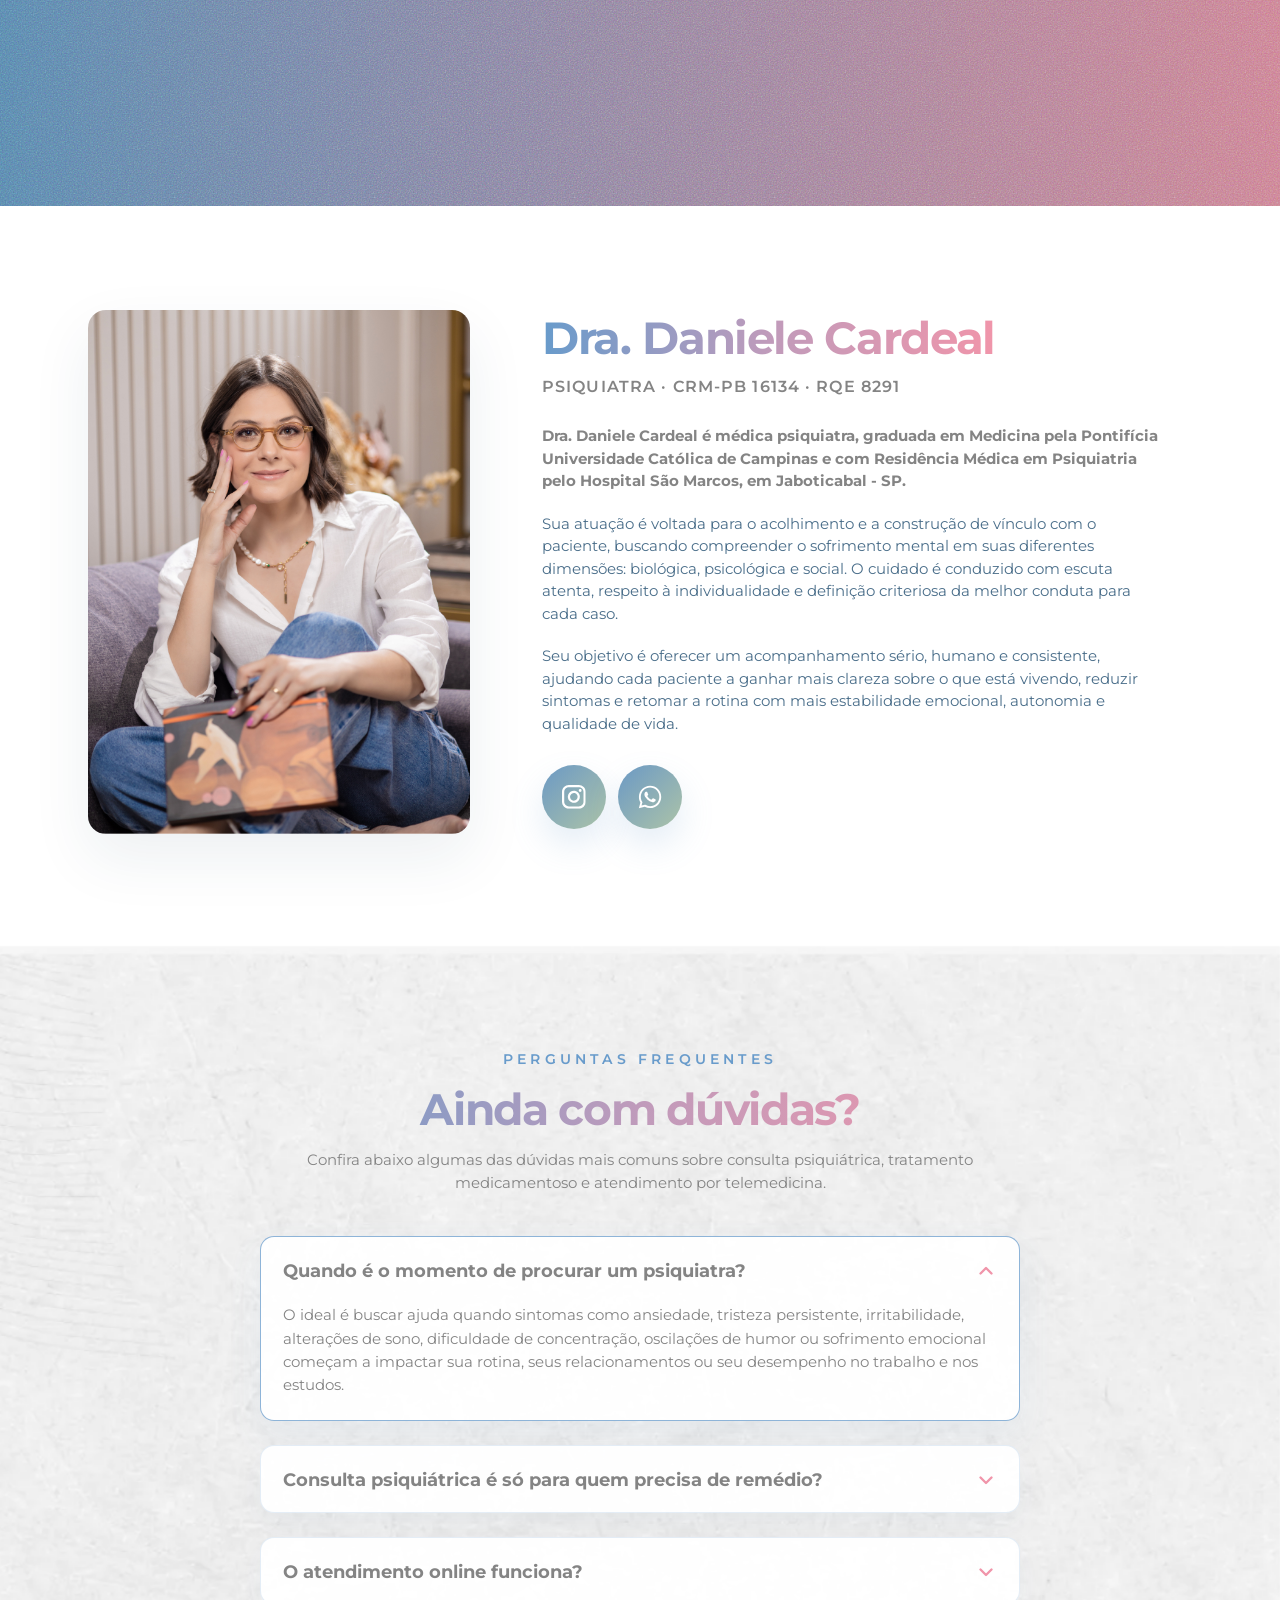
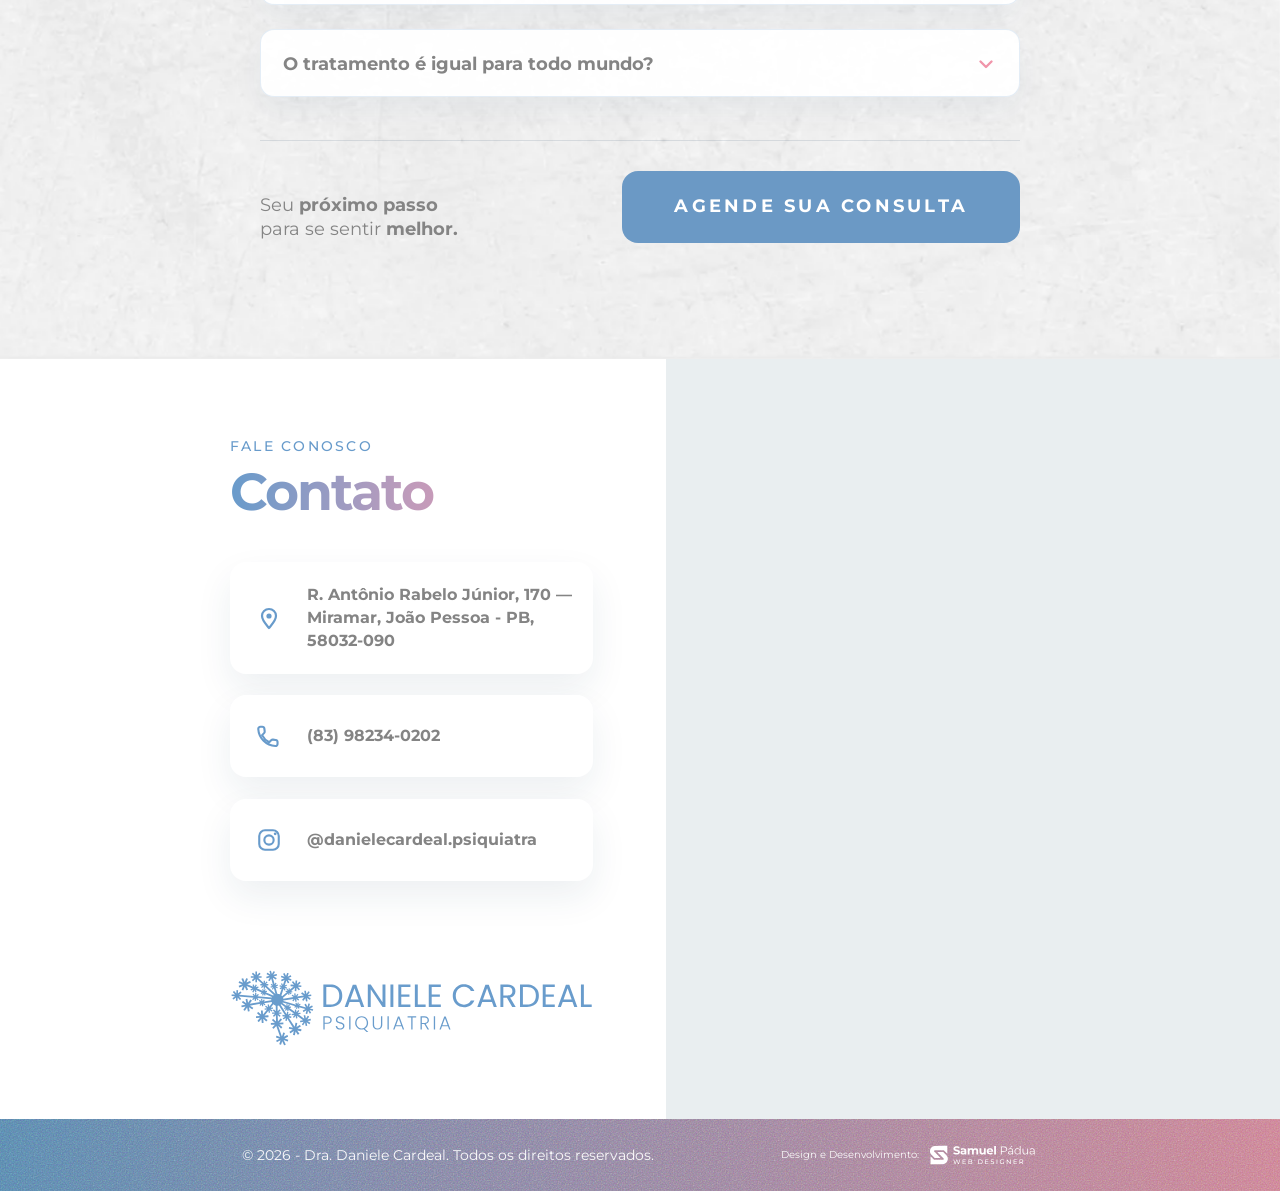
==== commit 9af9f8a8: "feat: problems-block — stamp-full, headline/copy revisados, mais respiro Co-Authored-By: Claude Sonn" ====
--- a/index.html
+++ b/index.html
@@ -235,12 +235,12 @@
 
     <div class="problems-inner">
       <div class="problems-img-col">
-        <img src="stamp-iso.svg" class="problems-stamp" alt="Dra. Daniele Cardeal Psiquiatra">
-      </div>
-
-      <h2 class="problems-headline">Algumas das<br>questões mais<br>comuns no consultório</h2>
-
-      <p class="problems-body">Ansiedade, depressão, alterações de humor, dificuldades de atenção, insônia e sofrimento emocional persistente são algumas das demandas mais frequentes no atendimento psiquiátrico. Com avaliação adequada e acompanhamento individualizado, é possível compreender o quadro com mais clareza e construir um <strong>tratamento consistente.</strong></p>
+        <img src="stamp-full.svg" class="problems-stamp" alt="Dra. Daniele Cardeal Psiquiatra">
+      </div>
+
+      <h2 class="problems-headline">Questões frequentes<br>no consultório</h2>
+
+      <p class="problems-body">Ansiedade, depressão, alterações de humor, insônia e dificuldades emocionais fazem parte das demandas mais comuns no atendimento psiquiátrico. Com acompanhamento adequado, é possível compreender o quadro com mais clareza e construir um <strong>tratamento consistente.</strong></p>
     </div>
   </section>
   <!-- ======================== /PROBLEMS BLOCK ======================== -->
--- a/style.css
+++ b/style.css
@@ -2,7 +2,7 @@
 *, *::before, *::after { box-sizing: border-box; margin: 0; padding: 0; }
 
 :root {
-  --dark:       #1B3A5C;
+  --dark:       #848484;
   --primary:    #689BCB;
   --teal:       #F095AA;
   --white:      #FFFFFF;
@@ -580,7 +580,7 @@
 /* ===== PROBLEMS BLOCK ===== */
 .problems-block {
   position: relative;
-  height: 195px;
+  height: 220px;
   background: linear-gradient(to right, #689BCB 0%, #F095AA 100%);
   overflow: visible;
   clip-path: inset(-400px 0 0 0); /* permite sangrar acima, clipa abaixo */
@@ -614,20 +614,19 @@
   z-index: 3;
   max-width: 1280px;
   margin: 0 auto;
-  padding: 0 80px 0 0;
+  padding: 0 80px;
   height: 100%;
   display: flex;
   align-items: center;
-  gap: 52px;
+  gap: 56px;
 }
 
 /* Coluna da imagem */
 .problems-img-col {
   flex: 0 0 auto;
   position: relative;
-  height: 100%;
-  display: flex;
-  align-items: flex-end;
+  display: flex;
+  align-items: center;
 }
 
 .problems-img {
@@ -639,19 +638,19 @@
 
 .problems-stamp {
   display: block;
-  width: 180px;
-  height: 180px;
+  width: 100px;
+  height: 100px;
   object-fit: contain;
-  filter: brightness(0) invert(1) drop-shadow(0 4px 20px rgba(0,0,0,0.2));
-  opacity: 0.85;
+  filter: brightness(0) invert(1) drop-shadow(0 2px 12px rgba(0,0,0,0.18));
+  opacity: 0.9;
 }
 
 /* Headline */
 .problems-headline {
-  flex: 0 0 230px;
-  font-size: 22px;
+  flex: 0 0 200px;
+  font-size: 20px;
   font-weight: 700;
-  line-height: 1.5;
+  line-height: 1.45;
   color: var(--white);
   letter-spacing: -0.01em;
 }
@@ -887,7 +886,7 @@
   transform: translateY(-50%) translateX(10px) scale(0.92);
   white-space: nowrap;
   background: #ffffff;
-  color: #1B3A5C;
+  color: #848484;
   font-family: 'Montserrat', sans-serif;
   font-size: 13px;
   font-weight: 700;
@@ -1362,7 +1361,7 @@
   font-weight: 600;
   line-height: 1.35;
   letter-spacing: 0.07em;
-  color: #1B3A5C;
+  color: #848484;
   margin-bottom: 28px;
 }
 
@@ -1382,7 +1381,7 @@
 
 .profile-body strong {
   font-weight: 700;
-  color: #1B3A5C;
+  color: #848484;
 }
 
 .profile-socials {
@@ -1417,7 +1416,7 @@
   gap: 8px;
   font-size: 16px;
   font-weight: 700;
-  color: #1B3A5C;
+  color: #848484;
   white-space: nowrap;
   letter-spacing: 0.01em;
   background: transparent;
@@ -1561,7 +1560,7 @@
   font-size: 15px;
   font-weight: 400;
   line-height: 1.55;
-  color: #1B3A5C;
+  color: #848484;
 }
 
 .faq-list {
@@ -1601,7 +1600,7 @@
   font-size: 18px;
   font-weight: 700;
   line-height: 1.35;
-  color: #1B3A5C;
+  color: #848484;
 }
 
 .faq-icon {
@@ -1637,7 +1636,7 @@
   font-size: 15px;
   font-weight: 400;
   line-height: 1.55;
-  color: #1B3A5C;
+  color: #848484;
 }
 
 .faq-footer {
@@ -1664,7 +1663,7 @@
   font-size: 18px;
   font-weight: 400;
   line-height: 1.35;
-  color: #1B3A5C;
+  color: #848484;
   max-width: 360px;
   flex: 0 1 360px;
 }
@@ -1675,7 +1674,7 @@
 
 .faq-cta-text strong {
   font-weight: 700;
-  color: #1B3A5C;
+  color: #848484;
 }
 
 .faq-footer .btn-cta {
@@ -1835,7 +1834,7 @@
   gap: 18px;
   min-height: 78px;
   text-decoration: none;
-  color: #1B3A5C;
+  color: #848484;
   box-shadow: 0 16px 36px rgba(27, 58, 92, 0.08);
   transition: transform 0.22s ease, box-shadow 0.22s ease, border-color 0.22s ease;
   border: 1.5px solid transparent;
@@ -1870,7 +1869,7 @@
   font-size: 16px;
   font-weight: 700;
   line-height: 1.45;
-  color: #1B3A5C;
+  color: #848484;
   max-width: 420px;
 }
 
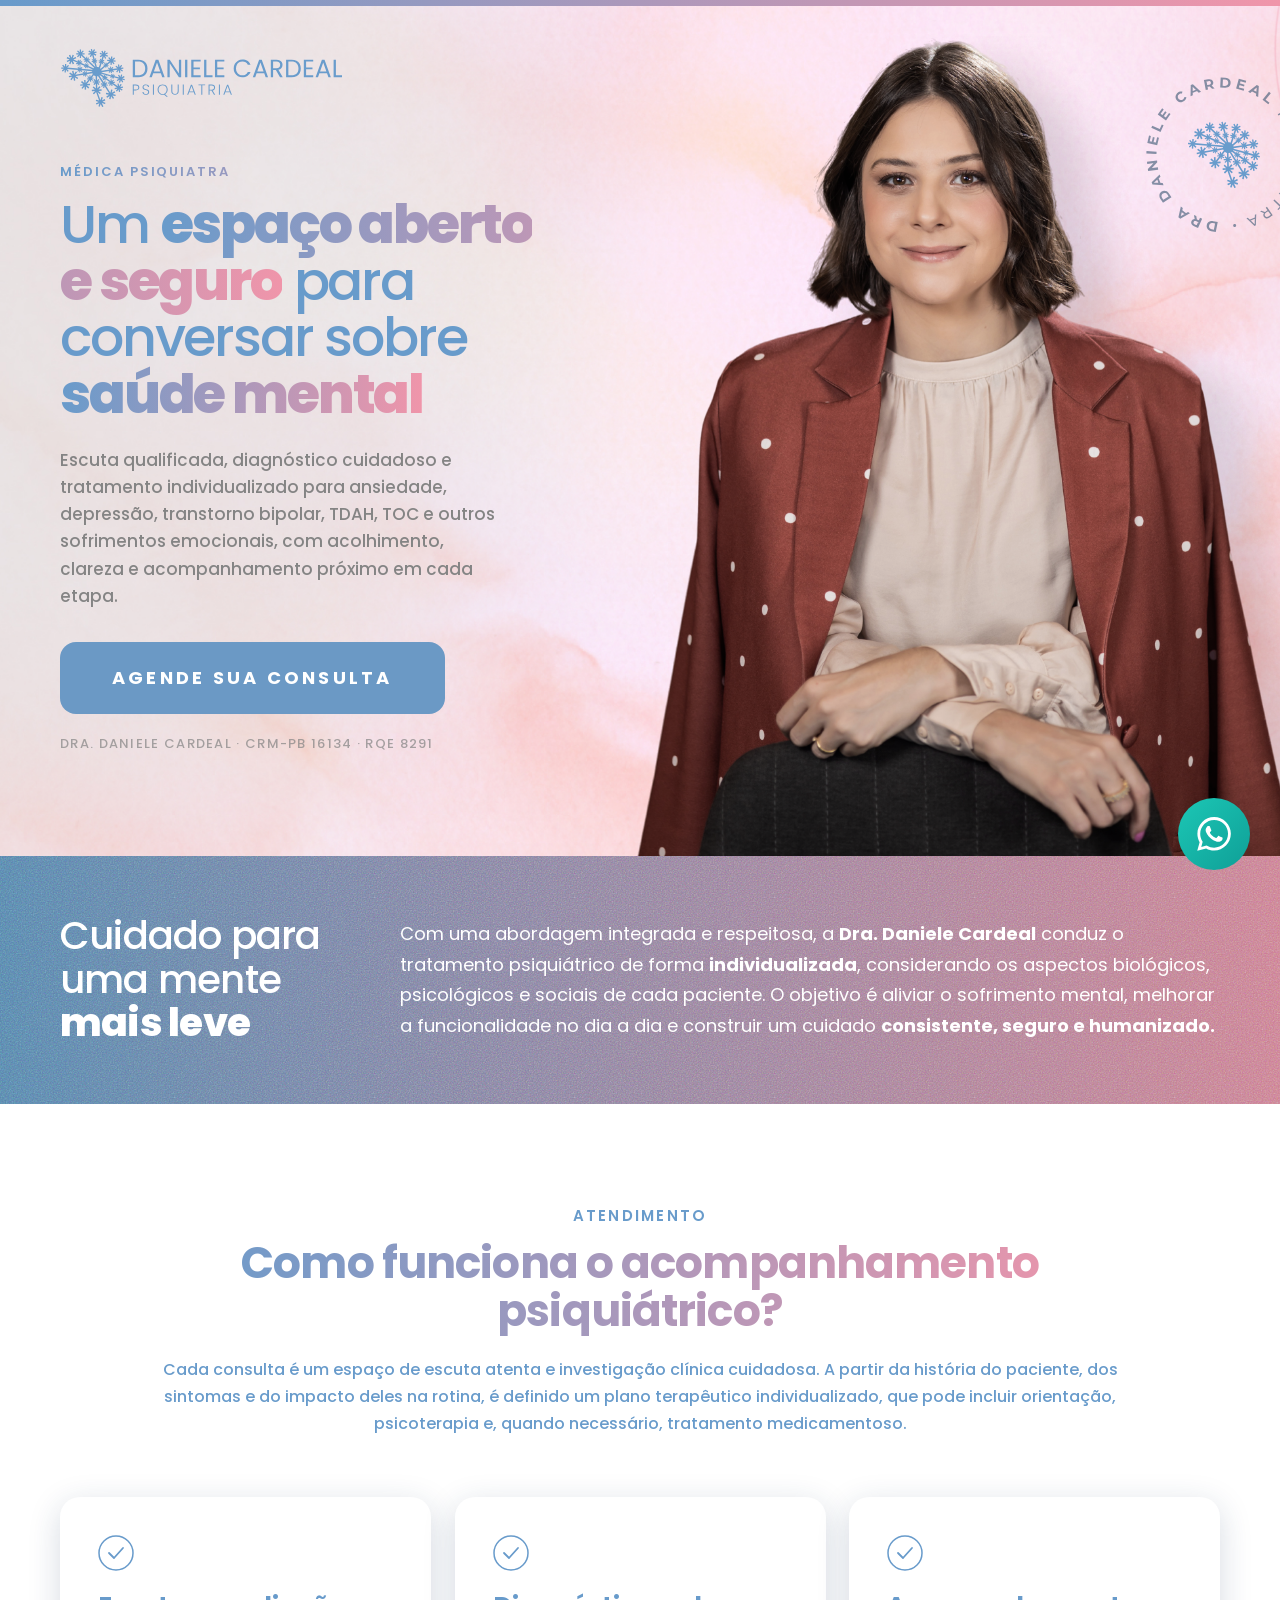
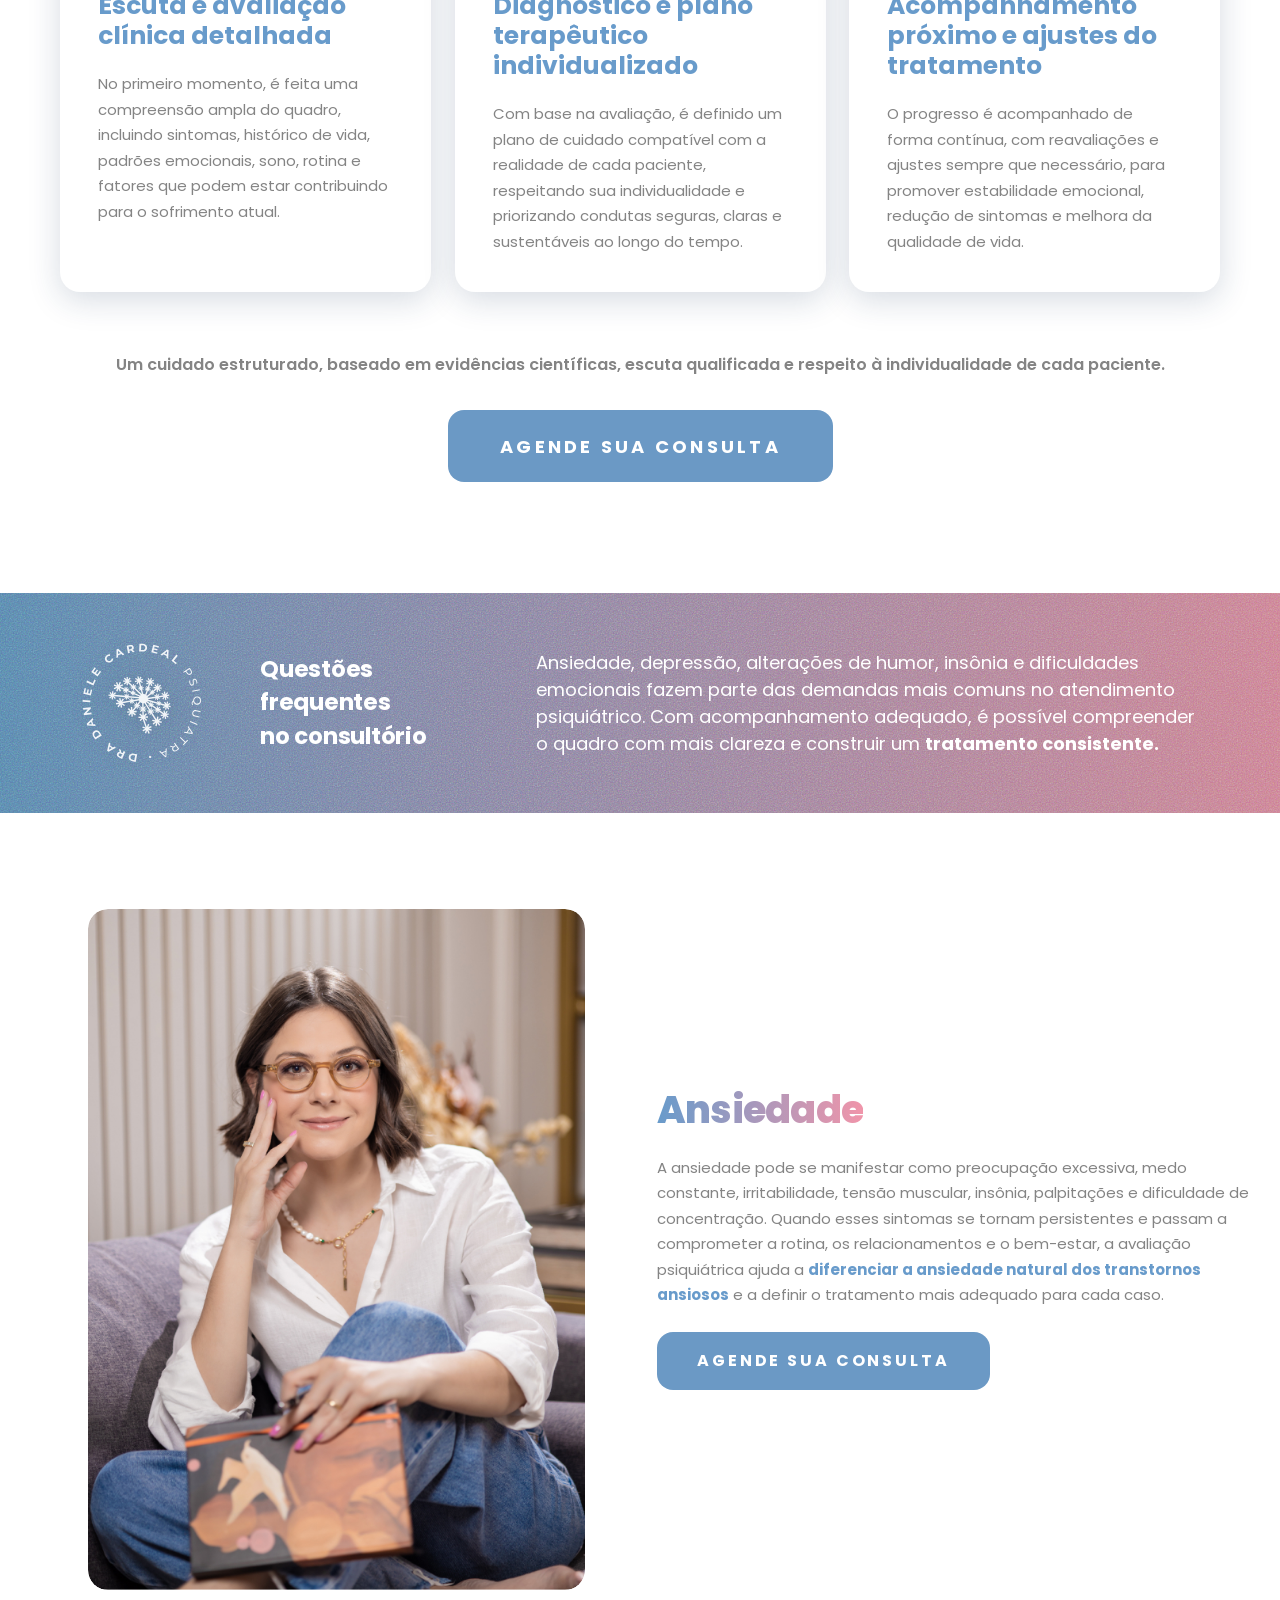
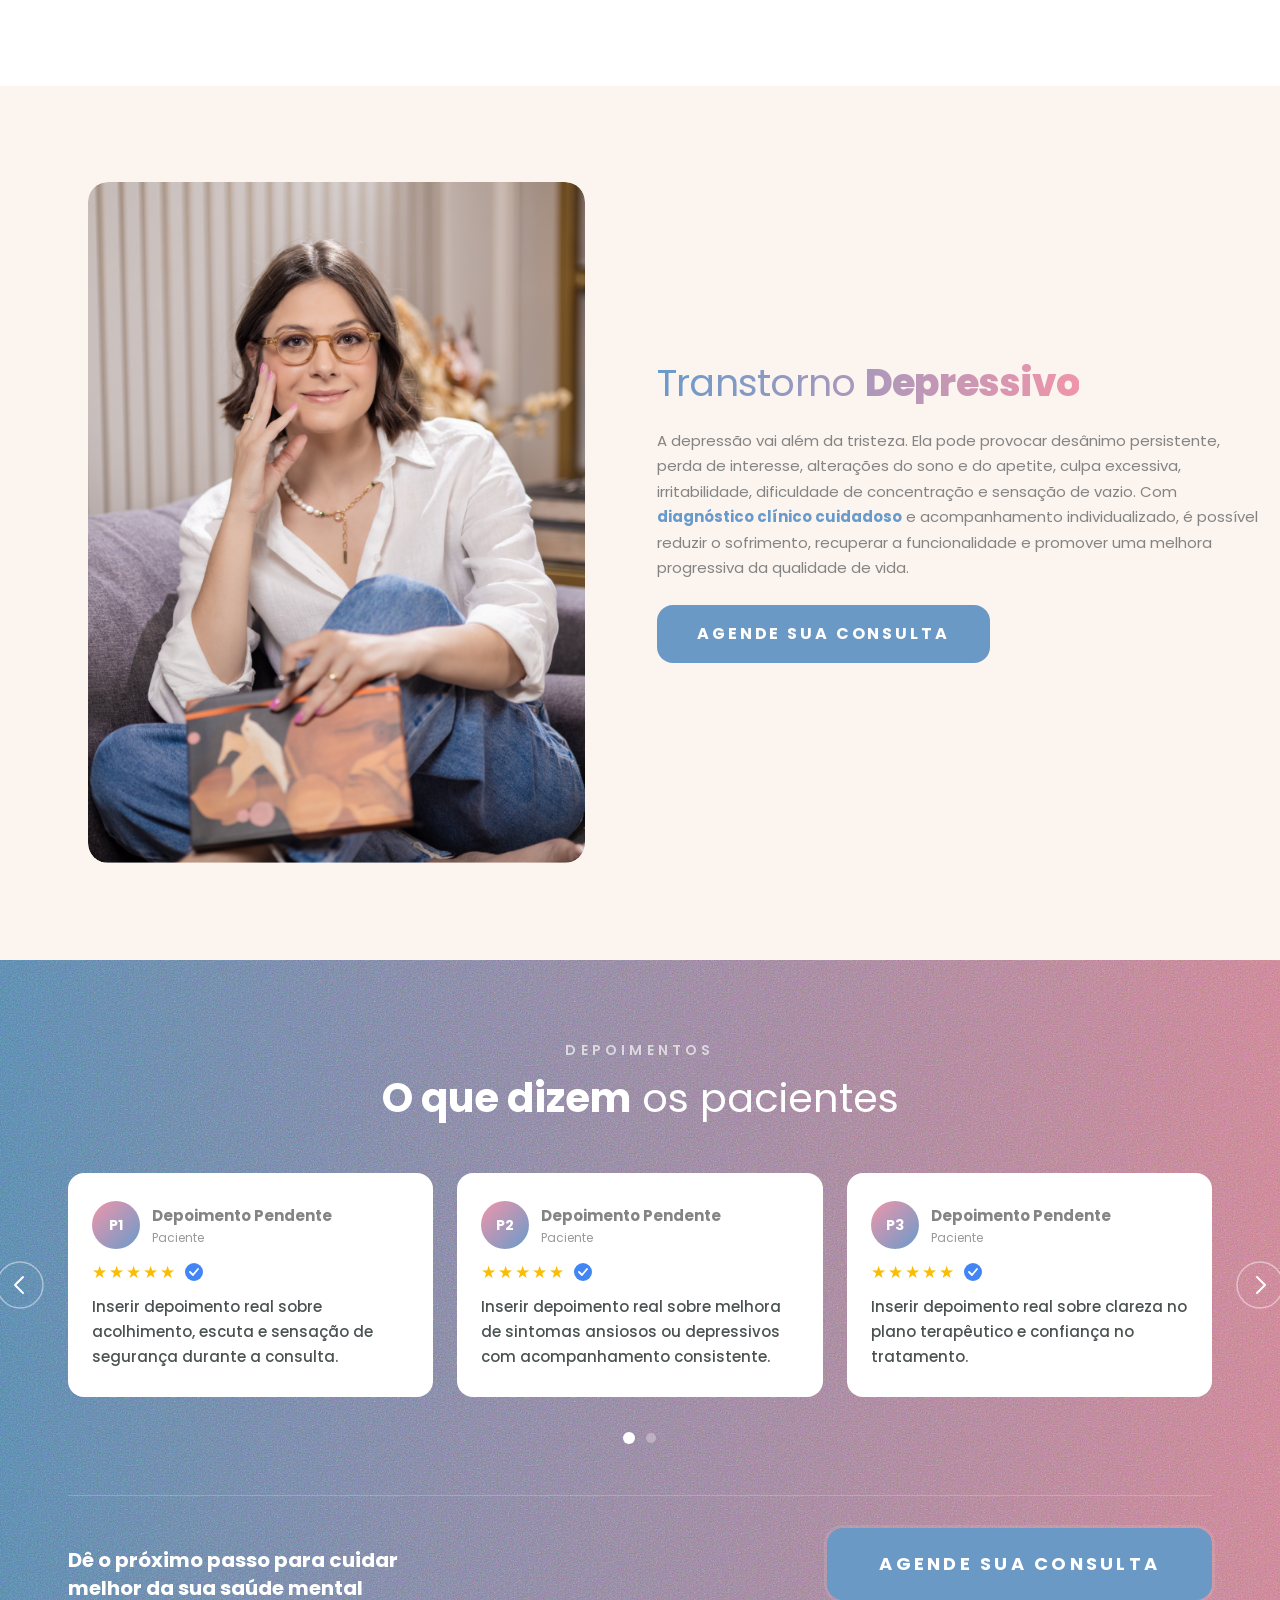
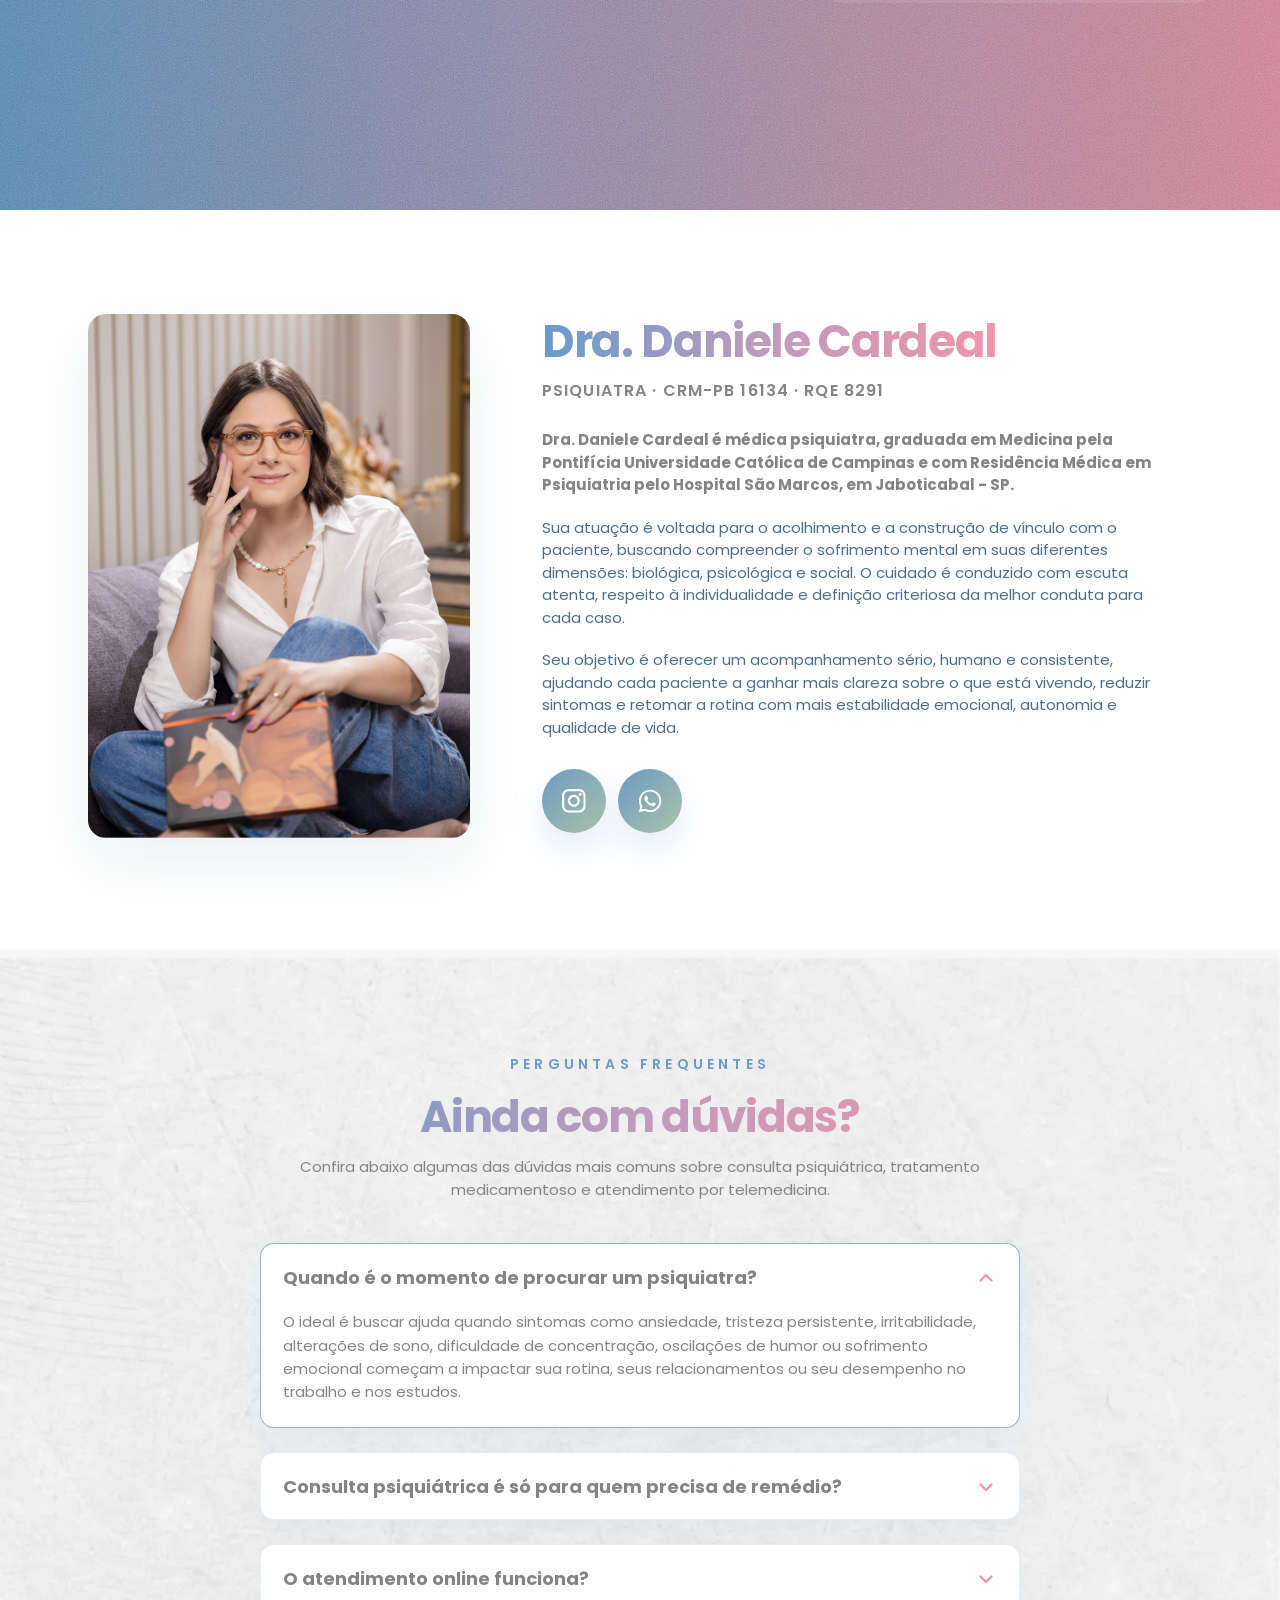
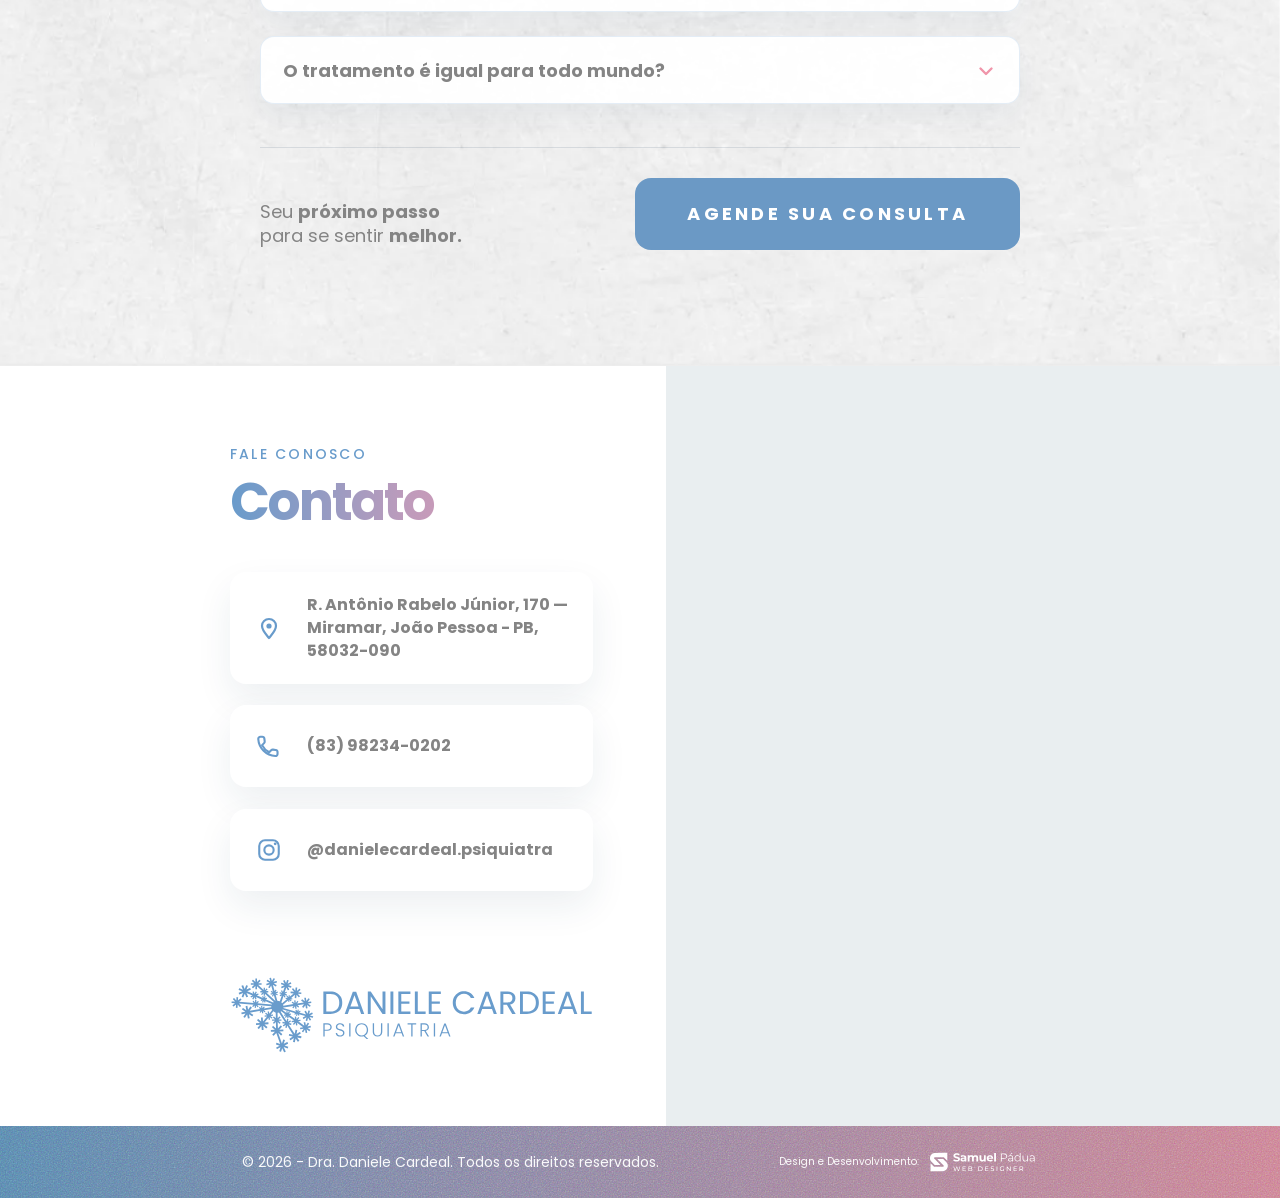
==== commit 245a3c7d: "style: tipografia global Montserrat → Poppins Co-Authored-By: Claude Sonnet 4.6 <noreply@anthropic.c" ====
--- a/index.html
+++ b/index.html
@@ -97,8 +97,8 @@
   <link rel="icon" type="image/svg+xml" href="stamp-iso.svg">
   <link rel="preconnect" href="https://fonts.googleapis.com">
   <link rel="preconnect" href="https://fonts.gstatic.com" crossorigin>
-  <link rel="preload" href="https://fonts.googleapis.com/css2?family=Montserrat:wght@400;500;600;700;800&display=swap" as="style" onload="this.onload=null;this.rel='stylesheet'">
-  <noscript><link rel="stylesheet" href="https://fonts.googleapis.com/css2?family=Montserrat:wght@400;500;600;700;800&display=swap"></noscript>
+  <link rel="preload" href="https://fonts.googleapis.com/css2?family=Poppins:wght@400;500;600;700;800&display=swap" as="style" onload="this.onload=null;this.rel='stylesheet'">
+  <noscript><link rel="stylesheet" href="https://fonts.googleapis.com/css2?family=Poppins:wght@400;500;600;700;800&display=swap"></noscript>
   <link rel="stylesheet" href="style.css">
 </head>
 <body>
--- a/style.css
+++ b/style.css
@@ -20,7 +20,7 @@
 }
 
 body {
-  font-family: 'Montserrat', sans-serif;
+  font-family: 'Poppins', sans-serif;
   color: var(--dark);
   background: var(--white);
   overflow-x: hidden;
@@ -225,7 +225,7 @@
   overflow: hidden;
   position: relative;
   color: var(--white);
-  font-family: 'Montserrat', sans-serif;
+  font-family: 'Poppins', sans-serif;
   font-size: 18px;
   font-weight: 700;
   line-height: 1.28;
@@ -638,8 +638,8 @@
 
 .problems-stamp {
   display: block;
-  width: 100px;
-  height: 100px;
+  width: 124px;
+  height: 124px;
   object-fit: contain;
   filter: brightness(0) invert(1) drop-shadow(0 2px 12px rgba(0,0,0,0.18));
   opacity: 0.9;
@@ -647,8 +647,8 @@
 
 /* Headline */
 .problems-headline {
-  flex: 0 0 200px;
-  font-size: 20px;
+  flex: 0 0 220px;
+  font-size: 23px;
   font-weight: 700;
   line-height: 1.45;
   color: var(--white);
@@ -887,7 +887,7 @@
   white-space: nowrap;
   background: #ffffff;
   color: #848484;
-  font-family: 'Montserrat', sans-serif;
+  font-family: 'Poppins', sans-serif;
   font-size: 13px;
   font-weight: 700;
   letter-spacing: 0.02em;
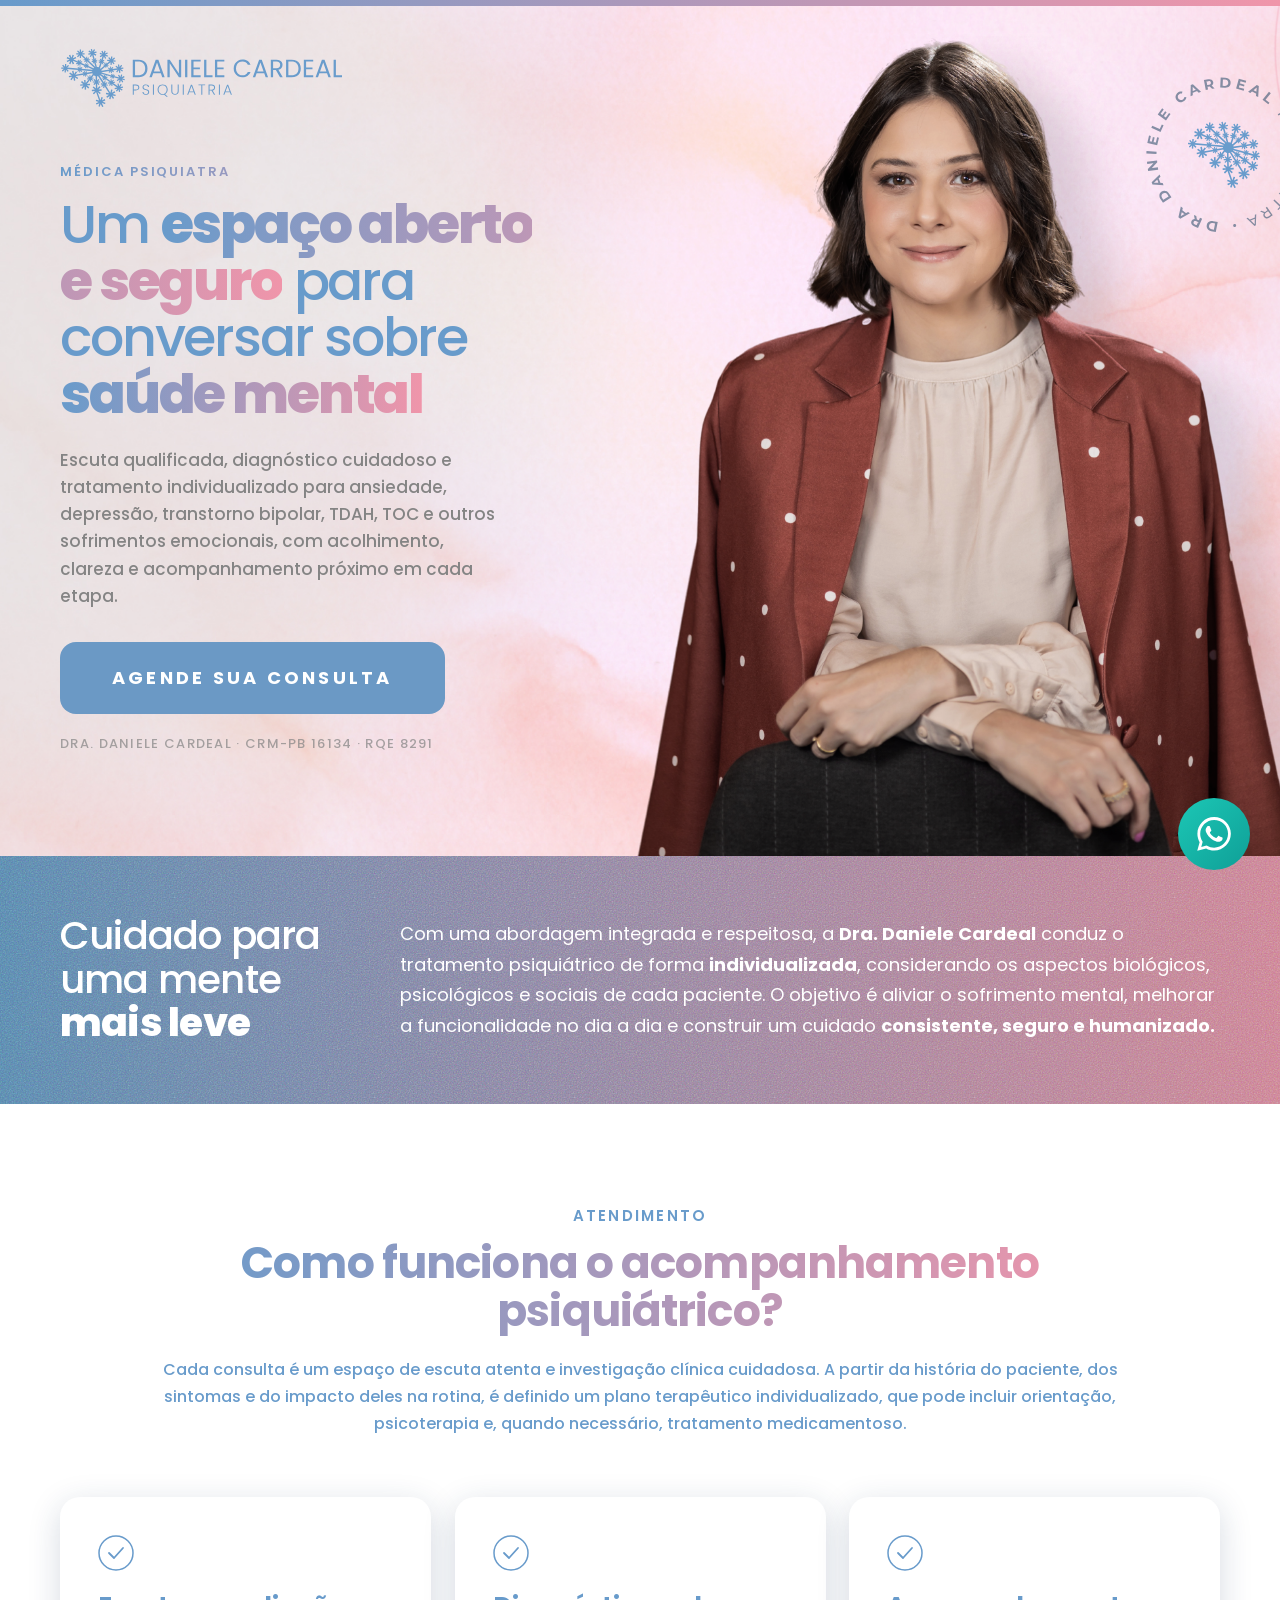
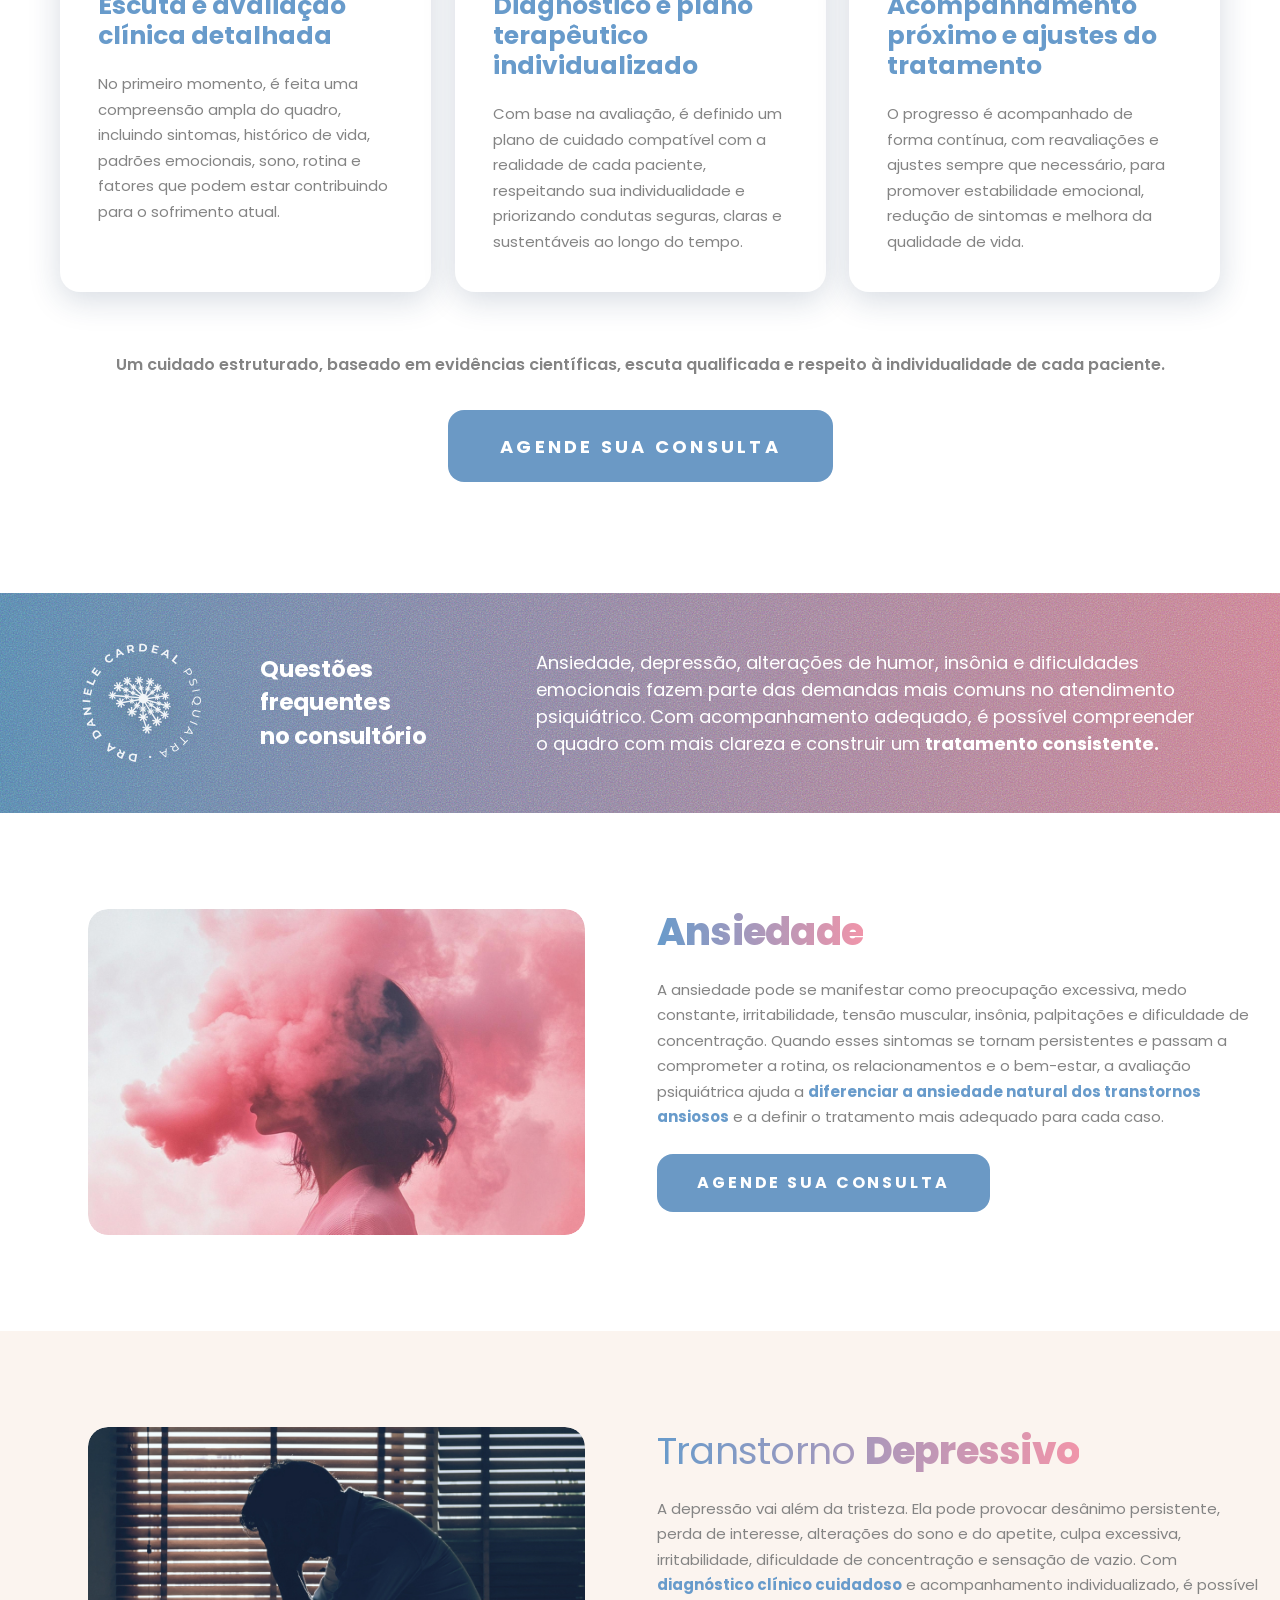
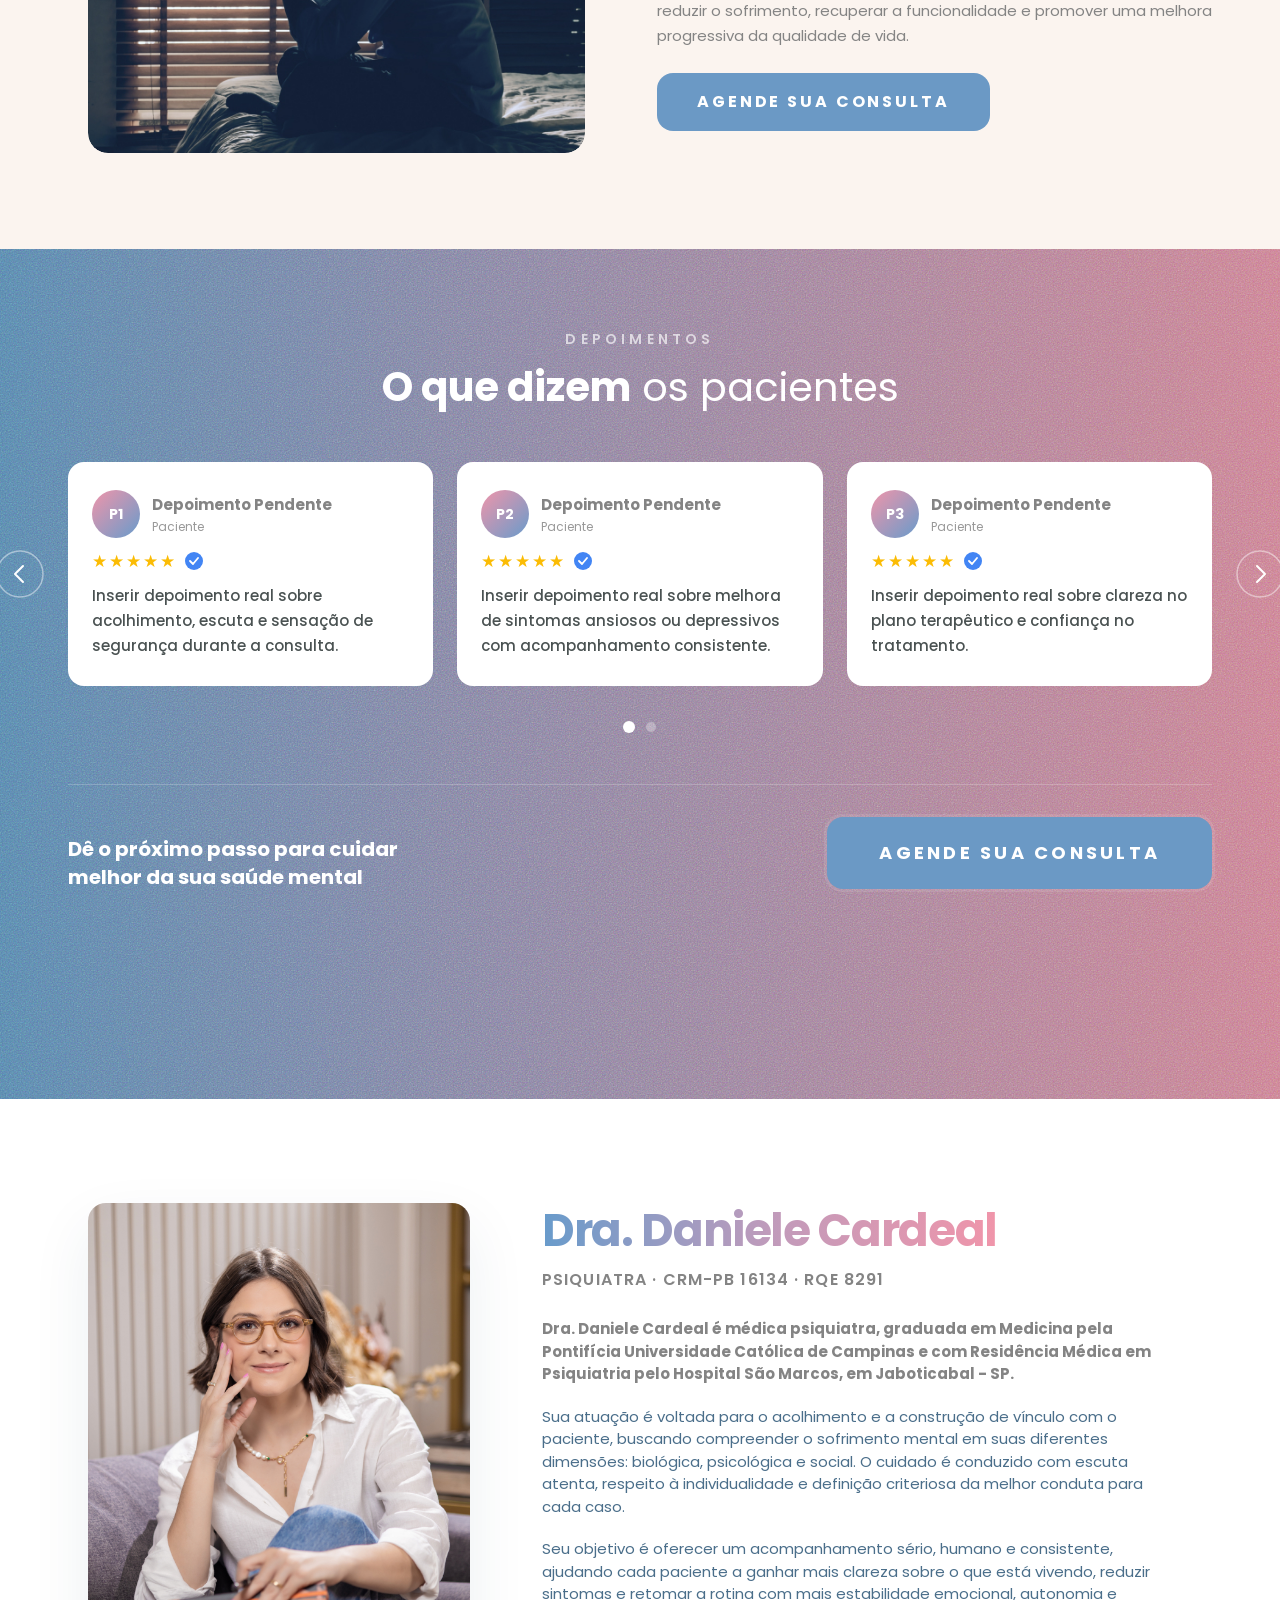
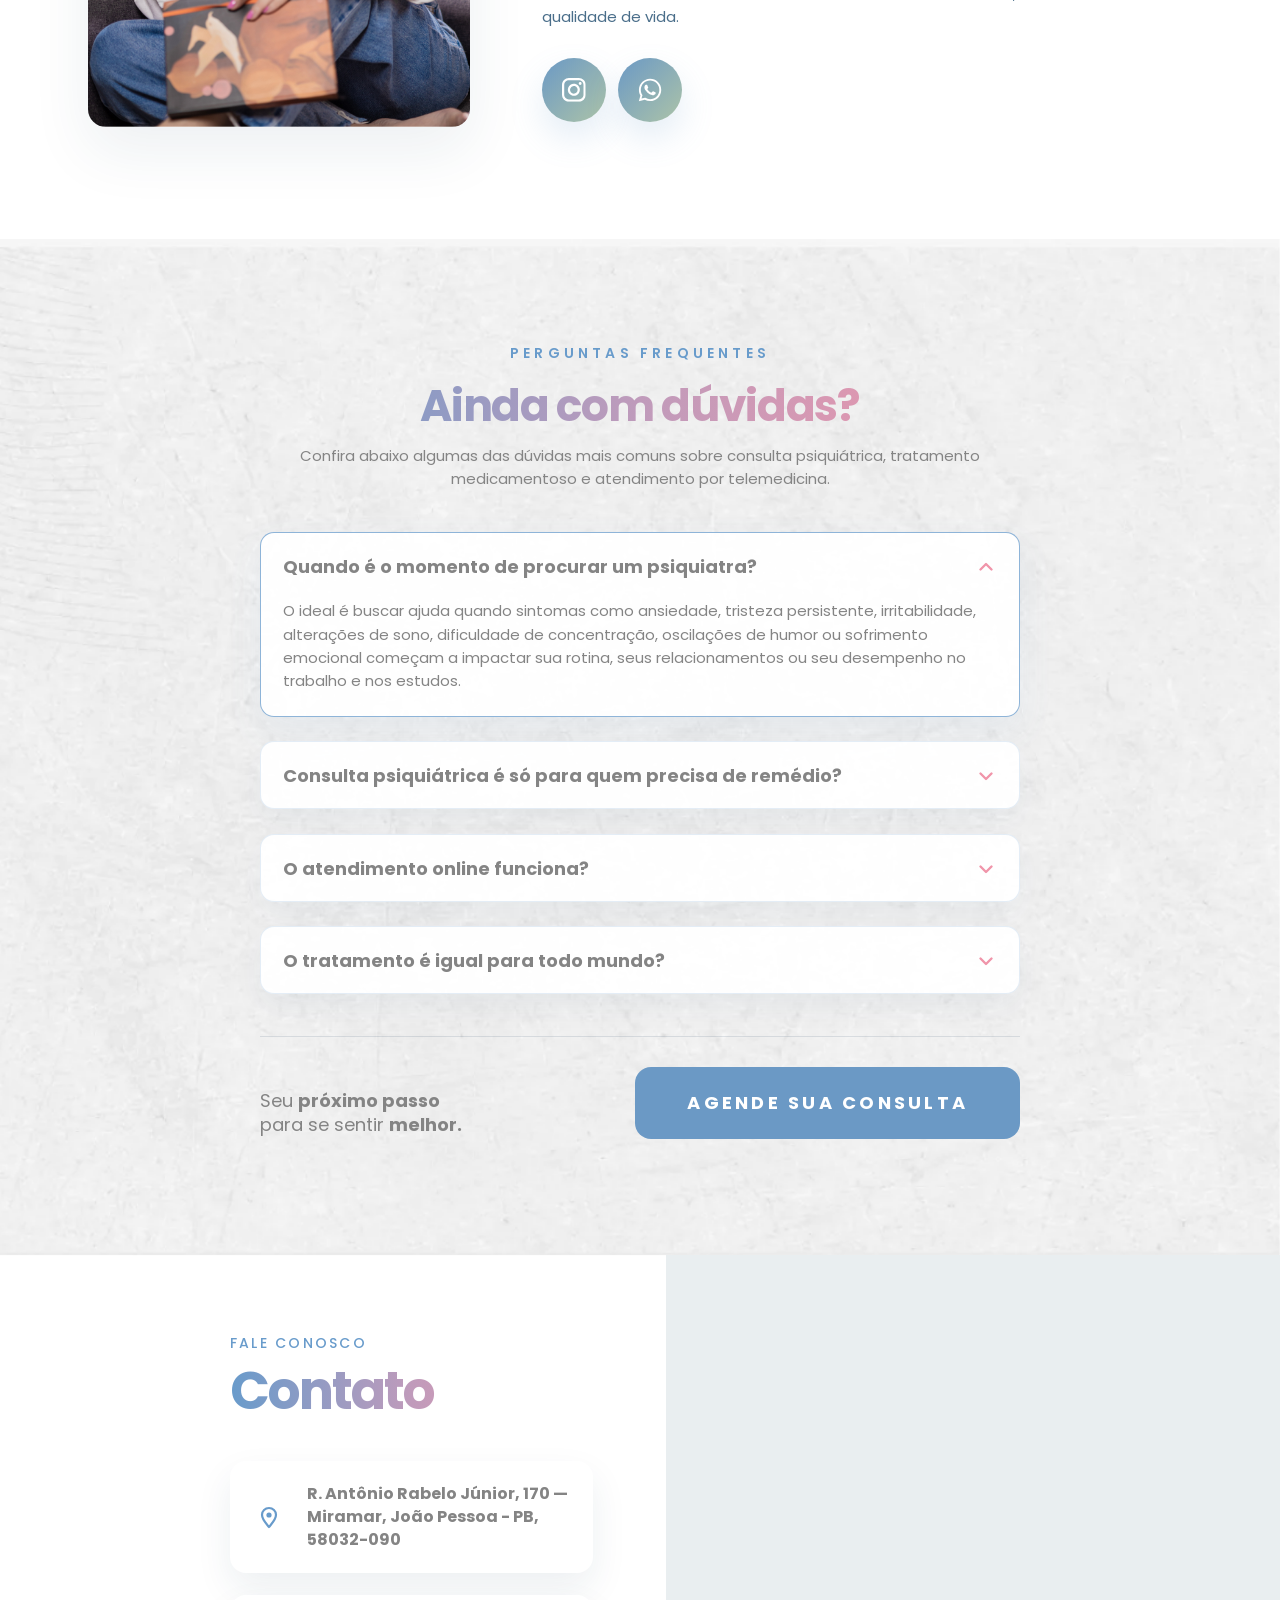
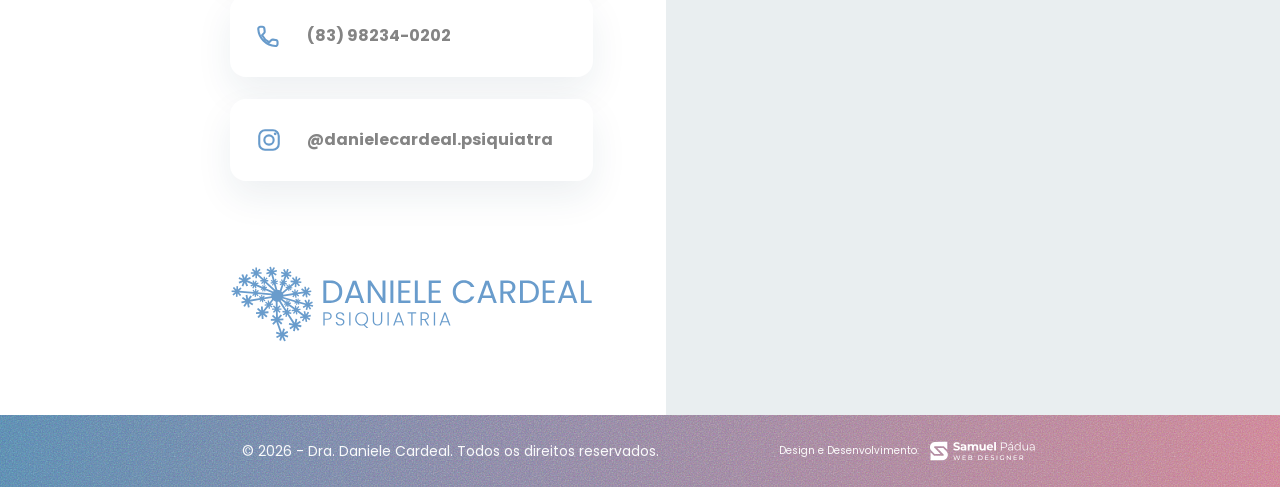
==== commit 8532c27d: "feat: imagens reais nos blocos Ansiedade e Depressão Co-Authored-By: Claude Sonnet 4.6 <noreply@anth" ====
--- a/index.html
+++ b/index.html
@@ -251,7 +251,7 @@
 
       <div class="condition-media">
         <picture>
-          <img src="quem-sou-eu.jpg" class="condition-img" alt="Tratamento para Ansiedade">
+          <img src="ansiedade.jpg" class="condition-img" alt="Tratamento para Ansiedade">
         </picture>
       </div>
 
@@ -273,7 +273,7 @@
 
       <div class="condition-media">
         <picture>
-          <img src="quem-sou-eu.jpg" class="condition-img" alt="Tratamento para Depressão">
+          <img src="depressao.jpg" class="condition-img" alt="Tratamento para Depressão">
         </picture>
       </div>
 
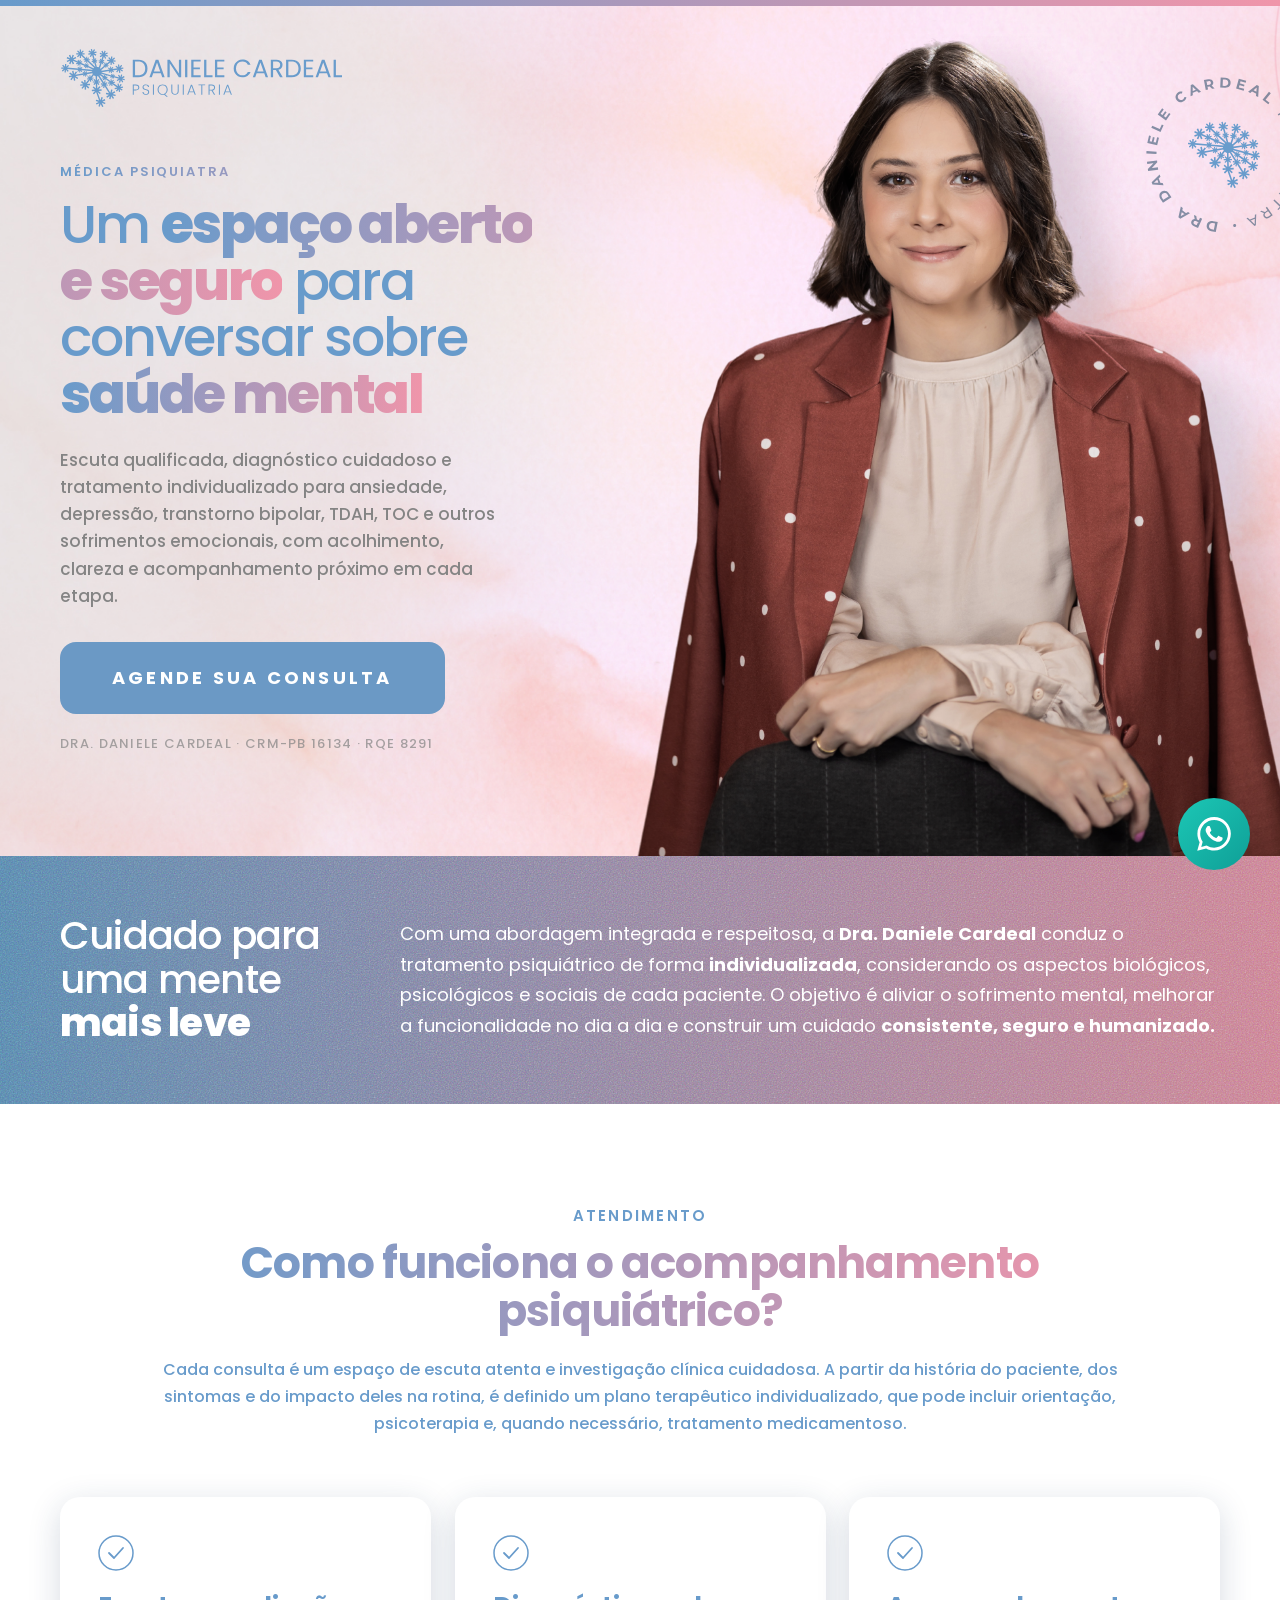
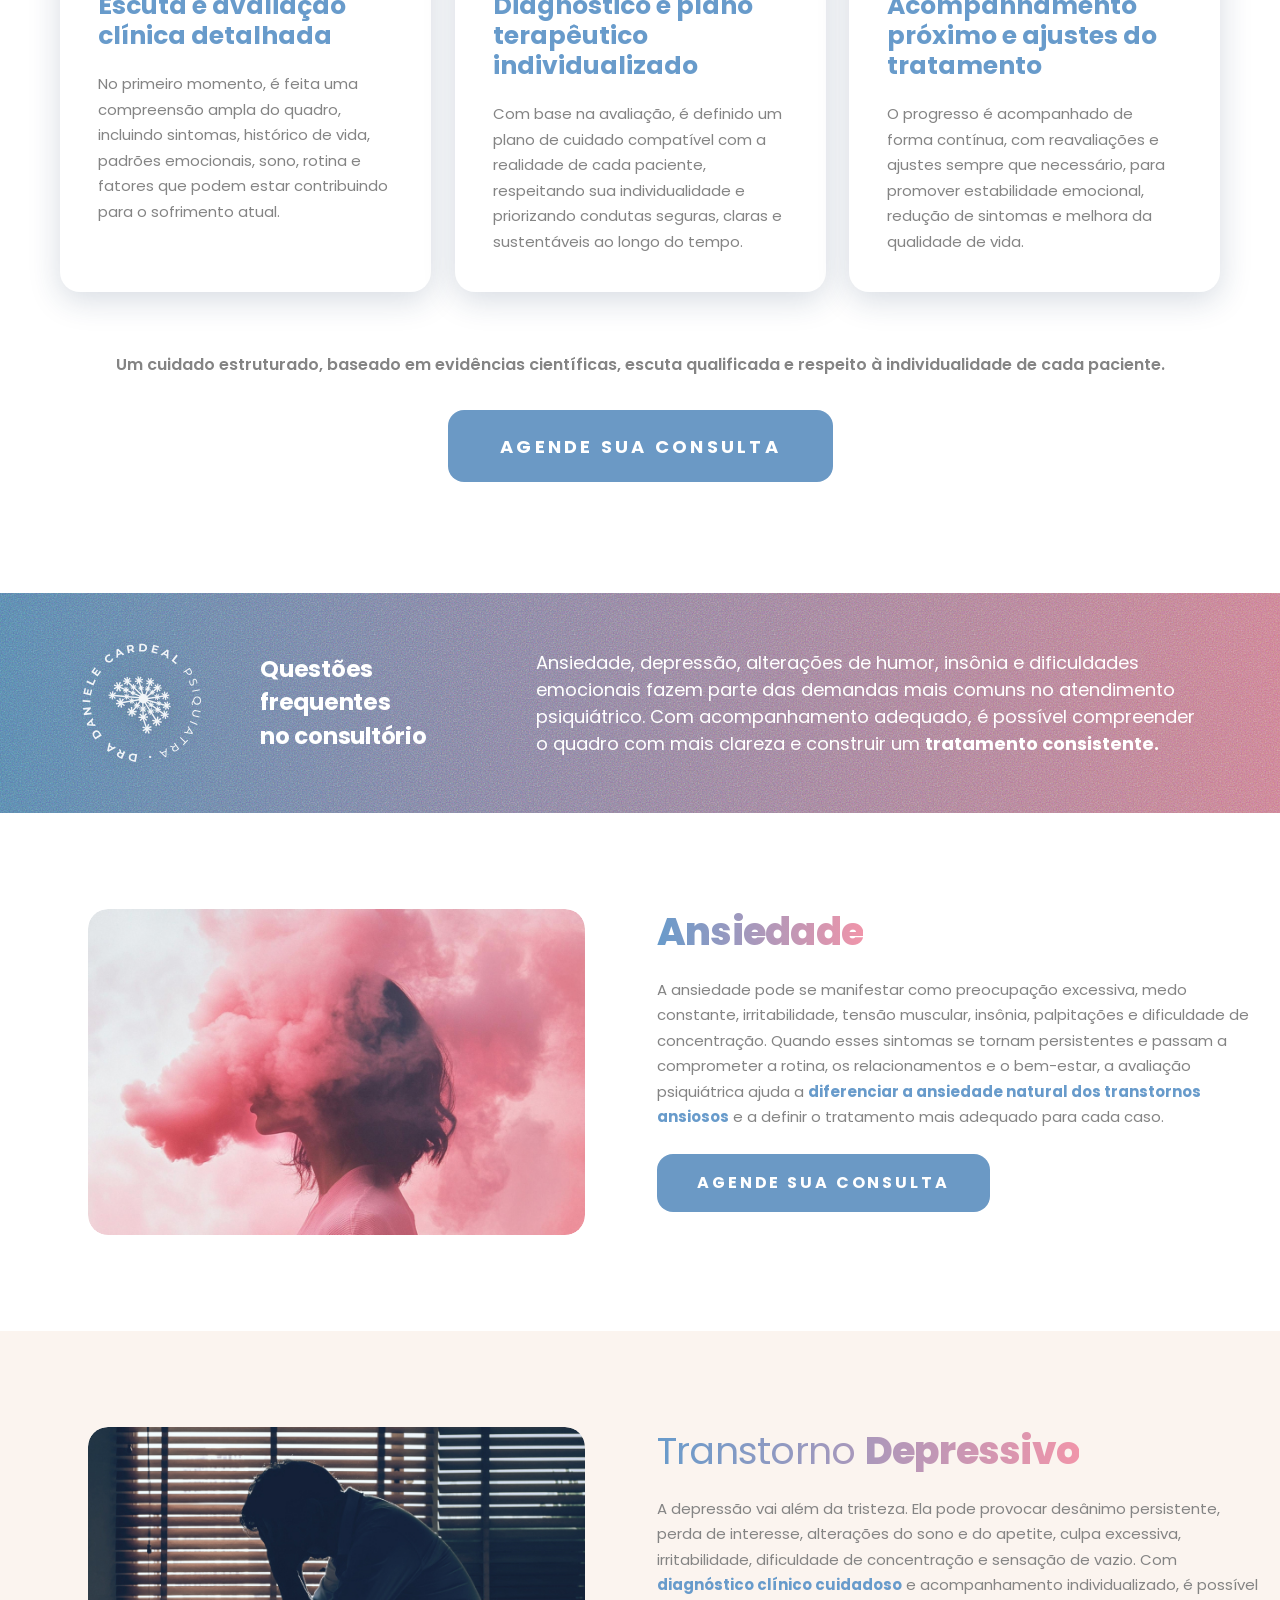
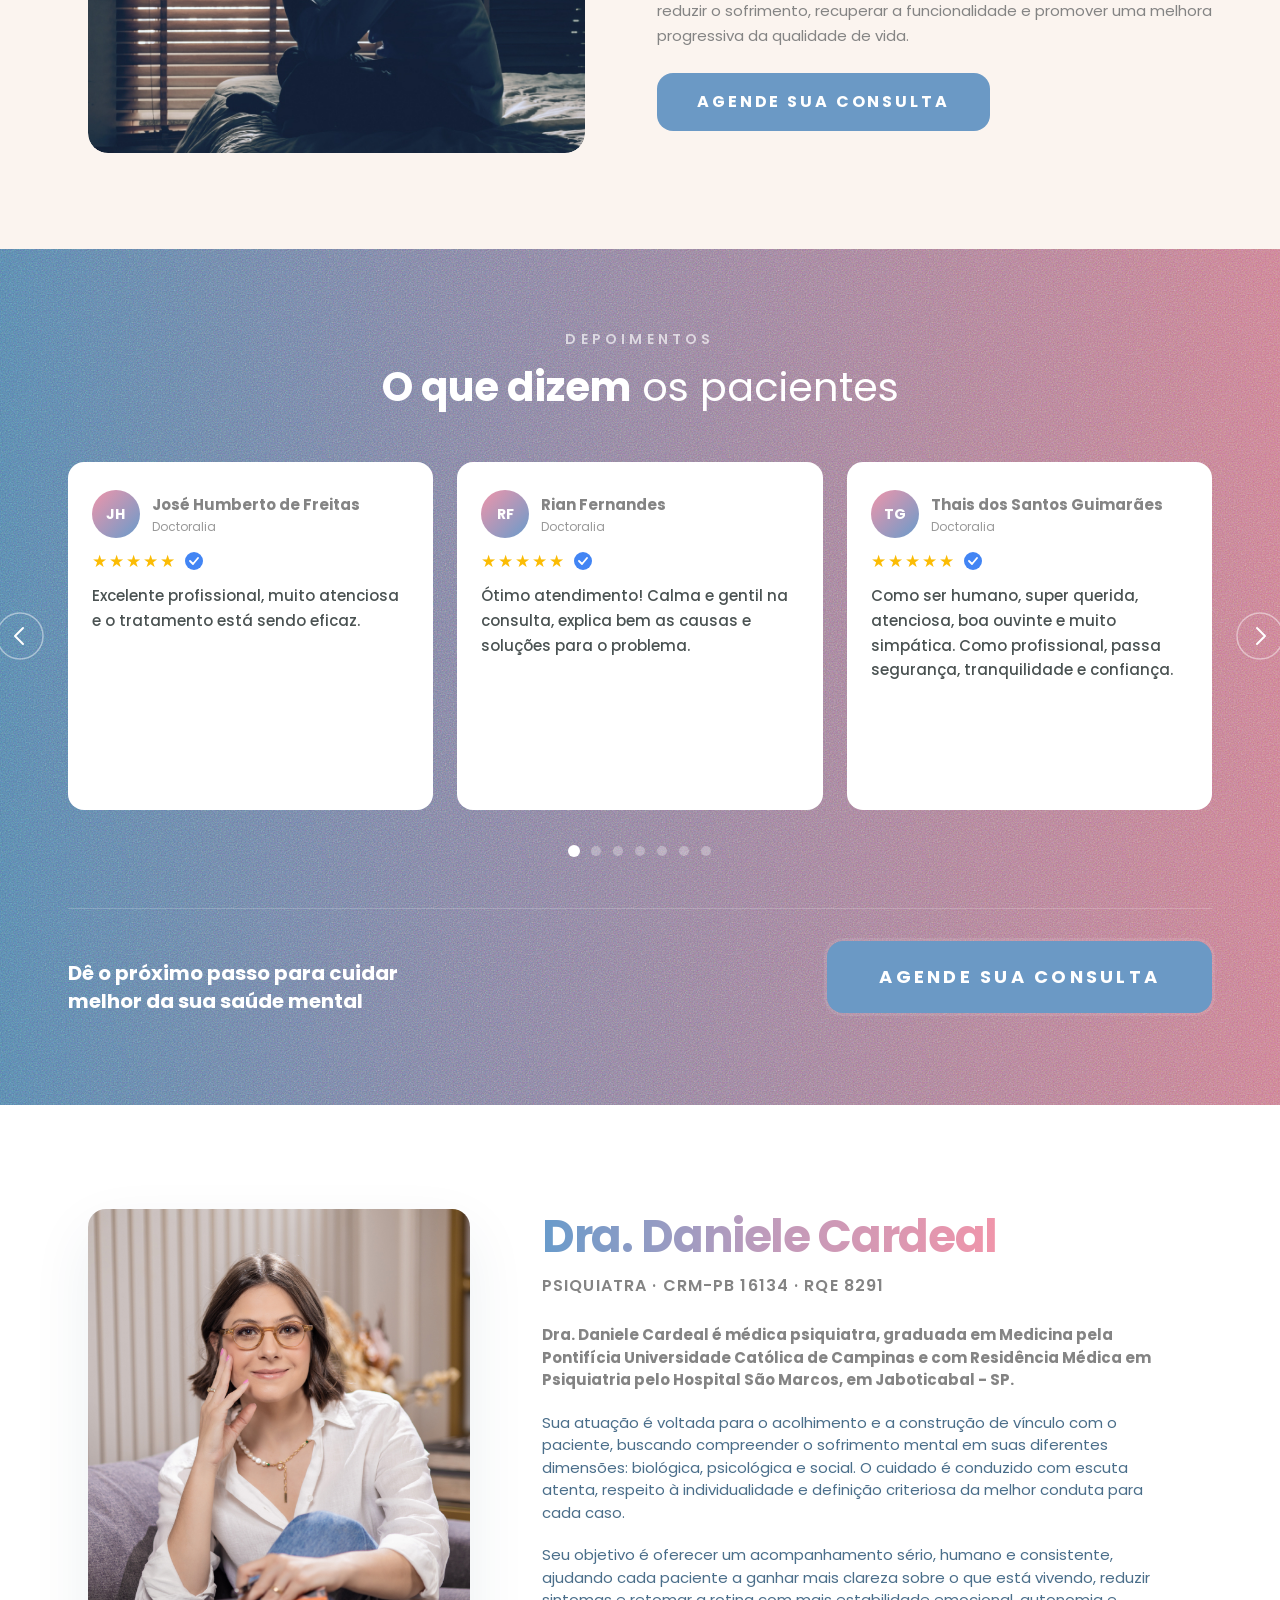
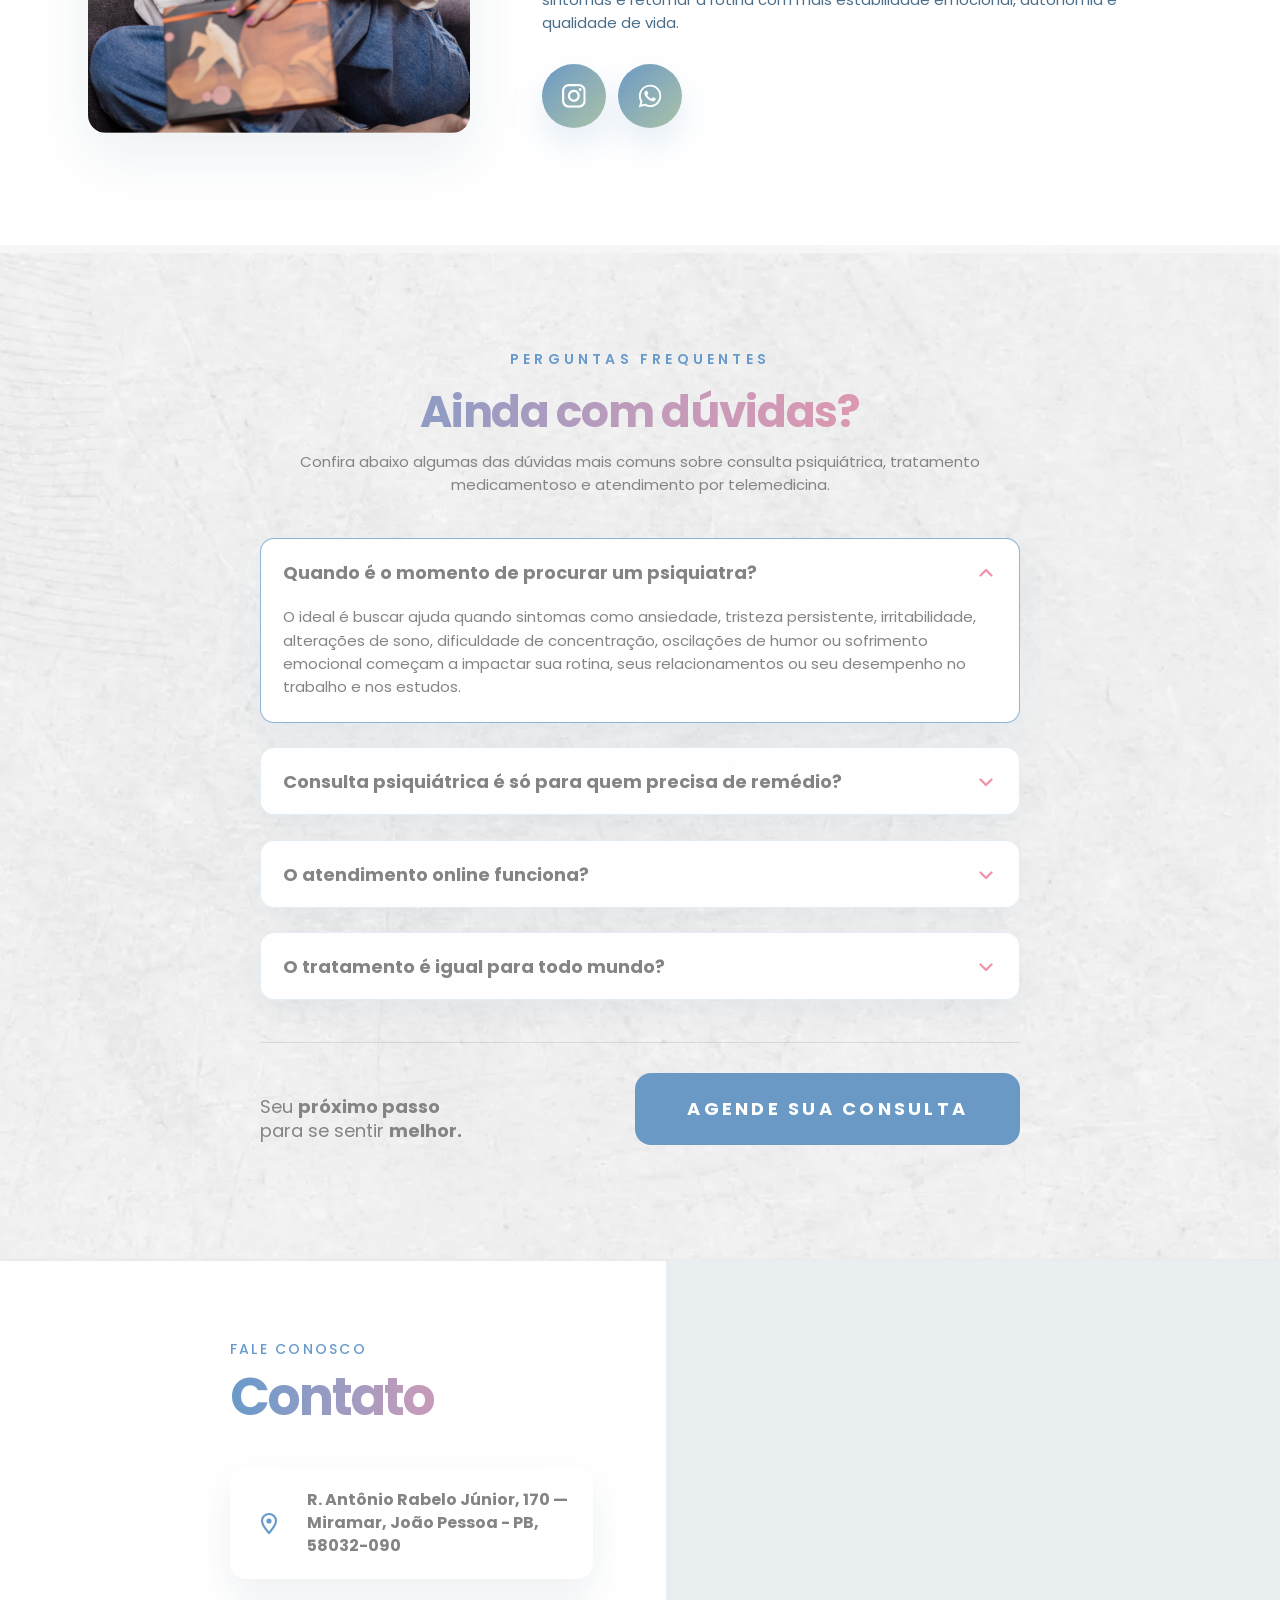
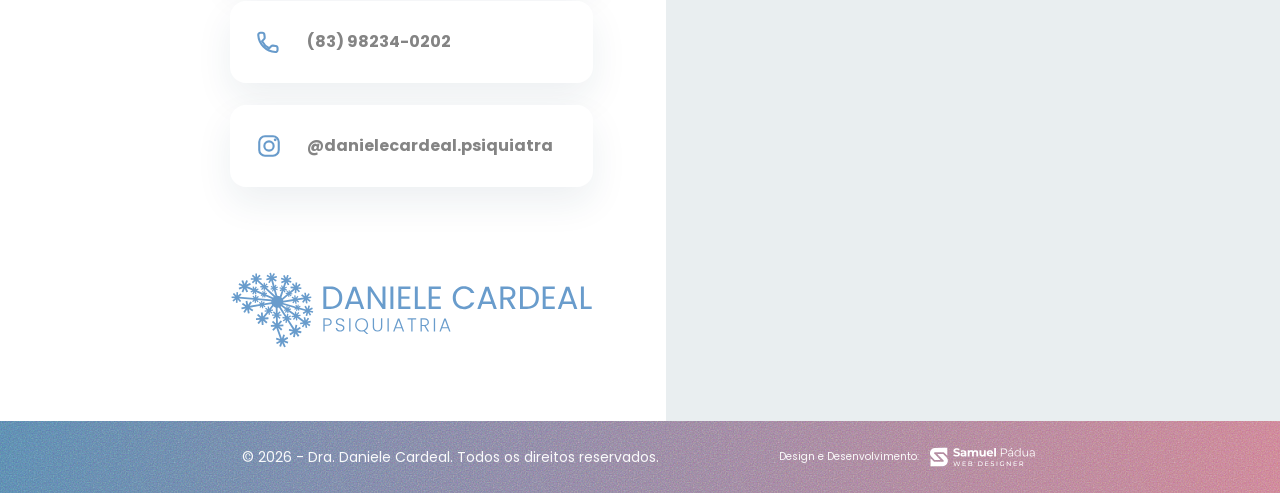
==== commit cafa4a39: "content: 19 depoimentos reais do Doctoralia + link avaliação no links.html Co-Authored-By: Claude So" ====
--- a/index.html
+++ b/index.html
@@ -312,62 +312,287 @@
 
             <div class="review-card">
               <div class="rc-header">
-                <div class="rc-avatar">P1</div>
-                <div class="rc-info">
-                  <strong class="rc-name">Depoimento Pendente</strong>
-                  <span class="rc-count">Paciente</span>
-                </div>
-              </div>
-              <div class="rc-stars">
-                <span class="rc-stars-icons">★★★★★</span>
-                <span class="rc-badge"><svg width="10" height="8" viewBox="0 0 10 8" fill="none"><path d="M1 4l3 3 5-6" stroke="white" stroke-width="1.8" stroke-linecap="round" stroke-linejoin="round"/></svg></span>
-              </div>
-              <p class="rc-text">Inserir depoimento real sobre acolhimento, escuta e sensação de segurança durante a consulta.</p>
-            </div>
-
-            <div class="review-card">
-              <div class="rc-header">
-                <div class="rc-avatar">P2</div>
-                <div class="rc-info">
-                  <strong class="rc-name">Depoimento Pendente</strong>
-                  <span class="rc-count">Paciente</span>
-                </div>
-              </div>
-              <div class="rc-stars">
-                <span class="rc-stars-icons">★★★★★</span>
-                <span class="rc-badge"><svg width="10" height="8" viewBox="0 0 10 8" fill="none"><path d="M1 4l3 3 5-6" stroke="white" stroke-width="1.8" stroke-linecap="round" stroke-linejoin="round"/></svg></span>
-              </div>
-              <p class="rc-text">Inserir depoimento real sobre melhora de sintomas ansiosos ou depressivos com acompanhamento consistente.</p>
-            </div>
-
-            <div class="review-card">
-              <div class="rc-header">
-                <div class="rc-avatar">P3</div>
-                <div class="rc-info">
-                  <strong class="rc-name">Depoimento Pendente</strong>
-                  <span class="rc-count">Paciente</span>
-                </div>
-              </div>
-              <div class="rc-stars">
-                <span class="rc-stars-icons">★★★★★</span>
-                <span class="rc-badge"><svg width="10" height="8" viewBox="0 0 10 8" fill="none"><path d="M1 4l3 3 5-6" stroke="white" stroke-width="1.8" stroke-linecap="round" stroke-linejoin="round"/></svg></span>
-              </div>
-              <p class="rc-text">Inserir depoimento real sobre clareza no plano terapêutico e confiança no tratamento.</p>
-            </div>
-
-            <div class="review-card">
-              <div class="rc-header">
-                <div class="rc-avatar">P4</div>
-                <div class="rc-info">
-                  <strong class="rc-name">Depoimento Pendente</strong>
-                  <span class="rc-count">Paciente</span>
-                </div>
-              </div>
-              <div class="rc-stars">
-                <span class="rc-stars-icons">★★★★★</span>
-                <span class="rc-badge"><svg width="10" height="8" viewBox="0 0 10 8" fill="none"><path d="M1 4l3 3 5-6" stroke="white" stroke-width="1.8" stroke-linecap="round" stroke-linejoin="round"/></svg></span>
-              </div>
-              <p class="rc-text">Inserir depoimento real sobre experiência positiva em telemedicina ou atendimento presencial.</p>
+                <div class="rc-avatar">JH</div>
+                <div class="rc-info">
+                  <strong class="rc-name">José Humberto de Freitas</strong>
+                  <span class="rc-count">Doctoralia</span>
+                </div>
+              </div>
+              <div class="rc-stars">
+                <span class="rc-stars-icons">★★★★★</span>
+                <span class="rc-badge"><svg width="10" height="8" viewBox="0 0 10 8" fill="none"><path d="M1 4l3 3 5-6" stroke="white" stroke-width="1.8" stroke-linecap="round" stroke-linejoin="round"/></svg></span>
+              </div>
+              <p class="rc-text">Excelente profissional, muito atenciosa e o tratamento está sendo eficaz.</p>
+            </div>
+
+            <div class="review-card">
+              <div class="rc-header">
+                <div class="rc-avatar">RF</div>
+                <div class="rc-info">
+                  <strong class="rc-name">Rian Fernandes</strong>
+                  <span class="rc-count">Doctoralia</span>
+                </div>
+              </div>
+              <div class="rc-stars">
+                <span class="rc-stars-icons">★★★★★</span>
+                <span class="rc-badge"><svg width="10" height="8" viewBox="0 0 10 8" fill="none"><path d="M1 4l3 3 5-6" stroke="white" stroke-width="1.8" stroke-linecap="round" stroke-linejoin="round"/></svg></span>
+              </div>
+              <p class="rc-text">Ótimo atendimento! Calma e gentil na consulta, explica bem as causas e soluções para o problema.</p>
+            </div>
+
+            <div class="review-card">
+              <div class="rc-header">
+                <div class="rc-avatar">TG</div>
+                <div class="rc-info">
+                  <strong class="rc-name">Thais dos Santos Guimarães</strong>
+                  <span class="rc-count">Doctoralia</span>
+                </div>
+              </div>
+              <div class="rc-stars">
+                <span class="rc-stars-icons">★★★★★</span>
+                <span class="rc-badge"><svg width="10" height="8" viewBox="0 0 10 8" fill="none"><path d="M1 4l3 3 5-6" stroke="white" stroke-width="1.8" stroke-linecap="round" stroke-linejoin="round"/></svg></span>
+              </div>
+              <p class="rc-text">Como ser humano, super querida, atenciosa, boa ouvinte e muito simpática. Como profissional, passa segurança, tranquilidade e confiança.</p>
+            </div>
+
+            <div class="review-card">
+              <div class="rc-header">
+                <div class="rc-avatar">LE</div>
+                <div class="rc-info">
+                  <strong class="rc-name">Leandro</strong>
+                  <span class="rc-count">Doctoralia</span>
+                </div>
+              </div>
+              <div class="rc-stars">
+                <span class="rc-stars-icons">★★★★★</span>
+                <span class="rc-badge"><svg width="10" height="8" viewBox="0 0 10 8" fill="none"><path d="M1 4l3 3 5-6" stroke="white" stroke-width="1.8" stroke-linecap="round" stroke-linejoin="round"/></svg></span>
+              </div>
+              <p class="rc-text">Profissional atenciosa com as minhas necessidades, me orientou e auxiliou em minha recuperação. Recomendo.</p>
+            </div>
+
+            <div class="review-card">
+              <div class="rc-header">
+                <div class="rc-avatar">SÁ</div>
+                <div class="rc-info">
+                  <strong class="rc-name">Sávio</strong>
+                  <span class="rc-count">Doctoralia</span>
+                </div>
+              </div>
+              <div class="rc-stars">
+                <span class="rc-stars-icons">★★★★★</span>
+                <span class="rc-badge"><svg width="10" height="8" viewBox="0 0 10 8" fill="none"><path d="M1 4l3 3 5-6" stroke="white" stroke-width="1.8" stroke-linecap="round" stroke-linejoin="round"/></svg></span>
+              </div>
+              <p class="rc-text">Dra. Daniele é uma profissional atenciosa e competente. Esclareceu todas as minhas dúvidas. Recomendo.</p>
+            </div>
+
+            <div class="review-card">
+              <div class="rc-header">
+                <div class="rc-avatar">CL</div>
+                <div class="rc-info">
+                  <strong class="rc-name">Claudia</strong>
+                  <span class="rc-count">Doctoralia</span>
+                </div>
+              </div>
+              <div class="rc-stars">
+                <span class="rc-stars-icons">★★★★★</span>
+                <span class="rc-badge"><svg width="10" height="8" viewBox="0 0 10 8" fill="none"><path d="M1 4l3 3 5-6" stroke="white" stroke-width="1.8" stroke-linecap="round" stroke-linejoin="round"/></svg></span>
+              </div>
+              <p class="rc-text">Médica atenciosa, atendimento no horário marcado, atualizada com as medicações e sabe ouvir o paciente.</p>
+            </div>
+
+            <div class="review-card">
+              <div class="rc-header">
+                <div class="rc-avatar">AF</div>
+                <div class="rc-info">
+                  <strong class="rc-name">Aparecida Fátima</strong>
+                  <span class="rc-count">Doctoralia</span>
+                </div>
+              </div>
+              <div class="rc-stars">
+                <span class="rc-stars-icons">★★★★★</span>
+                <span class="rc-badge"><svg width="10" height="8" viewBox="0 0 10 8" fill="none"><path d="M1 4l3 3 5-6" stroke="white" stroke-width="1.8" stroke-linecap="round" stroke-linejoin="round"/></svg></span>
+              </div>
+              <p class="rc-text">Ótima profissional. Muito atenciosa durante a consulta e muito solícita no pós-consulta, dando todo suporte possível por meio do WhatsApp. Doutora sempre pronta para fazer ajustes no tratamento até que tenha o efeito desejado. Super recomendo.</p>
+            </div>
+
+            <div class="review-card">
+              <div class="rc-header">
+                <div class="rc-avatar">JE</div>
+                <div class="rc-info">
+                  <strong class="rc-name">José Eduardo Soares</strong>
+                  <span class="rc-count">Doctoralia</span>
+                </div>
+              </div>
+              <div class="rc-stars">
+                <span class="rc-stars-icons">★★★★★</span>
+                <span class="rc-badge"><svg width="10" height="8" viewBox="0 0 10 8" fill="none"><path d="M1 4l3 3 5-6" stroke="white" stroke-width="1.8" stroke-linecap="round" stroke-linejoin="round"/></svg></span>
+              </div>
+              <p class="rc-text">Muito atenciosa, calma e gentil durante o atendimento. Recomendo ela para todos que precisarem passar por uma consulta com uma ótima profissional.</p>
+            </div>
+
+            <div class="review-card">
+              <div class="rc-header">
+                <div class="rc-avatar">FC</div>
+                <div class="rc-info">
+                  <strong class="rc-name">Fabia Cardeal</strong>
+                  <span class="rc-count">Doctoralia</span>
+                </div>
+              </div>
+              <div class="rc-stars">
+                <span class="rc-stars-icons">★★★★★</span>
+                <span class="rc-badge"><svg width="10" height="8" viewBox="0 0 10 8" fill="none"><path d="M1 4l3 3 5-6" stroke="white" stroke-width="1.8" stroke-linecap="round" stroke-linejoin="round"/></svg></span>
+              </div>
+              <p class="rc-text">Ótima profissional, atenciosa e cuida bem dos pacientes, além de ter um consultório localizado em ótimo lugar.</p>
+            </div>
+
+            <div class="review-card">
+              <div class="rc-header">
+                <div class="rc-avatar">LL</div>
+                <div class="rc-info">
+                  <strong class="rc-name">Leticia Lima</strong>
+                  <span class="rc-count">Doctoralia</span>
+                </div>
+              </div>
+              <div class="rc-stars">
+                <span class="rc-stars-icons">★★★★★</span>
+                <span class="rc-badge"><svg width="10" height="8" viewBox="0 0 10 8" fill="none"><path d="M1 4l3 3 5-6" stroke="white" stroke-width="1.8" stroke-linecap="round" stroke-linejoin="round"/></svg></span>
+              </div>
+              <p class="rc-text">Ótima profissional! Tratamento muito eficiente, me ajudou muito! Fui muito bem orientada sobre tudo que eu precisava. Super recomendo!</p>
+            </div>
+
+            <div class="review-card">
+              <div class="rc-header">
+                <div class="rc-avatar">FR</div>
+                <div class="rc-info">
+                  <strong class="rc-name">Frederico</strong>
+                  <span class="rc-count">Doctoralia</span>
+                </div>
+              </div>
+              <div class="rc-stars">
+                <span class="rc-stars-icons">★★★★★</span>
+                <span class="rc-badge"><svg width="10" height="8" viewBox="0 0 10 8" fill="none"><path d="M1 4l3 3 5-6" stroke="white" stroke-width="1.8" stroke-linecap="round" stroke-linejoin="round"/></svg></span>
+              </div>
+              <p class="rc-text">Muito boa a consulta, percebi que a doutora conhece muito e foi simpática e amistosa na consulta, esclarecendo todas as dúvidas que tive.</p>
+            </div>
+
+            <div class="review-card">
+              <div class="rc-header">
+                <div class="rc-avatar">BR</div>
+                <div class="rc-info">
+                  <strong class="rc-name">Bruno</strong>
+                  <span class="rc-count">Doctoralia</span>
+                </div>
+              </div>
+              <div class="rc-stars">
+                <span class="rc-stars-icons">★★★★★</span>
+                <span class="rc-badge"><svg width="10" height="8" viewBox="0 0 10 8" fill="none"><path d="M1 4l3 3 5-6" stroke="white" stroke-width="1.8" stroke-linecap="round" stroke-linejoin="round"/></svg></span>
+              </div>
+              <p class="rc-text">A Dra. Daniele foi muito atenciosa e acolhedora, me ouviu com paciência e me explicou o que estava acontecendo. Propôs o tratamento mais adequado e sinto que logo estarei melhor. Que todos possam encontrar profissionais assim quando precisarem de ajuda!</p>
+            </div>
+
+            <div class="review-card">
+              <div class="rc-header">
+                <div class="rc-avatar">CA</div>
+                <div class="rc-info">
+                  <strong class="rc-name">Caroline</strong>
+                  <span class="rc-count">Doctoralia</span>
+                </div>
+              </div>
+              <div class="rc-stars">
+                <span class="rc-stars-icons">★★★★★</span>
+                <span class="rc-badge"><svg width="10" height="8" viewBox="0 0 10 8" fill="none"><path d="M1 4l3 3 5-6" stroke="white" stroke-width="1.8" stroke-linecap="round" stroke-linejoin="round"/></svg></span>
+              </div>
+              <p class="rc-text">Minha consulta com a Dra. Daniele foi totalmente diferente (positivamente) do que eu imaginava ser uma consulta com um psiquiatra. Ela é muito atenciosa, simpática, esclareceu minhas dúvidas sobre o tratamento e pretendo continuar acompanhando com ela.</p>
+            </div>
+
+            <div class="review-card">
+              <div class="rc-header">
+                <div class="rc-avatar">LM</div>
+                <div class="rc-info">
+                  <strong class="rc-name">Leandro Móz</strong>
+                  <span class="rc-count">Doctoralia</span>
+                </div>
+              </div>
+              <div class="rc-stars">
+                <span class="rc-stars-icons">★★★★★</span>
+                <span class="rc-badge"><svg width="10" height="8" viewBox="0 0 10 8" fill="none"><path d="M1 4l3 3 5-6" stroke="white" stroke-width="1.8" stroke-linecap="round" stroke-linejoin="round"/></svg></span>
+              </div>
+              <p class="rc-text">A Dra. Daniele sabe aliar o profissionalismo com o lado humano. Me senti muito confortável durante todo o tratamento. Soube ouvir e indicar o melhor caminho para minha cura.</p>
+            </div>
+
+            <div class="review-card">
+              <div class="rc-header">
+                <div class="rc-avatar">GM</div>
+                <div class="rc-info">
+                  <strong class="rc-name">Gabriela Móz</strong>
+                  <span class="rc-count">Doctoralia</span>
+                </div>
+              </div>
+              <div class="rc-stars">
+                <span class="rc-stars-icons">★★★★★</span>
+                <span class="rc-badge"><svg width="10" height="8" viewBox="0 0 10 8" fill="none"><path d="M1 4l3 3 5-6" stroke="white" stroke-width="1.8" stroke-linecap="round" stroke-linejoin="round"/></svg></span>
+              </div>
+              <p class="rc-text">Dra. Daniele foi extremamente atenciosa, muito educada e cuidadosa. Prestou um ótimo atendimento. Uma excelente profissional.</p>
+            </div>
+
+            <div class="review-card">
+              <div class="rc-header">
+                <div class="rc-avatar">CM</div>
+                <div class="rc-info">
+                  <strong class="rc-name">Camila</strong>
+                  <span class="rc-count">Doctoralia</span>
+                </div>
+              </div>
+              <div class="rc-stars">
+                <span class="rc-stars-icons">★★★★★</span>
+                <span class="rc-badge"><svg width="10" height="8" viewBox="0 0 10 8" fill="none"><path d="M1 4l3 3 5-6" stroke="white" stroke-width="1.8" stroke-linecap="round" stroke-linejoin="round"/></svg></span>
+              </div>
+              <p class="rc-text">Dra. Daniele me atendeu com prontidão, paciência e carinho. Me senti acolhida o tempo todo. Recomendo!</p>
+            </div>
+
+            <div class="review-card">
+              <div class="rc-header">
+                <div class="rc-avatar">TC</div>
+                <div class="rc-info">
+                  <strong class="rc-name">Thalita Cintra de Pádua</strong>
+                  <span class="rc-count">Doctoralia</span>
+                </div>
+              </div>
+              <div class="rc-stars">
+                <span class="rc-stars-icons">★★★★★</span>
+                <span class="rc-badge"><svg width="10" height="8" viewBox="0 0 10 8" fill="none"><path d="M1 4l3 3 5-6" stroke="white" stroke-width="1.8" stroke-linecap="round" stroke-linejoin="round"/></svg></span>
+              </div>
+              <p class="rc-text">Dra. Daniele é muito atenciosa, sempre muito pontual. O consultório é muito bonito, limpo e arejado. Ela está sempre em busca de conhecimento para um melhor diagnóstico.</p>
+            </div>
+
+            <div class="review-card">
+              <div class="rc-header">
+                <div class="rc-avatar">PC</div>
+                <div class="rc-info">
+                  <strong class="rc-name">Patrícia Cândido</strong>
+                  <span class="rc-count">Doctoralia</span>
+                </div>
+              </div>
+              <div class="rc-stars">
+                <span class="rc-stars-icons">★★★★★</span>
+                <span class="rc-badge"><svg width="10" height="8" viewBox="0 0 10 8" fill="none"><path d="M1 4l3 3 5-6" stroke="white" stroke-width="1.8" stroke-linecap="round" stroke-linejoin="round"/></svg></span>
+              </div>
+              <p class="rc-text">Ótima médica. A consulta é bem detalhada e humanizada. Escuta com paciência o paciente. Tive uma melhora muito significativa no meu quadro clínico e estou muito satisfeita com o tratamento. Me senti realmente acolhida pela Dra. Daniele. Super indico a profissional.</p>
+            </div>
+
+            <div class="review-card">
+              <div class="rc-header">
+                <div class="rc-avatar">JS</div>
+                <div class="rc-info">
+                  <strong class="rc-name">Josyane Santana</strong>
+                  <span class="rc-count">Doctoralia</span>
+                </div>
+              </div>
+              <div class="rc-stars">
+                <span class="rc-stars-icons">★★★★★</span>
+                <span class="rc-badge"><svg width="10" height="8" viewBox="0 0 10 8" fill="none"><path d="M1 4l3 3 5-6" stroke="white" stroke-width="1.8" stroke-linecap="round" stroke-linejoin="round"/></svg></span>
+              </div>
+              <p class="rc-text">A Dra. Daniele é uma excelente médica. Muito atenciosa, prestativa, humana e competente. Super indico!</p>
             </div>
 
           </div>
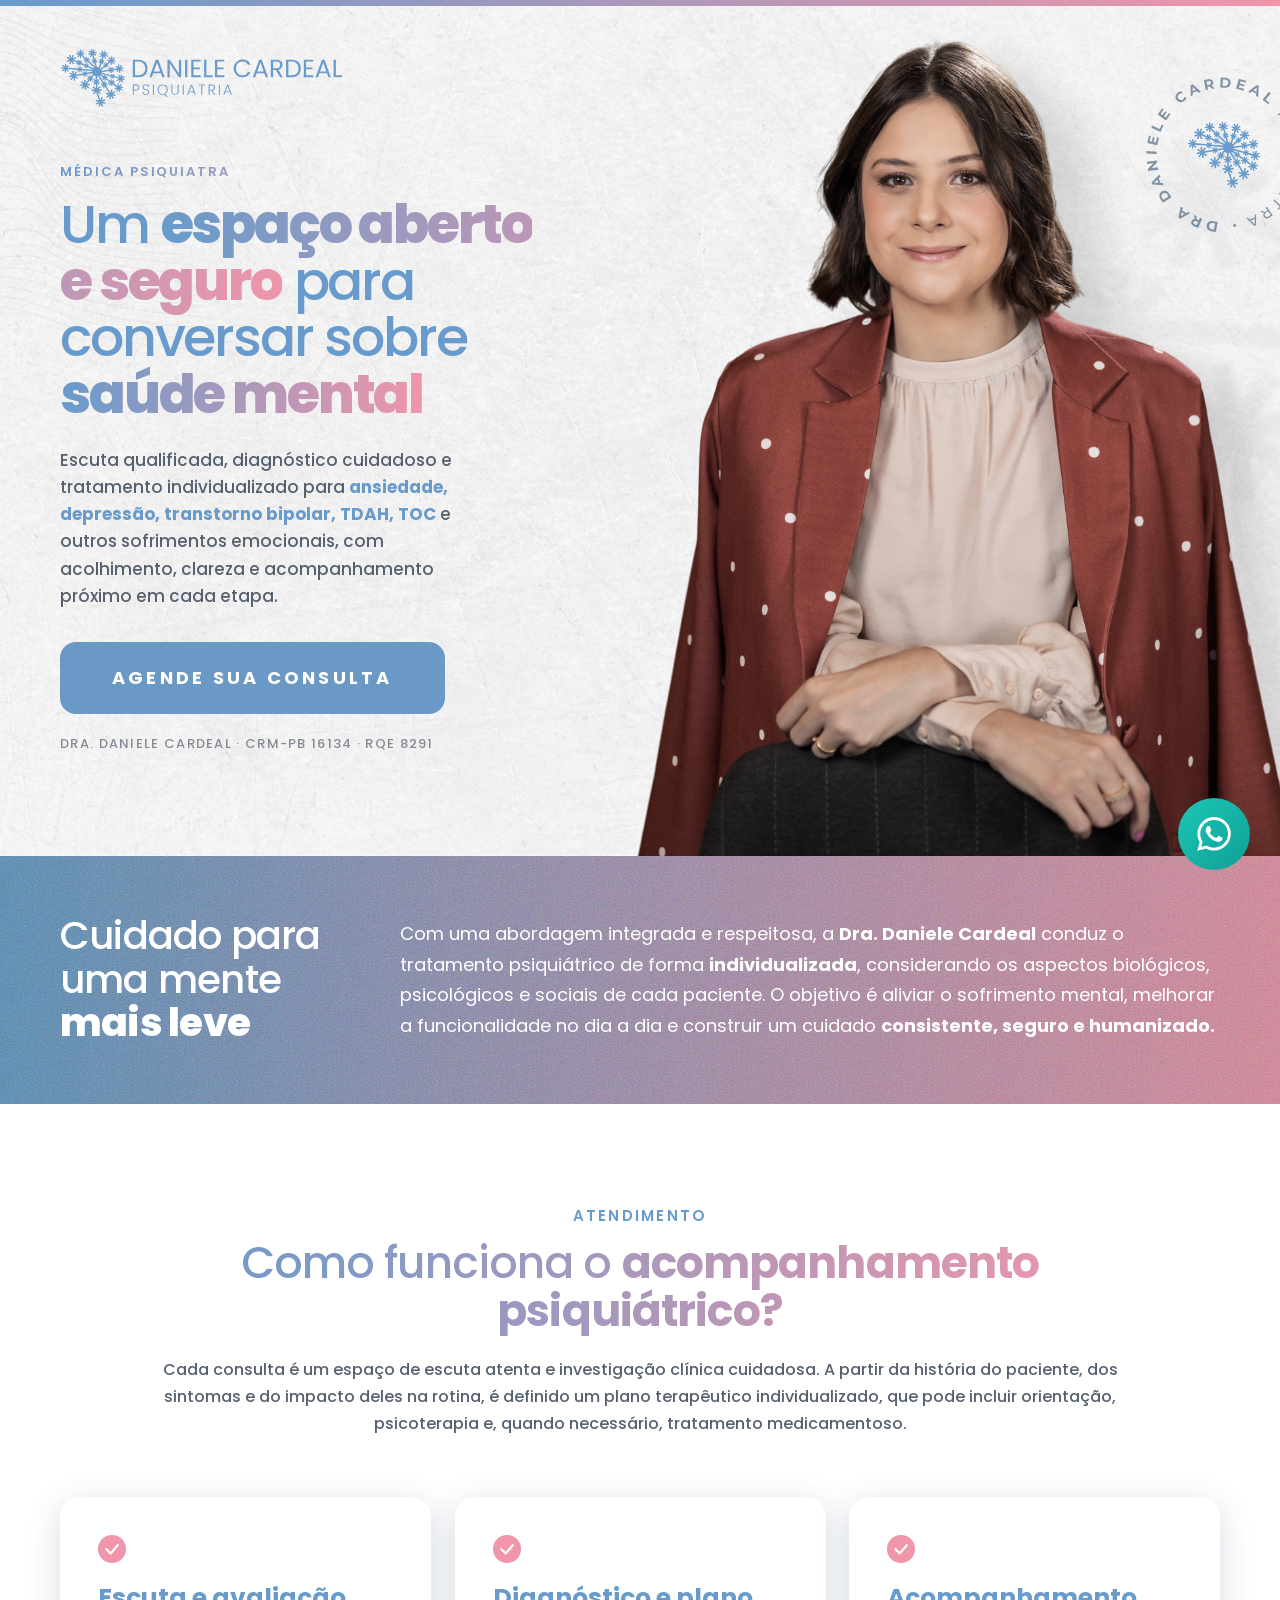
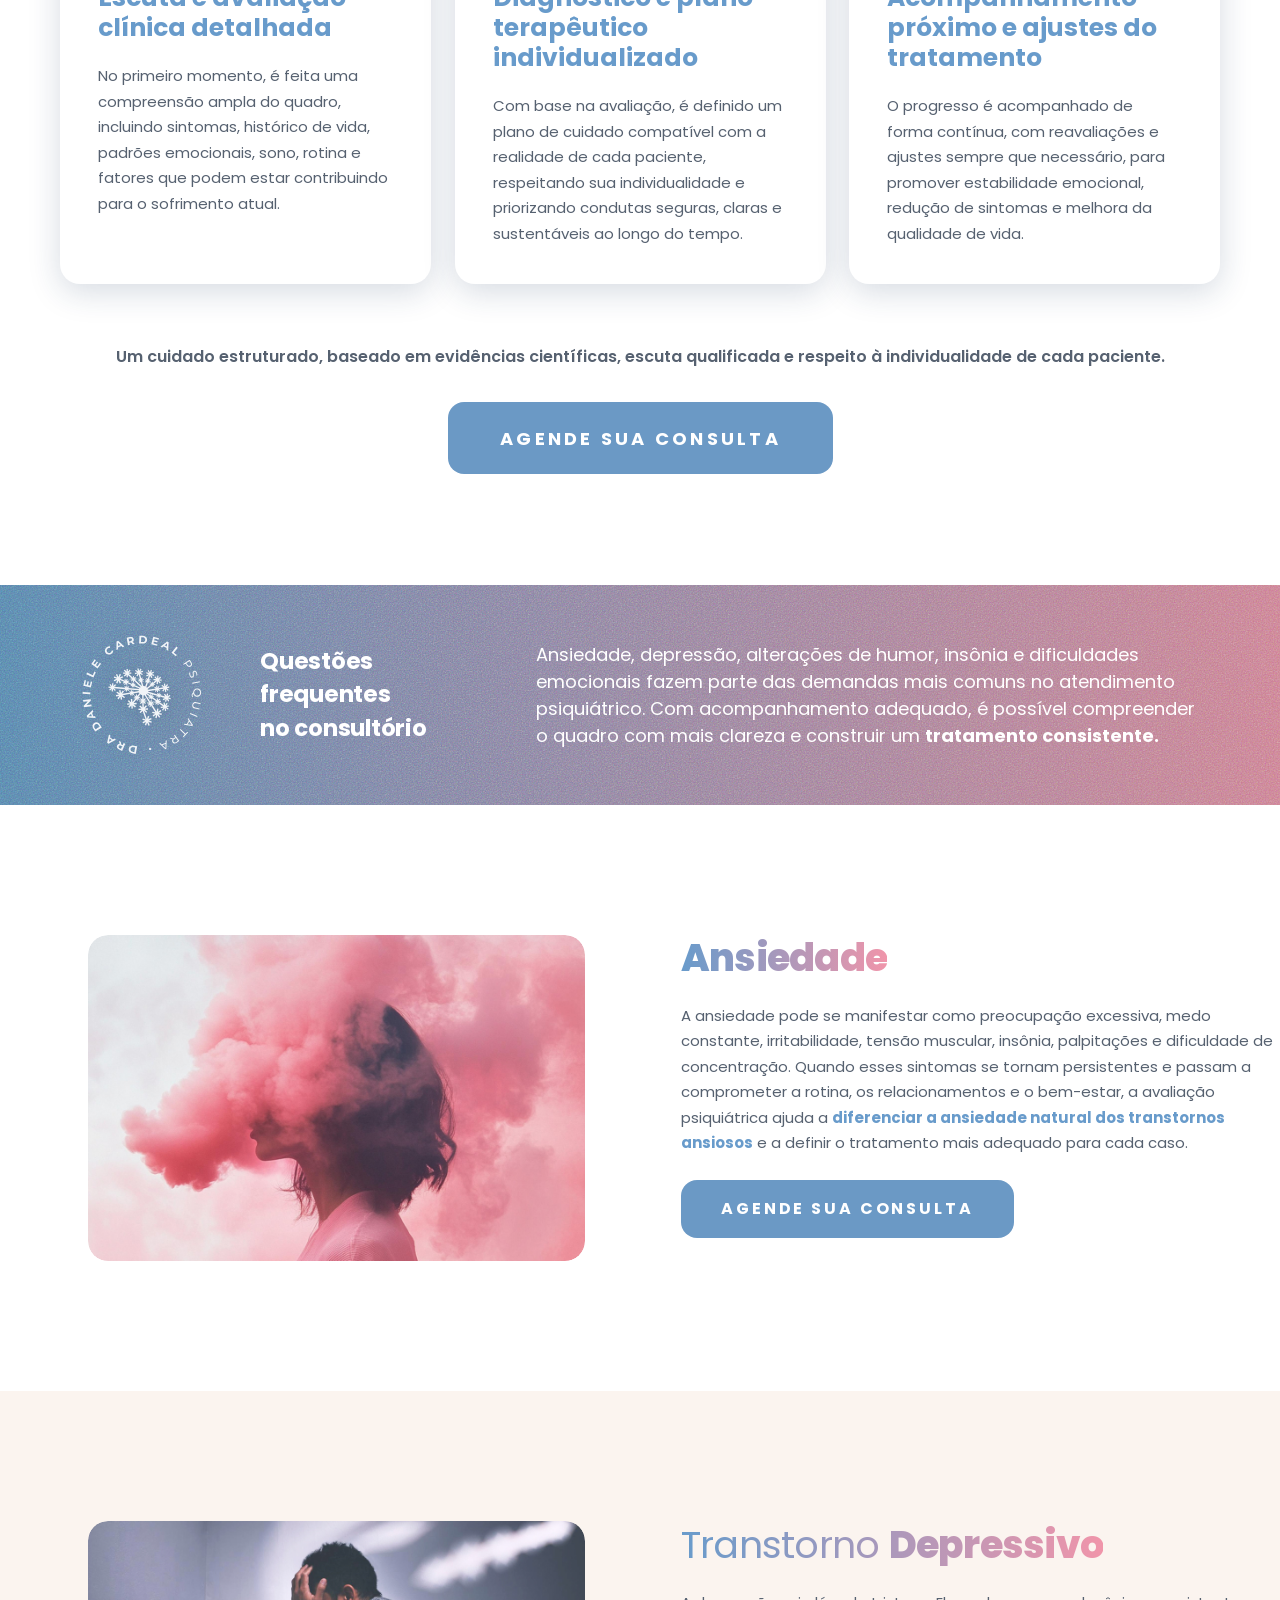
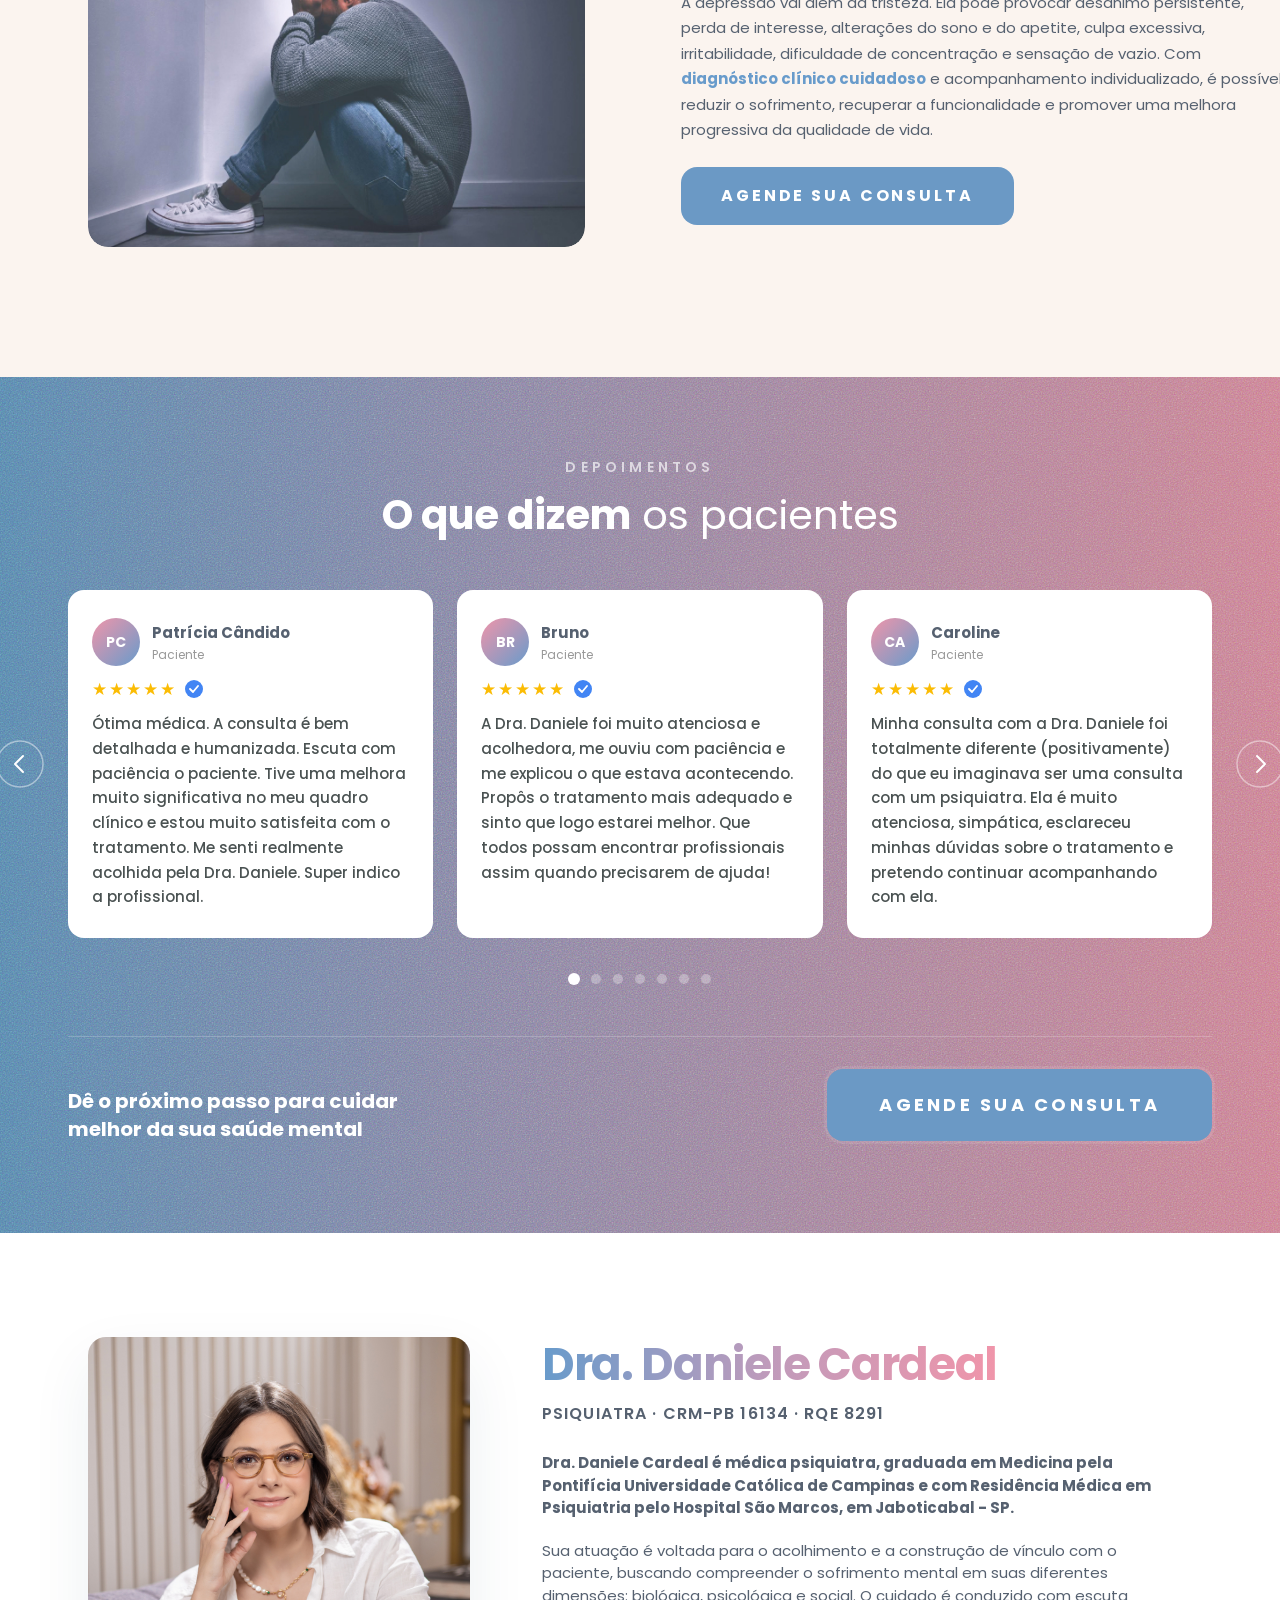
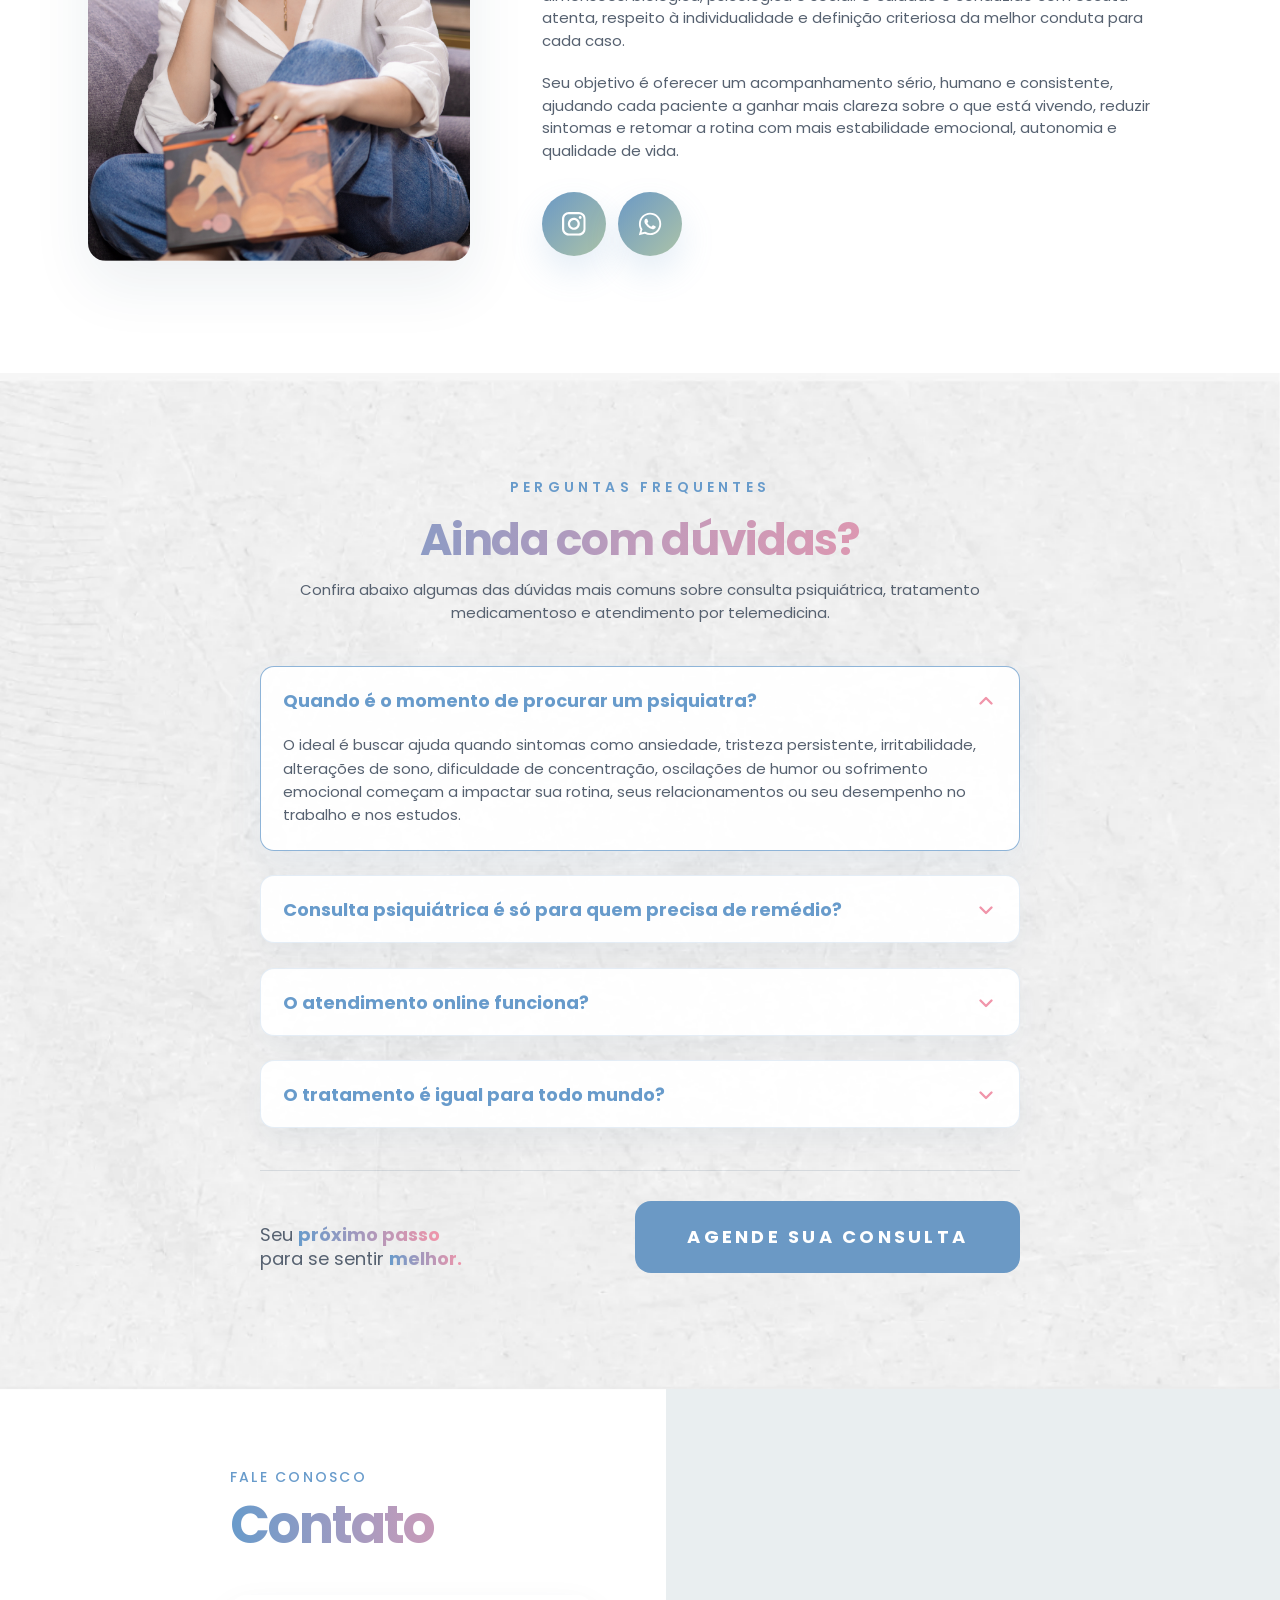
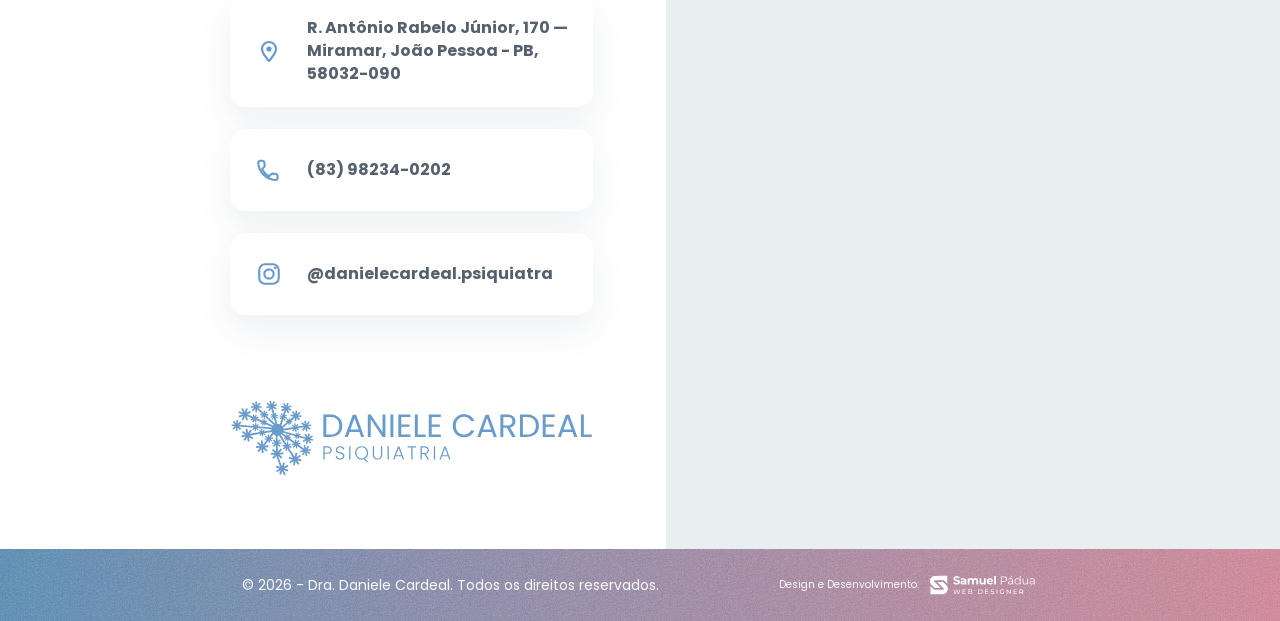
==== commit 429d005e: "feat: ajustes visuais e de conteúdo - Corrige depoimentos (duplicatas removidas, cards ausentes rein" ====
--- a/index.html
+++ b/index.html
@@ -127,7 +127,7 @@
           </h1>
 
           <p class="subtext">
-            Escuta qualificada, diagnóstico cuidadoso e tratamento individualizado para ansiedade, depressão, transtorno bipolar, TDAH, TOC e outros sofrimentos emocionais, com acolhimento, clareza e acompanhamento próximo em cada etapa.
+            Escuta qualificada, diagnóstico cuidadoso e tratamento individualizado para <strong style="font-weight:700;color:var(--primary)">ansiedade, depressão, transtorno bipolar, TDAH, TOC</strong> e outros sofrimentos emocionais, com acolhimento, clareza e acompanhamento próximo em cada etapa.
           </p>
 
           <a href="https://wa.me/5583982340202" class="btn-cta" target="_blank" rel="noopener">
@@ -177,7 +177,7 @@
 
       <div class="treatment-header">
         <span class="tagline">Atendimento</span>
-        <h2 class="treatment-title">Como funciona o acompanhamento psiquiátrico?</h2>
+        <h2 class="treatment-title">Como funciona o <strong>acompanhamento psiquiátrico?</strong></h2>
         <p class="treatment-desc">Cada consulta é um espaço de escuta atenta e investigação clínica cuidadosa. A partir da história do paciente, dos sintomas e do impacto deles na rotina, é definido um plano terapêutico individualizado, que pode incluir orientação, psicoterapia e, quando necessário, tratamento medicamentoso.</p>
       </div>
 
@@ -185,9 +185,9 @@
 
         <div class="card">
           <div class="card-icon">
-            <svg width="36" height="36" viewBox="0 0 36 36" fill="none" xmlns="http://www.w3.org/2000/svg">
-              <circle cx="18" cy="18" r="17" stroke="#689BCB" stroke-width="1.5"/>
-              <path d="M11 18l5 5 9-10" stroke="#689BCB" stroke-width="1.8" stroke-linecap="round" stroke-linejoin="round"/>
+            <svg width="28" height="28" viewBox="0 0 44 44" fill="none" xmlns="http://www.w3.org/2000/svg">
+              <circle cx="22" cy="22" r="22" fill="#F095AA"/>
+              <path d="M13 22l7 7 11-13" stroke="white" stroke-width="3.4" stroke-linecap="round" stroke-linejoin="round"/>
             </svg>
           </div>
           <h3>Escuta e avaliação clínica detalhada</h3>
@@ -196,9 +196,9 @@
 
         <div class="card">
           <div class="card-icon">
-            <svg width="36" height="36" viewBox="0 0 36 36" fill="none" xmlns="http://www.w3.org/2000/svg">
-              <circle cx="18" cy="18" r="17" stroke="#689BCB" stroke-width="1.5"/>
-              <path d="M11 18l5 5 9-10" stroke="#689BCB" stroke-width="1.8" stroke-linecap="round" stroke-linejoin="round"/>
+            <svg width="28" height="28" viewBox="0 0 44 44" fill="none" xmlns="http://www.w3.org/2000/svg">
+              <circle cx="22" cy="22" r="22" fill="#F095AA"/>
+              <path d="M13 22l7 7 11-13" stroke="white" stroke-width="3.4" stroke-linecap="round" stroke-linejoin="round"/>
             </svg>
           </div>
           <h3>Diagnóstico e plano terapêutico individualizado</h3>
@@ -207,9 +207,9 @@
 
         <div class="card">
           <div class="card-icon">
-            <svg width="36" height="36" viewBox="0 0 36 36" fill="none" xmlns="http://www.w3.org/2000/svg">
-              <circle cx="18" cy="18" r="17" stroke="#689BCB" stroke-width="1.5"/>
-              <path d="M11 18l5 5 9-10" stroke="#689BCB" stroke-width="1.8" stroke-linecap="round" stroke-linejoin="round"/>
+            <svg width="28" height="28" viewBox="0 0 44 44" fill="none" xmlns="http://www.w3.org/2000/svg">
+              <circle cx="22" cy="22" r="22" fill="#F095AA"/>
+              <path d="M13 22l7 7 11-13" stroke="white" stroke-width="3.4" stroke-linecap="round" stroke-linejoin="round"/>
             </svg>
           </div>
           <h3>Acompanhamento próximo e ajustes do tratamento</h3>
@@ -312,10 +312,280 @@
 
             <div class="review-card">
               <div class="rc-header">
+                <div class="rc-avatar">PC</div>
+                <div class="rc-info">
+                  <strong class="rc-name">Patrícia Cândido</strong>
+                  <span class="rc-count">Paciente</span>
+                </div>
+              </div>
+              <div class="rc-stars">
+                <span class="rc-stars-icons">★★★★★</span>
+                <span class="rc-badge"><svg width="10" height="8" viewBox="0 0 10 8" fill="none"><path d="M1 4l3 3 5-6" stroke="white" stroke-width="1.8" stroke-linecap="round" stroke-linejoin="round"/></svg></span>
+              </div>
+              <p class="rc-text">Ótima médica. A consulta é bem detalhada e humanizada. Escuta com paciência o paciente. Tive uma melhora muito significativa no meu quadro clínico e estou muito satisfeita com o tratamento. Me senti realmente acolhida pela Dra. Daniele. Super indico a profissional.</p>
+            </div>
+
+            <div class="review-card">
+              <div class="rc-header">
+                <div class="rc-avatar">BR</div>
+                <div class="rc-info">
+                  <strong class="rc-name">Bruno</strong>
+                  <span class="rc-count">Paciente</span>
+                </div>
+              </div>
+              <div class="rc-stars">
+                <span class="rc-stars-icons">★★★★★</span>
+                <span class="rc-badge"><svg width="10" height="8" viewBox="0 0 10 8" fill="none"><path d="M1 4l3 3 5-6" stroke="white" stroke-width="1.8" stroke-linecap="round" stroke-linejoin="round"/></svg></span>
+              </div>
+              <p class="rc-text">A Dra. Daniele foi muito atenciosa e acolhedora, me ouviu com paciência e me explicou o que estava acontecendo. Propôs o tratamento mais adequado e sinto que logo estarei melhor. Que todos possam encontrar profissionais assim quando precisarem de ajuda!</p>
+            </div>
+
+            <div class="review-card">
+              <div class="rc-header">
+                <div class="rc-avatar">CA</div>
+                <div class="rc-info">
+                  <strong class="rc-name">Caroline</strong>
+                  <span class="rc-count">Paciente</span>
+                </div>
+              </div>
+              <div class="rc-stars">
+                <span class="rc-stars-icons">★★★★★</span>
+                <span class="rc-badge"><svg width="10" height="8" viewBox="0 0 10 8" fill="none"><path d="M1 4l3 3 5-6" stroke="white" stroke-width="1.8" stroke-linecap="round" stroke-linejoin="round"/></svg></span>
+              </div>
+              <p class="rc-text">Minha consulta com a Dra. Daniele foi totalmente diferente (positivamente) do que eu imaginava ser uma consulta com um psiquiatra. Ela é muito atenciosa, simpática, esclareceu minhas dúvidas sobre o tratamento e pretendo continuar acompanhando com ela.</p>
+            </div>
+
+            <div class="review-card">
+              <div class="rc-header">
+                <div class="rc-avatar">AF</div>
+                <div class="rc-info">
+                  <strong class="rc-name">Aparecida Fátima</strong>
+                  <span class="rc-count">Paciente</span>
+                </div>
+              </div>
+              <div class="rc-stars">
+                <span class="rc-stars-icons">★★★★★</span>
+                <span class="rc-badge"><svg width="10" height="8" viewBox="0 0 10 8" fill="none"><path d="M1 4l3 3 5-6" stroke="white" stroke-width="1.8" stroke-linecap="round" stroke-linejoin="round"/></svg></span>
+              </div>
+              <p class="rc-text">Ótima profissional. Muito atenciosa durante a consulta e muito solícita no pós-consulta, dando todo suporte possível por meio do WhatsApp. Doutora sempre pronta para fazer ajustes no tratamento até que tenha o efeito desejado. Super recomendo.</p>
+            </div>
+
+            <div class="review-card">
+              <div class="rc-header">
+                <div class="rc-avatar">LM</div>
+                <div class="rc-info">
+                  <strong class="rc-name">Leandro Móz</strong>
+                  <span class="rc-count">Paciente</span>
+                </div>
+              </div>
+              <div class="rc-stars">
+                <span class="rc-stars-icons">★★★★★</span>
+                <span class="rc-badge"><svg width="10" height="8" viewBox="0 0 10 8" fill="none"><path d="M1 4l3 3 5-6" stroke="white" stroke-width="1.8" stroke-linecap="round" stroke-linejoin="round"/></svg></span>
+              </div>
+              <p class="rc-text">A Dra. Daniele sabe aliar o profissionalismo com o lado humano. Me senti muito confortável durante todo o tratamento. Soube ouvir e indicar o melhor caminho para minha cura.</p>
+            </div>
+
+            <div class="review-card">
+              <div class="rc-header">
+                <div class="rc-avatar">TC</div>
+                <div class="rc-info">
+                  <strong class="rc-name">Thalita Cintra de Pádua</strong>
+                  <span class="rc-count">Paciente</span>
+                </div>
+              </div>
+              <div class="rc-stars">
+                <span class="rc-stars-icons">★★★★★</span>
+                <span class="rc-badge"><svg width="10" height="8" viewBox="0 0 10 8" fill="none"><path d="M1 4l3 3 5-6" stroke="white" stroke-width="1.8" stroke-linecap="round" stroke-linejoin="round"/></svg></span>
+              </div>
+              <p class="rc-text">Dra. Daniele é muito atenciosa, sempre muito pontual. O consultório é muito bonito, limpo e arejado. Ela está sempre em busca de conhecimento para um melhor diagnóstico.</p>
+            </div>
+
+            <div class="review-card">
+              <div class="rc-header">
+                <div class="rc-avatar">JE</div>
+                <div class="rc-info">
+                  <strong class="rc-name">José Eduardo Soares</strong>
+                  <span class="rc-count">Paciente</span>
+                </div>
+              </div>
+              <div class="rc-stars">
+                <span class="rc-stars-icons">★★★★★</span>
+                <span class="rc-badge"><svg width="10" height="8" viewBox="0 0 10 8" fill="none"><path d="M1 4l3 3 5-6" stroke="white" stroke-width="1.8" stroke-linecap="round" stroke-linejoin="round"/></svg></span>
+              </div>
+              <p class="rc-text">Muito atenciosa, calma e gentil durante o atendimento. Recomendo ela para todos que precisarem passar por uma consulta com uma ótima profissional.</p>
+            </div>
+
+            <div class="review-card">
+              <div class="rc-header">
+                <div class="rc-avatar">FR</div>
+                <div class="rc-info">
+                  <strong class="rc-name">Frederico</strong>
+                  <span class="rc-count">Paciente</span>
+                </div>
+              </div>
+              <div class="rc-stars">
+                <span class="rc-stars-icons">★★★★★</span>
+                <span class="rc-badge"><svg width="10" height="8" viewBox="0 0 10 8" fill="none"><path d="M1 4l3 3 5-6" stroke="white" stroke-width="1.8" stroke-linecap="round" stroke-linejoin="round"/></svg></span>
+              </div>
+              <p class="rc-text">Muito boa a consulta, percebi que a doutora conhece muito e foi simpática e amistosa na consulta, esclarecendo todas as dúvidas que tive.</p>
+            </div>
+
+            <div class="review-card">
+              <div class="rc-header">
+                <div class="rc-avatar">TG</div>
+                <div class="rc-info">
+                  <strong class="rc-name">Thais dos Santos Guimarães</strong>
+                  <span class="rc-count">Paciente</span>
+                </div>
+              </div>
+              <div class="rc-stars">
+                <span class="rc-stars-icons">★★★★★</span>
+                <span class="rc-badge"><svg width="10" height="8" viewBox="0 0 10 8" fill="none"><path d="M1 4l3 3 5-6" stroke="white" stroke-width="1.8" stroke-linecap="round" stroke-linejoin="round"/></svg></span>
+              </div>
+              <p class="rc-text">Como ser humano, super querida, atenciosa, boa ouvinte e muito simpática. Como profissional, passa segurança, tranquilidade e confiança.</p>
+            </div>
+
+            <div class="review-card">
+              <div class="rc-header">
+                <div class="rc-avatar">LL</div>
+                <div class="rc-info">
+                  <strong class="rc-name">Leticia Lima</strong>
+                  <span class="rc-count">Paciente</span>
+                </div>
+              </div>
+              <div class="rc-stars">
+                <span class="rc-stars-icons">★★★★★</span>
+                <span class="rc-badge"><svg width="10" height="8" viewBox="0 0 10 8" fill="none"><path d="M1 4l3 3 5-6" stroke="white" stroke-width="1.8" stroke-linecap="round" stroke-linejoin="round"/></svg></span>
+              </div>
+              <p class="rc-text">Ótima profissional! Tratamento muito eficiente, me ajudou muito! Fui muito bem orientada sobre tudo que eu precisava. Super recomendo!</p>
+            </div>
+
+            <div class="review-card">
+              <div class="rc-header">
+                <div class="rc-avatar">GM</div>
+                <div class="rc-info">
+                  <strong class="rc-name">Gabriela Móz</strong>
+                  <span class="rc-count">Paciente</span>
+                </div>
+              </div>
+              <div class="rc-stars">
+                <span class="rc-stars-icons">★★★★★</span>
+                <span class="rc-badge"><svg width="10" height="8" viewBox="0 0 10 8" fill="none"><path d="M1 4l3 3 5-6" stroke="white" stroke-width="1.8" stroke-linecap="round" stroke-linejoin="round"/></svg></span>
+              </div>
+              <p class="rc-text">Dra. Daniele foi extremamente atenciosa, muito educada e cuidadosa. Prestou um ótimo atendimento. Uma excelente profissional.</p>
+            </div>
+
+            <div class="review-card">
+              <div class="rc-header">
+                <div class="rc-avatar">CM</div>
+                <div class="rc-info">
+                  <strong class="rc-name">Camila</strong>
+                  <span class="rc-count">Paciente</span>
+                </div>
+              </div>
+              <div class="rc-stars">
+                <span class="rc-stars-icons">★★★★★</span>
+                <span class="rc-badge"><svg width="10" height="8" viewBox="0 0 10 8" fill="none"><path d="M1 4l3 3 5-6" stroke="white" stroke-width="1.8" stroke-linecap="round" stroke-linejoin="round"/></svg></span>
+              </div>
+              <p class="rc-text">Dra. Daniele me atendeu com prontidão, paciência e carinho. Me senti acolhida o tempo todo. Recomendo!</p>
+            </div>
+
+            <div class="review-card">
+              <div class="rc-header">
+                <div class="rc-avatar">FC</div>
+                <div class="rc-info">
+                  <strong class="rc-name">Fabia Cardeal</strong>
+                  <span class="rc-count">Paciente</span>
+                </div>
+              </div>
+              <div class="rc-stars">
+                <span class="rc-stars-icons">★★★★★</span>
+                <span class="rc-badge"><svg width="10" height="8" viewBox="0 0 10 8" fill="none"><path d="M1 4l3 3 5-6" stroke="white" stroke-width="1.8" stroke-linecap="round" stroke-linejoin="round"/></svg></span>
+              </div>
+              <p class="rc-text">Ótima profissional, atenciosa e cuida bem dos pacientes, além de ter um consultório localizado em ótimo lugar.</p>
+            </div>
+
+            <div class="review-card">
+              <div class="rc-header">
+                <div class="rc-avatar">LE</div>
+                <div class="rc-info">
+                  <strong class="rc-name">Leandro</strong>
+                  <span class="rc-count">Paciente</span>
+                </div>
+              </div>
+              <div class="rc-stars">
+                <span class="rc-stars-icons">★★★★★</span>
+                <span class="rc-badge"><svg width="10" height="8" viewBox="0 0 10 8" fill="none"><path d="M1 4l3 3 5-6" stroke="white" stroke-width="1.8" stroke-linecap="round" stroke-linejoin="round"/></svg></span>
+              </div>
+              <p class="rc-text">Profissional atenciosa com as minhas necessidades, me orientou e auxiliou em minha recuperação. Recomendo.</p>
+            </div>
+
+            <div class="review-card">
+              <div class="rc-header">
+                <div class="rc-avatar">CL</div>
+                <div class="rc-info">
+                  <strong class="rc-name">Claudia</strong>
+                  <span class="rc-count">Paciente</span>
+                </div>
+              </div>
+              <div class="rc-stars">
+                <span class="rc-stars-icons">★★★★★</span>
+                <span class="rc-badge"><svg width="10" height="8" viewBox="0 0 10 8" fill="none"><path d="M1 4l3 3 5-6" stroke="white" stroke-width="1.8" stroke-linecap="round" stroke-linejoin="round"/></svg></span>
+              </div>
+              <p class="rc-text">Médica atenciosa, atendimento no horário marcado, atualizada com as medicações e sabe ouvir o paciente.</p>
+            </div>
+
+            <div class="review-card">
+              <div class="rc-header">
+                <div class="rc-avatar">SÁ</div>
+                <div class="rc-info">
+                  <strong class="rc-name">Sávio</strong>
+                  <span class="rc-count">Paciente</span>
+                </div>
+              </div>
+              <div class="rc-stars">
+                <span class="rc-stars-icons">★★★★★</span>
+                <span class="rc-badge"><svg width="10" height="8" viewBox="0 0 10 8" fill="none"><path d="M1 4l3 3 5-6" stroke="white" stroke-width="1.8" stroke-linecap="round" stroke-linejoin="round"/></svg></span>
+              </div>
+              <p class="rc-text">Dra. Daniele é uma profissional atenciosa e competente. Esclareceu todas as minhas dúvidas. Recomendo.</p>
+            </div>
+
+            <div class="review-card">
+              <div class="rc-header">
+                <div class="rc-avatar">JS</div>
+                <div class="rc-info">
+                  <strong class="rc-name">Josyane Santana</strong>
+                  <span class="rc-count">Paciente</span>
+                </div>
+              </div>
+              <div class="rc-stars">
+                <span class="rc-stars-icons">★★★★★</span>
+                <span class="rc-badge"><svg width="10" height="8" viewBox="0 0 10 8" fill="none"><path d="M1 4l3 3 5-6" stroke="white" stroke-width="1.8" stroke-linecap="round" stroke-linejoin="round"/></svg></span>
+              </div>
+              <p class="rc-text">A Dra. Daniele é uma excelente médica. Muito atenciosa, prestativa, humana e competente. Super indico!</p>
+            </div>
+
+            <div class="review-card">
+              <div class="rc-header">
+                <div class="rc-avatar">RF</div>
+                <div class="rc-info">
+                  <strong class="rc-name">Rian Fernandes</strong>
+                  <span class="rc-count">Paciente</span>
+                </div>
+              </div>
+              <div class="rc-stars">
+                <span class="rc-stars-icons">★★★★★</span>
+                <span class="rc-badge"><svg width="10" height="8" viewBox="0 0 10 8" fill="none"><path d="M1 4l3 3 5-6" stroke="white" stroke-width="1.8" stroke-linecap="round" stroke-linejoin="round"/></svg></span>
+              </div>
+              <p class="rc-text">Ótimo atendimento! Calma e gentil na consulta, explica bem as causas e soluções para o problema.</p>
+            </div>
+
+            <div class="review-card">
+              <div class="rc-header">
                 <div class="rc-avatar">JH</div>
                 <div class="rc-info">
                   <strong class="rc-name">José Humberto de Freitas</strong>
-                  <span class="rc-count">Doctoralia</span>
+                  <span class="rc-count">Paciente</span>
                 </div>
               </div>
               <div class="rc-stars">
@@ -323,276 +593,6 @@
                 <span class="rc-badge"><svg width="10" height="8" viewBox="0 0 10 8" fill="none"><path d="M1 4l3 3 5-6" stroke="white" stroke-width="1.8" stroke-linecap="round" stroke-linejoin="round"/></svg></span>
               </div>
               <p class="rc-text">Excelente profissional, muito atenciosa e o tratamento está sendo eficaz.</p>
-            </div>
-
-            <div class="review-card">
-              <div class="rc-header">
-                <div class="rc-avatar">RF</div>
-                <div class="rc-info">
-                  <strong class="rc-name">Rian Fernandes</strong>
-                  <span class="rc-count">Doctoralia</span>
-                </div>
-              </div>
-              <div class="rc-stars">
-                <span class="rc-stars-icons">★★★★★</span>
-                <span class="rc-badge"><svg width="10" height="8" viewBox="0 0 10 8" fill="none"><path d="M1 4l3 3 5-6" stroke="white" stroke-width="1.8" stroke-linecap="round" stroke-linejoin="round"/></svg></span>
-              </div>
-              <p class="rc-text">Ótimo atendimento! Calma e gentil na consulta, explica bem as causas e soluções para o problema.</p>
-            </div>
-
-            <div class="review-card">
-              <div class="rc-header">
-                <div class="rc-avatar">TG</div>
-                <div class="rc-info">
-                  <strong class="rc-name">Thais dos Santos Guimarães</strong>
-                  <span class="rc-count">Doctoralia</span>
-                </div>
-              </div>
-              <div class="rc-stars">
-                <span class="rc-stars-icons">★★★★★</span>
-                <span class="rc-badge"><svg width="10" height="8" viewBox="0 0 10 8" fill="none"><path d="M1 4l3 3 5-6" stroke="white" stroke-width="1.8" stroke-linecap="round" stroke-linejoin="round"/></svg></span>
-              </div>
-              <p class="rc-text">Como ser humano, super querida, atenciosa, boa ouvinte e muito simpática. Como profissional, passa segurança, tranquilidade e confiança.</p>
-            </div>
-
-            <div class="review-card">
-              <div class="rc-header">
-                <div class="rc-avatar">LE</div>
-                <div class="rc-info">
-                  <strong class="rc-name">Leandro</strong>
-                  <span class="rc-count">Doctoralia</span>
-                </div>
-              </div>
-              <div class="rc-stars">
-                <span class="rc-stars-icons">★★★★★</span>
-                <span class="rc-badge"><svg width="10" height="8" viewBox="0 0 10 8" fill="none"><path d="M1 4l3 3 5-6" stroke="white" stroke-width="1.8" stroke-linecap="round" stroke-linejoin="round"/></svg></span>
-              </div>
-              <p class="rc-text">Profissional atenciosa com as minhas necessidades, me orientou e auxiliou em minha recuperação. Recomendo.</p>
-            </div>
-
-            <div class="review-card">
-              <div class="rc-header">
-                <div class="rc-avatar">SÁ</div>
-                <div class="rc-info">
-                  <strong class="rc-name">Sávio</strong>
-                  <span class="rc-count">Doctoralia</span>
-                </div>
-              </div>
-              <div class="rc-stars">
-                <span class="rc-stars-icons">★★★★★</span>
-                <span class="rc-badge"><svg width="10" height="8" viewBox="0 0 10 8" fill="none"><path d="M1 4l3 3 5-6" stroke="white" stroke-width="1.8" stroke-linecap="round" stroke-linejoin="round"/></svg></span>
-              </div>
-              <p class="rc-text">Dra. Daniele é uma profissional atenciosa e competente. Esclareceu todas as minhas dúvidas. Recomendo.</p>
-            </div>
-
-            <div class="review-card">
-              <div class="rc-header">
-                <div class="rc-avatar">CL</div>
-                <div class="rc-info">
-                  <strong class="rc-name">Claudia</strong>
-                  <span class="rc-count">Doctoralia</span>
-                </div>
-              </div>
-              <div class="rc-stars">
-                <span class="rc-stars-icons">★★★★★</span>
-                <span class="rc-badge"><svg width="10" height="8" viewBox="0 0 10 8" fill="none"><path d="M1 4l3 3 5-6" stroke="white" stroke-width="1.8" stroke-linecap="round" stroke-linejoin="round"/></svg></span>
-              </div>
-              <p class="rc-text">Médica atenciosa, atendimento no horário marcado, atualizada com as medicações e sabe ouvir o paciente.</p>
-            </div>
-
-            <div class="review-card">
-              <div class="rc-header">
-                <div class="rc-avatar">AF</div>
-                <div class="rc-info">
-                  <strong class="rc-name">Aparecida Fátima</strong>
-                  <span class="rc-count">Doctoralia</span>
-                </div>
-              </div>
-              <div class="rc-stars">
-                <span class="rc-stars-icons">★★★★★</span>
-                <span class="rc-badge"><svg width="10" height="8" viewBox="0 0 10 8" fill="none"><path d="M1 4l3 3 5-6" stroke="white" stroke-width="1.8" stroke-linecap="round" stroke-linejoin="round"/></svg></span>
-              </div>
-              <p class="rc-text">Ótima profissional. Muito atenciosa durante a consulta e muito solícita no pós-consulta, dando todo suporte possível por meio do WhatsApp. Doutora sempre pronta para fazer ajustes no tratamento até que tenha o efeito desejado. Super recomendo.</p>
-            </div>
-
-            <div class="review-card">
-              <div class="rc-header">
-                <div class="rc-avatar">JE</div>
-                <div class="rc-info">
-                  <strong class="rc-name">José Eduardo Soares</strong>
-                  <span class="rc-count">Doctoralia</span>
-                </div>
-              </div>
-              <div class="rc-stars">
-                <span class="rc-stars-icons">★★★★★</span>
-                <span class="rc-badge"><svg width="10" height="8" viewBox="0 0 10 8" fill="none"><path d="M1 4l3 3 5-6" stroke="white" stroke-width="1.8" stroke-linecap="round" stroke-linejoin="round"/></svg></span>
-              </div>
-              <p class="rc-text">Muito atenciosa, calma e gentil durante o atendimento. Recomendo ela para todos que precisarem passar por uma consulta com uma ótima profissional.</p>
-            </div>
-
-            <div class="review-card">
-              <div class="rc-header">
-                <div class="rc-avatar">FC</div>
-                <div class="rc-info">
-                  <strong class="rc-name">Fabia Cardeal</strong>
-                  <span class="rc-count">Doctoralia</span>
-                </div>
-              </div>
-              <div class="rc-stars">
-                <span class="rc-stars-icons">★★★★★</span>
-                <span class="rc-badge"><svg width="10" height="8" viewBox="0 0 10 8" fill="none"><path d="M1 4l3 3 5-6" stroke="white" stroke-width="1.8" stroke-linecap="round" stroke-linejoin="round"/></svg></span>
-              </div>
-              <p class="rc-text">Ótima profissional, atenciosa e cuida bem dos pacientes, além de ter um consultório localizado em ótimo lugar.</p>
-            </div>
-
-            <div class="review-card">
-              <div class="rc-header">
-                <div class="rc-avatar">LL</div>
-                <div class="rc-info">
-                  <strong class="rc-name">Leticia Lima</strong>
-                  <span class="rc-count">Doctoralia</span>
-                </div>
-              </div>
-              <div class="rc-stars">
-                <span class="rc-stars-icons">★★★★★</span>
-                <span class="rc-badge"><svg width="10" height="8" viewBox="0 0 10 8" fill="none"><path d="M1 4l3 3 5-6" stroke="white" stroke-width="1.8" stroke-linecap="round" stroke-linejoin="round"/></svg></span>
-              </div>
-              <p class="rc-text">Ótima profissional! Tratamento muito eficiente, me ajudou muito! Fui muito bem orientada sobre tudo que eu precisava. Super recomendo!</p>
-            </div>
-
-            <div class="review-card">
-              <div class="rc-header">
-                <div class="rc-avatar">FR</div>
-                <div class="rc-info">
-                  <strong class="rc-name">Frederico</strong>
-                  <span class="rc-count">Doctoralia</span>
-                </div>
-              </div>
-              <div class="rc-stars">
-                <span class="rc-stars-icons">★★★★★</span>
-                <span class="rc-badge"><svg width="10" height="8" viewBox="0 0 10 8" fill="none"><path d="M1 4l3 3 5-6" stroke="white" stroke-width="1.8" stroke-linecap="round" stroke-linejoin="round"/></svg></span>
-              </div>
-              <p class="rc-text">Muito boa a consulta, percebi que a doutora conhece muito e foi simpática e amistosa na consulta, esclarecendo todas as dúvidas que tive.</p>
-            </div>
-
-            <div class="review-card">
-              <div class="rc-header">
-                <div class="rc-avatar">BR</div>
-                <div class="rc-info">
-                  <strong class="rc-name">Bruno</strong>
-                  <span class="rc-count">Doctoralia</span>
-                </div>
-              </div>
-              <div class="rc-stars">
-                <span class="rc-stars-icons">★★★★★</span>
-                <span class="rc-badge"><svg width="10" height="8" viewBox="0 0 10 8" fill="none"><path d="M1 4l3 3 5-6" stroke="white" stroke-width="1.8" stroke-linecap="round" stroke-linejoin="round"/></svg></span>
-              </div>
-              <p class="rc-text">A Dra. Daniele foi muito atenciosa e acolhedora, me ouviu com paciência e me explicou o que estava acontecendo. Propôs o tratamento mais adequado e sinto que logo estarei melhor. Que todos possam encontrar profissionais assim quando precisarem de ajuda!</p>
-            </div>
-
-            <div class="review-card">
-              <div class="rc-header">
-                <div class="rc-avatar">CA</div>
-                <div class="rc-info">
-                  <strong class="rc-name">Caroline</strong>
-                  <span class="rc-count">Doctoralia</span>
-                </div>
-              </div>
-              <div class="rc-stars">
-                <span class="rc-stars-icons">★★★★★</span>
-                <span class="rc-badge"><svg width="10" height="8" viewBox="0 0 10 8" fill="none"><path d="M1 4l3 3 5-6" stroke="white" stroke-width="1.8" stroke-linecap="round" stroke-linejoin="round"/></svg></span>
-              </div>
-              <p class="rc-text">Minha consulta com a Dra. Daniele foi totalmente diferente (positivamente) do que eu imaginava ser uma consulta com um psiquiatra. Ela é muito atenciosa, simpática, esclareceu minhas dúvidas sobre o tratamento e pretendo continuar acompanhando com ela.</p>
-            </div>
-
-            <div class="review-card">
-              <div class="rc-header">
-                <div class="rc-avatar">LM</div>
-                <div class="rc-info">
-                  <strong class="rc-name">Leandro Móz</strong>
-                  <span class="rc-count">Doctoralia</span>
-                </div>
-              </div>
-              <div class="rc-stars">
-                <span class="rc-stars-icons">★★★★★</span>
-                <span class="rc-badge"><svg width="10" height="8" viewBox="0 0 10 8" fill="none"><path d="M1 4l3 3 5-6" stroke="white" stroke-width="1.8" stroke-linecap="round" stroke-linejoin="round"/></svg></span>
-              </div>
-              <p class="rc-text">A Dra. Daniele sabe aliar o profissionalismo com o lado humano. Me senti muito confortável durante todo o tratamento. Soube ouvir e indicar o melhor caminho para minha cura.</p>
-            </div>
-
-            <div class="review-card">
-              <div class="rc-header">
-                <div class="rc-avatar">GM</div>
-                <div class="rc-info">
-                  <strong class="rc-name">Gabriela Móz</strong>
-                  <span class="rc-count">Doctoralia</span>
-                </div>
-              </div>
-              <div class="rc-stars">
-                <span class="rc-stars-icons">★★★★★</span>
-                <span class="rc-badge"><svg width="10" height="8" viewBox="0 0 10 8" fill="none"><path d="M1 4l3 3 5-6" stroke="white" stroke-width="1.8" stroke-linecap="round" stroke-linejoin="round"/></svg></span>
-              </div>
-              <p class="rc-text">Dra. Daniele foi extremamente atenciosa, muito educada e cuidadosa. Prestou um ótimo atendimento. Uma excelente profissional.</p>
-            </div>
-
-            <div class="review-card">
-              <div class="rc-header">
-                <div class="rc-avatar">CM</div>
-                <div class="rc-info">
-                  <strong class="rc-name">Camila</strong>
-                  <span class="rc-count">Doctoralia</span>
-                </div>
-              </div>
-              <div class="rc-stars">
-                <span class="rc-stars-icons">★★★★★</span>
-                <span class="rc-badge"><svg width="10" height="8" viewBox="0 0 10 8" fill="none"><path d="M1 4l3 3 5-6" stroke="white" stroke-width="1.8" stroke-linecap="round" stroke-linejoin="round"/></svg></span>
-              </div>
-              <p class="rc-text">Dra. Daniele me atendeu com prontidão, paciência e carinho. Me senti acolhida o tempo todo. Recomendo!</p>
-            </div>
-
-            <div class="review-card">
-              <div class="rc-header">
-                <div class="rc-avatar">TC</div>
-                <div class="rc-info">
-                  <strong class="rc-name">Thalita Cintra de Pádua</strong>
-                  <span class="rc-count">Doctoralia</span>
-                </div>
-              </div>
-              <div class="rc-stars">
-                <span class="rc-stars-icons">★★★★★</span>
-                <span class="rc-badge"><svg width="10" height="8" viewBox="0 0 10 8" fill="none"><path d="M1 4l3 3 5-6" stroke="white" stroke-width="1.8" stroke-linecap="round" stroke-linejoin="round"/></svg></span>
-              </div>
-              <p class="rc-text">Dra. Daniele é muito atenciosa, sempre muito pontual. O consultório é muito bonito, limpo e arejado. Ela está sempre em busca de conhecimento para um melhor diagnóstico.</p>
-            </div>
-
-            <div class="review-card">
-              <div class="rc-header">
-                <div class="rc-avatar">PC</div>
-                <div class="rc-info">
-                  <strong class="rc-name">Patrícia Cândido</strong>
-                  <span class="rc-count">Doctoralia</span>
-                </div>
-              </div>
-              <div class="rc-stars">
-                <span class="rc-stars-icons">★★★★★</span>
-                <span class="rc-badge"><svg width="10" height="8" viewBox="0 0 10 8" fill="none"><path d="M1 4l3 3 5-6" stroke="white" stroke-width="1.8" stroke-linecap="round" stroke-linejoin="round"/></svg></span>
-              </div>
-              <p class="rc-text">Ótima médica. A consulta é bem detalhada e humanizada. Escuta com paciência o paciente. Tive uma melhora muito significativa no meu quadro clínico e estou muito satisfeita com o tratamento. Me senti realmente acolhida pela Dra. Daniele. Super indico a profissional.</p>
-            </div>
-
-            <div class="review-card">
-              <div class="rc-header">
-                <div class="rc-avatar">JS</div>
-                <div class="rc-info">
-                  <strong class="rc-name">Josyane Santana</strong>
-                  <span class="rc-count">Doctoralia</span>
-                </div>
-              </div>
-              <div class="rc-stars">
-                <span class="rc-stars-icons">★★★★★</span>
-                <span class="rc-badge"><svg width="10" height="8" viewBox="0 0 10 8" fill="none"><path d="M1 4l3 3 5-6" stroke="white" stroke-width="1.8" stroke-linecap="round" stroke-linejoin="round"/></svg></span>
-              </div>
-              <p class="rc-text">A Dra. Daniele é uma excelente médica. Muito atenciosa, prestativa, humana e competente. Super indico!</p>
             </div>
 
           </div>
--- a/style.css
+++ b/style.css
@@ -2,7 +2,7 @@
 *, *::before, *::after { box-sizing: border-box; margin: 0; padding: 0; }
 
 :root {
-  --dark:       #848484;
+  --dark:       #566170;
   --primary:    #689BCB;
   --teal:       #F095AA;
   --white:      #FFFFFF;
@@ -310,7 +310,7 @@
   inset: 0;
   width: 162px;
   height: 162px;
-  animation: spin-stamp 18s linear infinite;
+  animation: spin-stamp 36s linear infinite;
   transform-origin: center center;
   opacity: 0.6;
 }
@@ -481,7 +481,7 @@
 
 .treatment-title {
   font-size: 44px;
-  font-weight: 700;
+  font-weight: 500;
   line-height: 1.1;
   letter-spacing: -0.02em;
   background: var(--gradient);
@@ -491,11 +491,15 @@
   margin-bottom: 20px;
 }
 
+.treatment-title strong {
+  font-weight: 700;
+}
+
 .treatment-desc {
   font-size: 16px;
   font-weight: 500;
   line-height: 1.7;
-  color: var(--primary);
+  color: #566170;
 }
 
 /* Cards grid */
@@ -717,6 +721,7 @@
   .hero {
     height: auto;
     min-height: 100svh;
+    overflow: visible;
   }
 
   .hero-inner { padding: 0 32px; }
@@ -775,7 +780,7 @@
     margin: 0 auto;
   }
 
-  .stamp-wrapper { top: 220px; right: 16px; width: 110px; height: 110px; }
+  .stamp-wrapper { top: auto; bottom: 16px; right: 16px; width: 110px; height: 110px; z-index: 10; }
   .stamp-txt    { width: 110px; height: 110px; }
   .stamp-iso    { width: 62px; height: 62px; }
 }
@@ -828,7 +833,7 @@
     max-width: 300px;
   }
 
-  .stamp-wrapper { width: 86px; height: 86px; top: 30px; bottom: auto; right: 12px; }
+  .stamp-wrapper { width: 86px; height: 86px; top: auto; bottom: 12px; right: 12px; z-index: 10; }
   .stamp-txt    { width: 86px; height: 86px; }
   .stamp-iso    { width: 48px; height: 48px; }
 
@@ -886,7 +891,7 @@
   transform: translateY(-50%) translateX(10px) scale(0.92);
   white-space: nowrap;
   background: #ffffff;
-  color: #848484;
+  color: #566170;
   font-family: 'Poppins', sans-serif;
   font-size: 13px;
   font-weight: 700;
@@ -1192,7 +1197,7 @@
 /* ===== CONDITION BLOCK (HÉRNIA, etc.) ===== */
 .condition-block {
   background: var(--white);
-  padding: 96px 0;
+  padding: 130px 0;
 }
 
 .condition-inner {
@@ -1201,7 +1206,7 @@
   padding: 0 48px;
   display: grid;
   grid-template-columns: 45% 55%;
-  gap: 72px;
+  gap: 96px;
   align-items: center;
 }
 
@@ -1361,7 +1366,7 @@
   font-weight: 600;
   line-height: 1.35;
   letter-spacing: 0.07em;
-  color: #848484;
+  color: #566170;
   margin-bottom: 28px;
 }
 
@@ -1376,12 +1381,12 @@
   font-size: 15px;
   font-weight: 400;
   line-height: 1.5;
-  color: #4A6E8A;
+  color: #566170;
 }
 
 .profile-body strong {
   font-weight: 700;
-  color: #848484;
+  color: #566170;
 }
 
 .profile-socials {
@@ -1416,7 +1421,7 @@
   gap: 8px;
   font-size: 16px;
   font-weight: 700;
-  color: #848484;
+  color: #566170;
   white-space: nowrap;
   letter-spacing: 0.01em;
   background: transparent;
@@ -1560,7 +1565,7 @@
   font-size: 15px;
   font-weight: 400;
   line-height: 1.55;
-  color: #848484;
+  color: #566170;
 }
 
 .faq-list {
@@ -1600,7 +1605,7 @@
   font-size: 18px;
   font-weight: 700;
   line-height: 1.35;
-  color: #848484;
+  color: var(--primary);
 }
 
 .faq-icon {
@@ -1636,7 +1641,7 @@
   font-size: 15px;
   font-weight: 400;
   line-height: 1.55;
-  color: #848484;
+  color: #566170;
 }
 
 .faq-footer {
@@ -1663,7 +1668,7 @@
   font-size: 18px;
   font-weight: 400;
   line-height: 1.35;
-  color: #848484;
+  color: #566170;
   max-width: 360px;
   flex: 0 1 360px;
 }
@@ -1674,7 +1679,10 @@
 
 .faq-cta-text strong {
   font-weight: 700;
-  color: #848484;
+  background: var(--gradient);
+  -webkit-background-clip: text;
+  -webkit-text-fill-color: transparent;
+  background-clip: text;
 }
 
 .faq-footer .btn-cta {
@@ -1834,7 +1842,7 @@
   gap: 18px;
   min-height: 78px;
   text-decoration: none;
-  color: #848484;
+  color: #566170;
   box-shadow: 0 16px 36px rgba(27, 58, 92, 0.08);
   transition: transform 0.22s ease, box-shadow 0.22s ease, border-color 0.22s ease;
   border: 1.5px solid transparent;
@@ -1869,7 +1877,7 @@
   font-size: 16px;
   font-weight: 700;
   line-height: 1.45;
-  color: #848484;
+  color: #566170;
   max-width: 420px;
 }
 
